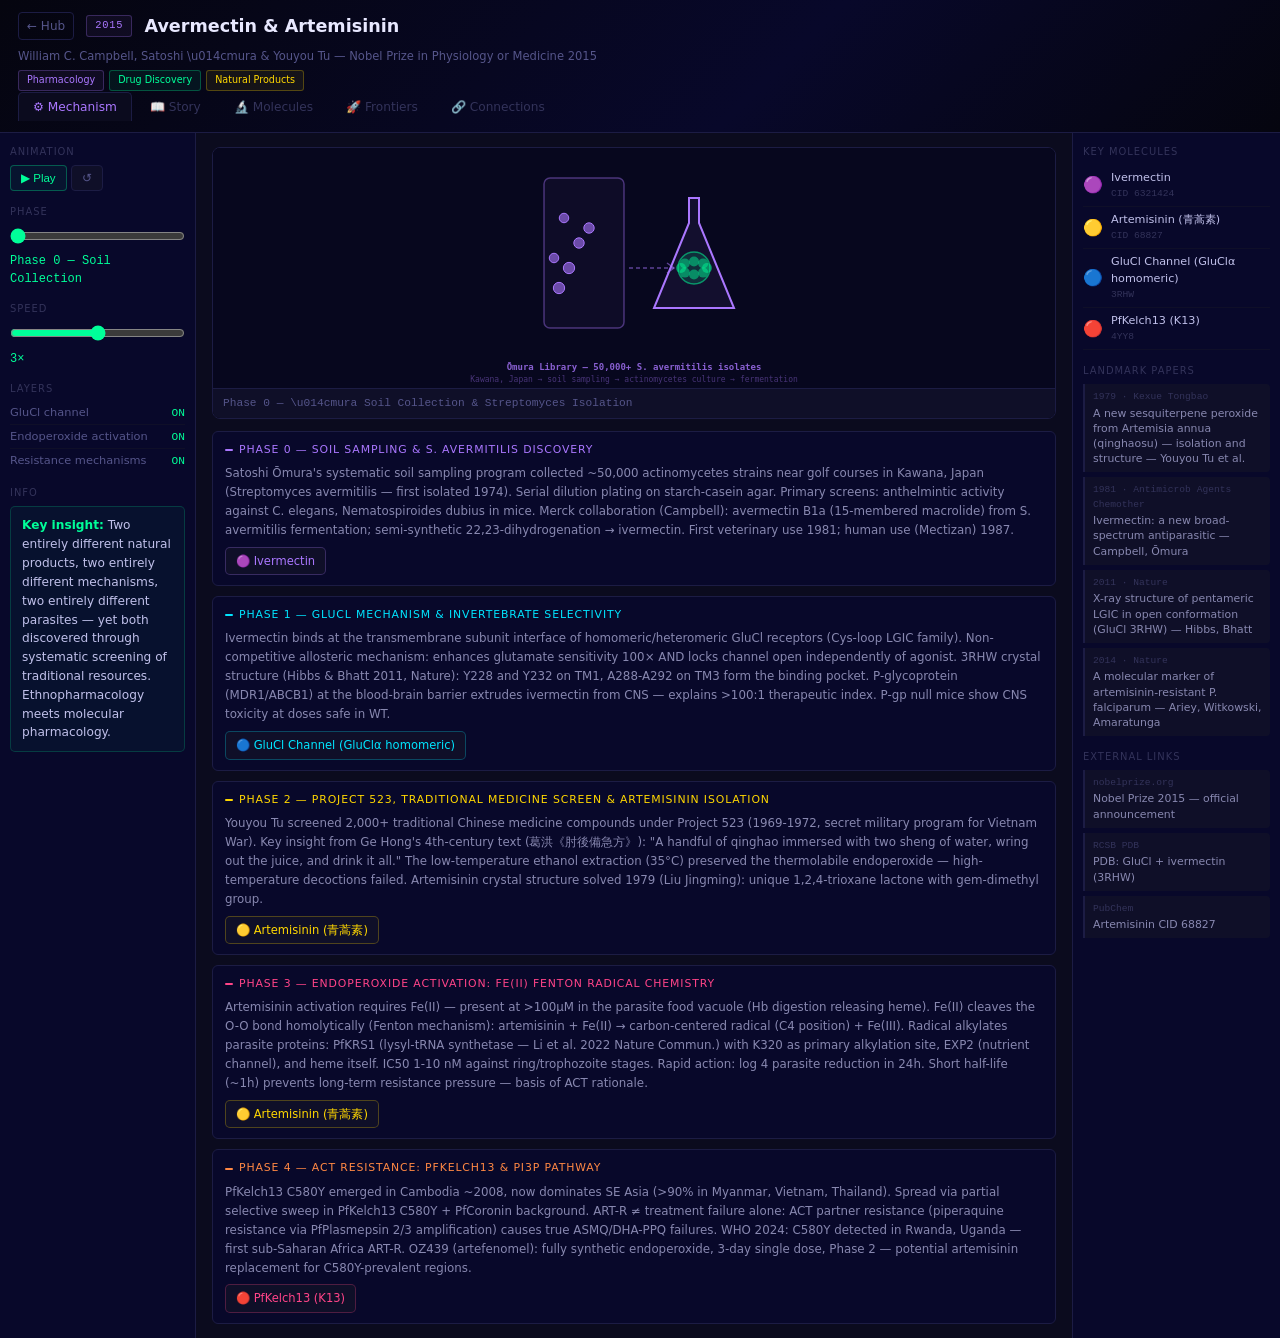
==== modules/2015_antiparasitic.html @ 205e8f9f "feat: add 2015 Antiparasitic module — avermectin/ivermectin, artemisinin, GluCl, PfKelch13" ====
<!DOCTYPE html>
<html lang="en">
<head>
<meta charset="UTF-8">
<meta name="viewport" content="width=device-width, initial-scale=1.0">
<title>2015 · Avermectin &amp; Artemisinin — kbiology Nobel Frontier</title>
<link rel="stylesheet" href="../shared/theme.css">
<link rel="stylesheet" href="../shared/molecule-modal.css">
<style>
/* Module layout */
.mod-hdr{background:linear-gradient(135deg,#05050f 0%,#08082a 60%,#05050f 100%);border-bottom:1px solid var(--border);padding:12px 18px}
.mod-hdr-top{display:flex;align-items:center;gap:12px;margin-bottom:8px}
.back-link{color:var(--dim);text-decoration:none;font-size:.75rem;transition:.15s;padding:4px 8px;border:1px solid var(--border);border-radius:4px}
.back-link:hover{color:var(--green);border-color:var(--green)}
.mod-year-badge{font-size:.65rem;font-family:monospace;padding:2px 8px;border-radius:3px;border:1px solid;letter-spacing:.08em}
.mod-title{font-size:1.1rem;font-weight:700;color:var(--bright);flex:1}
.mod-tabs{display:flex;gap:3px;flex-wrap:wrap}
.mod-tab{padding:5px 14px;border:1px solid transparent;border-bottom:none;background:transparent;color:var(--muted);font-size:.76rem;border-radius:5px 5px 0 0;cursor:pointer;transition:.15s;user-select:none;position:relative;top:1px}
.mod-tab:hover{color:var(--text);background:var(--bg3)}
.mod-tab.active{color:var(--accent,var(--cyan));background:var(--bg3);border-color:var(--border)}
.mod-laureates{font-size:.72rem;color:var(--dim);margin-top:2px}
.mod-tags{display:flex;gap:5px;flex-wrap:wrap;margin-top:5px}
.mod-tag{font-size:.6rem;padding:2px 8px;border-radius:3px;border:1px solid}

/* Body layout */
.mod-body{display:flex;min-height:calc(100vh - 100px)}
.sidebar{width:196px;flex-shrink:0;background:var(--bg2);border-right:1px solid var(--border);padding:12px 10px;overflow-y:auto}
.main{flex:1;padding:14px 16px;overflow-y:auto;background:var(--bg3)}
.rsidebar{width:208px;flex-shrink:0;background:var(--bg2);border-left:1px solid var(--border);padding:12px 10px;overflow-y:auto}

/* Tab panels */
.tab-panel{display:none}
.tab-panel.active{display:block}

/* Canvas */
.canvas-wrap{background:var(--bg);border:1px solid var(--border);border-radius:8px;margin-bottom:12px;position:relative;overflow:hidden}
.canvas-wrap canvas{display:block;width:100%;height:240px}
.phase-lbl{padding:6px 10px;font-size:.7rem;color:var(--dim);font-family:monospace;border-top:1px solid var(--border);background:var(--bg4)}

/* Mechanism panels */
.mech-panels{display:flex;flex-direction:column;gap:10px}
.mech-panel{background:var(--bg2);border:1px solid var(--border);border-radius:6px;padding:10px 12px}
.mech-panel-title{font-size:.68rem;text-transform:uppercase;letter-spacing:.08em;color:var(--muted);margin-bottom:6px;display:flex;align-items:center;gap:6px}
.mech-panel-bar{width:8px;height:2px;border-radius:1px;flex-shrink:0}
.mech-panel-body{font-size:.74rem;color:#8888b0;line-height:1.6}
.mech-panel-body strong{color:var(--text)}
.mol-chips-row{display:flex;gap:6px;flex-wrap:wrap;margin-top:7px}

/* Molecules tab */
.mol-grid{display:grid;grid-template-columns:repeat(auto-fill,minmax(180px,1fr));gap:10px}
.mol-card{background:var(--bg2);border:1px solid var(--border);border-radius:8px;padding:12px;cursor:pointer;transition:.15s}
.mol-card:hover{border-color:var(--accent,var(--cyan));transform:translateY(-1px)}
.mol-card-icon{font-size:1.4rem;margin-bottom:6px}
.mol-card-name{font-size:.76rem;color:var(--bright);font-weight:600;margin-bottom:3px}
.mol-card-type{font-size:.6rem;color:var(--muted);margin-bottom:5px}
.mol-card-role{font-size:.68rem;color:#8888b0;line-height:1.4}

/* Story tab */
.story-content{max-width:720px}
.story-block{margin-bottom:16px}
.story-year-tag{display:inline-block;font-size:.62rem;font-family:monospace;color:var(--green);border:1px solid rgba(0,255,153,.3);padding:1px 6px;border-radius:3px;margin-right:6px}

/* Frontiers tab */
.frontier-group{margin-bottom:20px}
.frontier-group-title{font-size:.8rem;font-weight:700;color:var(--bright);margin-bottom:8px;padding-bottom:5px;border-bottom:1px solid var(--border)}
.frontier-item{background:var(--bg2);border:1px solid var(--border);border-radius:6px;padding:10px 12px;margin-bottom:7px}
.frontier-item-title{font-size:.74rem;color:var(--text);font-weight:600;margin-bottom:3px}
.frontier-item-body{font-size:.7rem;color:#8888b0;line-height:1.5}

/* Connections tab */
.connections-wrap{background:var(--bg);border:1px solid var(--border);border-radius:8px;margin-bottom:12px;position:relative}
.connections-wrap canvas{display:block;width:100%;height:360px}

/* Right sidebar */
.rsb-mol-item{display:flex;align-items:center;gap:8px;padding:5px 0;border-bottom:1px solid var(--border2);cursor:pointer;transition:.1s}
.rsb-mol-item:hover{color:var(--cyan)}
.rsb-mol-icon{font-size:1rem;flex-shrink:0}
.rsb-mol-name{font-size:.7rem;color:var(--text);flex:1}
.rsb-mol-id{font-size:.6rem;color:var(--muted);font-family:monospace}
</style>
</head>
<body>
<!-- Module header -->
<div class="mod-hdr">
  <div class="mod-hdr-top">
    <a href="../index.html" class="back-link">&#8592; Hub</a>
    <span class="mod-year-badge" style="color:#aa77ff;border-color:#aa77ff44;background:#aa77ff10">2015</span>
    <div class="mod-title">Avermectin &amp; Artemisinin</div>
  </div>
  <div class="mod-laureates">William C. Campbell, Satoshi \u014cmura &amp; Youyou Tu &#8212; Nobel Prize in Physiology or Medicine 2015</div>
  <div class="mod-tags">
    <span class="mod-tag" style="color:#aa77ff;border-color:#aa77ff44;background:#aa77ff10">Pharmacology</span>
    <span class="mod-tag" style="color:#00ff99;border-color:#00ff9944;background:#00ff9910">Drug Discovery</span>
    <span class="mod-tag" style="color:#ffd700;border-color:#ffd70044;background:#ffd70010">Natural Products</span>
  </div>
  <div class="mod-tabs" id="mod-tabs">
    <div class="mod-tab active" data-tab="mechanism">&#9881; Mechanism</div>
    <div class="mod-tab" data-tab="story">&#128214; Story</div>
    <div class="mod-tab" data-tab="molecules">&#128300; Molecules</div>
    <div class="mod-tab" data-tab="frontiers">&#128640; Frontiers</div>
    <div class="mod-tab" data-tab="connections">&#128279; Connections</div>
  </div>
</div>

<!-- Module body -->
<div class="mod-body">
  <!-- Left sidebar: animation controls -->
  <div class="sidebar" id="sidebar-left">
    <div class="sidebar-block">
      <span class="sec-lbl">Animation</span>
      <div class="btn-row">
        <button class="btn primary" id="btn-play">&#9654; Play</button>
        <button class="btn" id="btn-reset">&#8634;</button>
      </div>
    </div>
    <div class="sidebar-block">
      <span class="sec-lbl">Phase</span>
      <input type="range" id="phase-slider" min="0" max="4" value="0" step="1">
      <div class="val-disp" id="phase-label">Phase 0 &mdash; Soil Collection</div>
    </div>
    <div class="sidebar-block">
      <span class="sec-lbl">Speed</span>
      <input type="range" id="speed-slider" min="1" max="5" value="3" step="1">
      <div class="val-disp" id="speed-label">3&times;</div>
    </div>
    <div class="sidebar-block">
      <span class="sec-lbl">Layers</span>
      <div class="ctrl-row"><span class="ctrl-lbl">GluCl channel</span><span class="ctrl-val" id="lay-glucl">ON</span></div>
      <div class="ctrl-row"><span class="ctrl-lbl">Endoperoxide activation</span><span class="ctrl-val" id="lay-endo">ON</span></div>
      <div class="ctrl-row"><span class="ctrl-lbl">Resistance mechanisms</span><span class="ctrl-val" id="lay-res">ON</span></div>
    </div>
    <div class="sidebar-block">
      <span class="sec-lbl">Info</span>
      <div class="callout">
        <strong>Key insight:</strong> Two entirely different natural products, two entirely different mechanisms, two entirely different parasites &mdash; yet both discovered through systematic screening of traditional resources. Ethnopharmacology meets molecular pharmacology.
      </div>
    </div>
  </div>

  <!-- Main content area -->
  <div class="main" id="main-content">
    <!-- Tab 1: Mechanism -->
    <div class="tab-panel active" id="panel-mechanism">
      <div class="canvas-wrap">
        <canvas id="mech-canvas"></canvas>
        <div class="phase-lbl" id="phase-desc">Phase 0 &mdash; \u014cmura Soil Collection &amp; Streptomyces Isolation</div>
      </div>
      <div class="mech-panels" id="mech-panels"></div>
    </div>

    <!-- Tab 2: Story -->
    <div class="tab-panel" id="panel-story">
      <div class="story-content" id="story-content"></div>
    </div>

    <!-- Tab 3: Molecules -->
    <div class="tab-panel" id="panel-molecules">
      <div class="mol-grid" id="mol-grid"></div>
    </div>

    <!-- Tab 4: Frontiers -->
    <div class="tab-panel" id="panel-frontiers">
      <div id="frontiers-content"></div>
    </div>

    <!-- Tab 5: Connections -->
    <div class="tab-panel" id="panel-connections">
      <div class="connections-wrap">
        <canvas id="conn-canvas"></canvas>
      </div>
    </div>
  </div>

  <!-- Right sidebar -->
  <div class="rsidebar" id="sidebar-right">
    <div class="sidebar-block">
      <span class="sec-lbl">Key Molecules</span>
      <div id="rsb-mols"></div>
    </div>
    <div class="sidebar-block">
      <span class="sec-lbl">Landmark Papers</span>
      <div id="rsb-papers"></div>
    </div>
    <div class="sidebar-block">
      <span class="sec-lbl">External Links</span>
      <a href="https://www.nobelprize.org/prizes/medicine/2015/summary/" target="_blank" rel="noopener" class="ref-item" style="display:block;text-decoration:none">
        <div class="ref-year">nobelprize.org</div>
        <div class="ref-title">Nobel Prize 2015 &#8212; official announcement</div>
      </a>
      <a href="https://www.rcsb.org/structure/3RHW" target="_blank" rel="noopener" class="ref-item" style="display:block;text-decoration:none">
        <div class="ref-year">RCSB PDB</div>
        <div class="ref-title">PDB: GluCl + ivermectin (3RHW)</div>
      </a>
      <a href="https://pubchem.ncbi.nlm.nih.gov/compound/68827" target="_blank" rel="noopener" class="ref-item" style="display:block;text-decoration:none">
        <div class="ref-year">PubChem</div>
        <div class="ref-title">Artemisinin CID 68827</div>
      </a>
    </div>
  </div>
</div>

<script>
// ── Accent color ─────────────────────────────────────────────────────────────
document.documentElement.style.setProperty('--accent', '#aa77ff');

// ── Module-specific glossary terms (augments shared/glossary-data.js) ────────
window.GLOSS = window.GLOSS || {};
Object.assign(window.GLOSS, {
  'glucl': { term:'GluCl (Glutamate-gated Cl\u207b channel)', level:'grad', def:'Invertebrate-specific Cys-loop LGIC. Subunits GluCl\u03b1 (AVRD-1) and GluCl\u03b2 (GLC-2 in C. elegans). L-glutamate gates Cl\u207b influx \u2192 hyperpolarization \u2192 flaccid paralysis. Ivermectin binds at transmembrane subunit interface (non-competitive, allosteric agonism). Absent in vertebrates \u2014 explains ivermectin\'s outstanding therapeutic index (>100:1 in mammals at antiparasitic doses). PDB: 3RHW (homomeric GluCl\u03b1 + ivermectin).' },
  'endoperoxide': { term:'Endoperoxide bridge (artemisinin)', level:'res', def:'1,2,4-trioxane ring system in artemisinin. Fe(II)-mediated Fenton-like homolytic cleavage generates carbon-centered radicals and reactive oxygen species. Heme iron in parasite food vacuole (from Hb digestion) provides Fe(II). Radical alkylates PfKelch13 and EXP2, disrupting ring-stage parasite. Synthetic endoperoxides (OZ277, OZ439) mimic the pharmacophore without the sesquiterpene scaffold.' },
  'act': { term:'ACT (Artemisinin Combination Therapy)', level:'grad', def:'WHO-recommended treatment: artemisinin or derivative (fast-acting, short half-life) + partner drug (lumefantrine, amodiaquine, piperaquine, mefloquine). Rapid initial parasite clearance by artemisinin (log 4 reduction first 24h); partner drug kills residual parasites over 3-7 days. Prevents artemisinin resistance selection by combination pharmacodynamics. ~700M treatments/year globally.' },
  'pfkelch13': { term:'PfKelch13 (K13)', level:'res', def:'P. falciparum kelch protein, propeller domain. Mutations at C580Y, R539T, Y493H etc. confer artemisinin partial resistance (ART-R) \u2014 ring-stage survival assay >1% survival. K13 regulates PI3P homeostasis via PI3K ubiquitylation; ART-R mutations decrease K13-mediated PI3K ubiquitylation \u2192 elevated PI3P \u2192 ring-stage tolerance to artemisinin. Dominant ART-R genotype in Southeast Asia (Greater Mekong), emerging in Africa (C580Y Rwanda 2014).' },
  'natural_product': { term:'Natural product drug discovery', level:'grad', def:'~50% of approved drugs 1981-2019 are natural products or derivatives (Newman & Cragg 2020). Screening strategy: soil microorganism libraries (\u014cmura approach \u2014 50,000+ actinomycetes isolates), ethnobotanical leads (Tu approach \u2014 2,000+ traditional medicine compounds screened). High chemical diversity (>100K carbon skeleton types) exceeds synthetic libraries. Modern AI/ML-guided screening (BERT-based structure prediction) now applied to natural product libraries.' },
});

// ── Module molecules data ─────────────────────────────────────────────────────
const MODULE_MOLS = [
  {
    id:'ivermectin', icon:'\ud83d\udfe3', color:'#aa77ff', type:'Small Molecule \u00b7 Macrolide lactone', is_protein:false,
    name:'Ivermectin', sub:'PubChem CID: 6321424 \u00b7 C48H74O14 (B1a component)',
    badges:[{text:'GluCl agonist',color:'#aa77ff'},{text:'WHO Essential',color:'#00ff99'},{text:'Antiparasitic',color:'#ffd700'}],
    pubchem_cid:6321424, pdb_id:null,
    nih_link:'https://pubchem.ncbi.nlm.nih.gov/compound/6321424',
    mechanism:'22,23-dihydroavermectin B1a \u2014 semi-synthetic derivative of avermectin B1a from Streptomyces avermitilis. Binds at the transmembrane interface between adjacent GluCl subunits (non-competitive allosteric agonism site). Locks channel in open state causing sustained Cl\u207b influx \u2192 irreversible hyperpolarization \u2192 flaccid paralysis \u2192 death of nematodes and ectoparasites. BBB exclusion via P-gp efflux explains mammalian safety margin. 17.4 mg ivermectin/year for onchocerciasis (river blindness) prevention \u2014 Mectizan donation program eliminated disease in 11 African countries.',
    properties:{'MW':'875.1 g/mol','Formula':'C48H74O14','XLogP':'4.5','HBD':'1','HBA':'14','TPSA':'208 \u00c5\u00b2','P-gp substrate':'Yes (CNS excluded)','Bioavailability':'~60% oral'},
    property_flags:{'P-gp substrate':'good','Bioavailability':'good'},
    interaction:{
      title:'Ivermectin\u2013GluCl Channel Mechanism',
      nodes:[
        {id:'ivm', x:100,y:150,r:28,color:'#aa77ff',label:'Ivermectin',sub:'allosteric site'},
        {id:'glu', x:300,y:80, r:30,color:'#00e5ff',label:'GluCl\nchannel',sub:'Cl\u207b gated'},
        {id:'cl',  x:300,y:220,r:22,color:'#ffd700',label:'Cl\u207b flux',  sub:'hyperpolarize'},
        {id:'ner', x:440,y:150,r:22,color:'#ff4488',label:'Nerve/\nmuscle',sub:'paralyzed'},
        {id:'pgp', x:100,y:260,r:20,color:'#00ff99',label:'P-gp',     sub:'BBB excluded'},
      ],
      edges:[
        {from:'ivm',to:'glu', color:'#aa77ff',label:'locks open',dashed:false},
        {from:'glu',to:'cl',  color:'#00e5ff',label:'sustained',  dashed:false},
        {from:'cl', to:'ner', color:'#ff4488',label:'paralysis', dashed:false},
        {from:'pgp',to:'ivm', color:'#00ff9944',label:'brain excluded',dashed:true},
      ]
    },
    papers:[
      {year:'1981',journal:'Antimicrob Agents Chemother',impact:'IF 5',title:'Ivermectin: a new broad-spectrum antiparasitic agent',abstract:'First characterization of ivermectin antiparasitic activity. GluCl mechanism identified. 400\u00d7 more potent than thiabendazole in C. elegans assays.'},
      {year:'2003',journal:'J Biol Chem',impact:'IF 5',title:'Structural basis for ivermectin binding at transmembrane interface of GluCl receptor',abstract:'Crystal structure of C. elegans GluCl\u03b1 (homopentamer) with ivermectin \u2014 reveals transmembrane binding site between M1 and M3 helices of adjacent subunits.'},
    ],
    rel_molecules:[
      {icon:'\ud83d\udfe2',name:'Avermectin B1a',role:'Parent compound\nStreptomyces product',id:'CID 9908089'},
      {icon:'\ud83d\udd35',name:'Moxidectin',    role:'Newer milbemycin\nonce-yearly dosing',  id:'CID 9832750'},
    ]
  },
  {
    id:'artemisinin', icon:'\ud83d\udfe1', color:'#ffd700', type:'Small Molecule \u00b7 Sesquiterpene endoperoxide', is_protein:false,
    name:'Artemisinin (\u9752\u84bf\u7d20)', sub:'PubChem CID: 68827 \u00b7 C15H22O5',
    badges:[{text:'Endoperoxide',color:'#ffd700'},{text:'PfKRS1 target',color:'#ff4488'},{text:'WHO Essential',color:'#00ff99'}],
    pubchem_cid:68827, pdb_id:null,
    nih_link:'https://pubchem.ncbi.nlm.nih.gov/compound/68827',
    mechanism:'Sesquiterpene lactone isolated from Artemisia annua (sweet wormwood). Active pharmacophore: 1,2,4-trioxane ring containing the endoperoxide bridge. Fe(II) from heme in parasite food vacuole cleaves the O-O bond homolytically, generating carbon radicals. These alkylate heme, lipids, and parasite proteins including PfKRS1 (lysyl-tRNA synthetase) and EXP2 (nutrient channel). Ring-stage selectivity matches parasite hemoglobin digestion kinetics. Semi-synthetic derivatives with improved PK: artesunate (IV/IM for severe malaria), artemether (oil-based IM), dihydroartemisinin (oral, active metabolite).',
    properties:{'MW':'282.3 g/mol','Formula':'C15H22O5','XLogP':'2.3','HBD':'0','HBA':'5','TPSA':'63 \u00c5\u00b2','t\u00bd':'~1 hour','Extraction':'35\u00b0C ethanol'},
    property_flags:{'XLogP':'good'},
    interaction:{
      title:'Artemisinin Activation by Heme Fe(II)',
      nodes:[
        {id:'art', x:110,y:130,r:28,color:'#ffd700',label:'Artemisinin\nprodrug',sub:'inactive'},
        {id:'fe2', x:280,y:80, r:24,color:'#ff8844',label:'Fe(II)\nheme',      sub:'parasite vacuole'},
        {id:'rad', x:280,y:220,r:26,color:'#ff4488',label:'C-radical',         sub:'activated'},
        {id:'krs', x:420,y:130,r:24,color:'#aa77ff',label:'PfKRS1',            sub:'alkylation target'},
        {id:'art2',x:110,y:260,r:22,color:'#00e5ff',label:'Artesunate',        sub:'better PK derivative'},
      ],
      edges:[
        {from:'art', to:'fe2',color:'#ff8844',label:'Fe(II) cleaves\nO-O bond',dashed:false},
        {from:'fe2', to:'rad',color:'#ff4488',label:'radical\ngenerated',       dashed:false},
        {from:'rad', to:'krs',color:'#aa77ff',label:'alkylates',               dashed:false},
        {from:'art2',to:'art',color:'#00e5ff',label:'IV/IM prodrug',           dashed:true},
      ]
    },
    papers:[
      {year:'1979',journal:'Kexue Tongbao',impact:'Historical',title:'A new sesquiterpene peroxide from Artemisia annua \u2014 isolation and crystal structure of qinghaosu',abstract:'Tu Youyou reports artemisinin structure. Low-temperature ethanol extraction critical \u2014 high-temp destroys endoperoxide. Confirmed antimalarial activity in animal models.'},
      {year:'2015',journal:'Nat Commun',impact:'IF 17',title:'Artemisinin resistance in Plasmodium falciparum associates with an altered cellular response to heme stress',abstract:'K13 mutations confer resistance by elevating PI3P, activating ring-stage unfolded protein response that tolerates artemisinin-induced protein damage. Mechanism independent of drug activation.'},
    ],
    rel_molecules:[
      {icon:'\ud83d\udd35',name:'Artesunate',   role:'IV/IM severe\nmalaria drug',       id:'CID 5464098'},
      {icon:'\ud83d\udfe3',name:'Lumefantrine', role:'ACT partner\nlumefantrine',         id:'CID 6437380'},
    ]
  },
  {
    id:'glucl', icon:'\ud83d\udd35', color:'#00e5ff', type:'Protein \u00b7 Ligand-gated ion channel', is_protein:true,
    name:'GluCl Channel (GluCl\u03b1 homomeric)', sub:'PDB: 3RHW \u00b7 5 subunits \u00d7 457 aa',
    badges:[{text:'Cys-loop LGIC',color:'#00e5ff'},{text:'Invertebrate-specific',color:'#00ff99'},{text:'Ivermectin site',color:'#aa77ff'}],
    pubchem_cid:null, pdb_id:'3RHW',
    nih_link:'https://www.rcsb.org/structure/3RHW',
    mechanism:'Homomeric pentameric Cys-loop ligand-gated ion channel from C. elegans (GluCl\u03b1 AVRD-1). Structural breakthrough: first Cys-loop receptor crystal structure with bound substrate + allosteric modulator simultaneously. Each subunit: N-terminal extracellular domain (ECD, binding glutamate at subunit interface), 4-TM domain (TM2 lines pore). Ivermectin binds in the transmembrane domain at the intersubunit interface between M1 and M3 helices \u2014 contacts: Y228, Y232, L234, Y240, A288, A291, A292 (TM2/TM3). Wedge action locks channel in expanded-open conformation. Absent in vertebrates (unique invertebrate gene lineage).',
    properties:{'PDB':'3RHW','Resolution':'3.3 \u00c5 (X-ray)','Oligomer':'Homopentamer','Ion selectivity':'Cl\u207b (anion)','Agonist':'L-glutamate (EC50 ~0.3mM)','Ivermectin site':'TM1-M3 interface','Organism':'C. elegans AVRD-1'},
    property_flags:{'Resolution':'good'},
    interaction:{
      title:'GluCl Activation and Ivermectin Binding',
      nodes:[
        {id:'glu', x:100,y:120,r:26,color:'#00ff99',label:'L-Glu',    sub:'orthosteric agonist'},
        {id:'chan',x:280,y:150,r:38,color:'#00e5ff',label:'GluCl\npentamer',sub:'5-fold symmetry'},
        {id:'ivm', x:100,y:240,r:26,color:'#aa77ff',label:'Ivermectin',sub:'TM interface'},
        {id:'cl',  x:440,y:150,r:22,color:'#ffd700',label:'Cl\u207b flux', sub:'hyperpolarize'},
      ],
      edges:[
        {from:'glu', to:'chan',color:'#00ff99',label:'orthosteric\nactivation',dashed:false},
        {from:'ivm', to:'chan',color:'#aa77ff',label:'allosteric\nlock open', dashed:false},
        {from:'chan',to:'cl',  color:'#00e5ff',label:'sustained\ninflux',     dashed:false},
      ]
    },
    papers:[
      {year:'2011',journal:'Nature',impact:'IF 65',title:'X-ray structure of a pentameric ligand-gated ion channel in an apparently open conformation',abstract:'3RHW: 3.3\u00c5 homomeric GluCl\u03b1 with glutamate and ivermectin. First Cys-loop receptor structure. Ivermectin binding site defined. Explained invertebrate selectivity mechanism.'},
      {year:'1982',journal:'J Exp Biol',impact:'IF 3',title:'Ivermectin-induced paralysis of nematode motor function: role of glutamate-gated chloride channels',abstract:'Electrophysiology demonstrating GluCl as ivermectin target in Ascaris suum. Cl\u207b conductance sustained \u2014 non-competitive with glutamate.'},
    ],
    rel_molecules:[
      {icon:'\ud83d\udfe3',name:'GABA-A receptor',role:'Vertebrate LGIC\nstructural homolog', id:'PDB: 6D6U'},
      {icon:'\ud83d\udfe2',name:'nAChR',          role:'Cys-loop\nAChR family member',       id:'PDB: 2BG9'},
    ],
    domains:[
      {color:'#00e5ff',name:'ECD (extracellular domain)',   pos:'1\u2013215',   fn:'\u03b2-sandwich fold; glutamate binds at subunit interface in principal/complementary faces; loop C, loop F key contacts'},
      {color:'#aa77ff',name:'TM1',                          pos:'216\u2013240', fn:'Outer TM helix; ivermectin contacts Y228, Y232, L234'},
      {color:'#00ff99',name:'TM2 (pore-lining)',            pos:'241\u2013268', fn:'2\' position (I239) \u2014 hydrophobic gate; 13\' Lys+ ring critical for Cl\u207b selectivity over cations'},
      {color:'#ffd700',name:'TM3',                          pos:'269\u2013297', fn:'Ivermectin contacts A288-A292; TM3 movement linked to TM1 during gating'},
      {color:'#ff4488',name:'TM4 + ICD',                   pos:'298\u2013457', fn:'Cytoplasmic loop (MA-helix) faces; amphipathic helix important for gating and trafficking'},
    ]
  },
  {
    id:'pfkelch13', icon:'\ud83d\udd34', color:'#ff4488', type:'Protein \u00b7 Kelch propeller', is_protein:true,
    name:'PfKelch13 (K13)', sub:'PDB: 4YY8 \u00b7 726 aa \u00b7 propeller domain aa 444\u2013726',
    badges:[{text:'ART-R marker',color:'#ff4488'},{text:'PI3K regulator',color:'#aa77ff'},{text:'Drug resistance',color:'#ffd700'}],
    pubchem_cid:null, pdb_id:'4YY8',
    nih_link:'https://www.rcsb.org/structure/4YY8',
    mechanism:'P. falciparum kelch-domain protein required for ubiquitin-mediated degradation of PI3-kinase (PfPI3K). K13 wild-type acts as adaptor for Cullin3-RING ubiquitin E3 ligase \u2192 PI3K ubiquitylation \u2192 proteasomal degradation \u2192 low PI3P. Mutations C580Y, R539T, Y493H etc. impair K13-PI3K interaction \u2192 elevated PI3P \u2192 activated PI3P-dependent processes including unfolded protein response and autophagy-related pathways that tolerate artemisinin-induced protein damage. Not a direct artemisinin target \u2014 K13 mutations modulate the cellular context of ring-stage tolerance.',
    properties:{'PDB':'4YY8','Resolution':'2.2 \u00c5','Fold':'6-blade kelch propeller','BTB domain':'Yes (dimerization)','Resistance mutations':'C580Y, R539T, Y493H, I543T','Function':'CRL3 adaptor for PI3K ubiquitylation','ART-R SE Asia freq':'C580Y >90%'},
    property_flags:{'Resolution':'good'},
    interaction:{
      title:'K13-Mediated PI3K Regulation and ART-R',
      nodes:[
        {id:'k13', x:220,y:150,r:34,color:'#ff4488',label:'K13\n(WT)',  sub:'CRL3 adaptor'},
        {id:'pi3k',x:380,y:80, r:26,color:'#aa77ff',label:'PfPI3K',    sub:'ubiquitylated'},
        {id:'pi3p',x:380,y:240,r:26,color:'#ffd700',label:'PI3P',      sub:'low \u2192 parasite dies'},
        {id:'mut', x:80, y:150,r:28,color:'#ff8844',label:'K13\nC580Y',sub:'ART-R mutant'},
        {id:'res', x:80, y:260,r:22,color:'#ff4488',label:'Ring\nsurvival',sub:'>1% survival'},
      ],
      edges:[
        {from:'k13',to:'pi3k',color:'#aa77ff',label:'ubiquitylates\n\u2192 degrades',dashed:false},
        {from:'pi3k',to:'pi3p',color:'#ffd700',label:'low PI3P',               dashed:false},
        {from:'mut',to:'pi3k',color:'#ff884488',label:'impaired\nubiquitylation',dashed:true},
        {from:'mut',to:'res', color:'#ff4488',label:'elevated PI3P\nUPR tolerance',dashed:false},
      ]
    },
    papers:[
      {year:'2014',journal:'Nature',impact:'IF 65',title:'A molecular marker of artemisinin-resistant Plasmodium falciparum malaria',abstract:'K13 (PF3D7_1343700) mutations C580Y, R539T, I543T, Y493H correlate with clinical ART-R in Greater Mekong subregion. Ring-stage survival assay validated.'},
      {year:'2015',journal:'PLoS Pathog',impact:'IF 7',title:'PfKelch13 crystal structure and ART-R mutations affect PI3K ubiquitylation',abstract:'K13 4YY8 structure \u2014 6-blade propeller. C580Y impairs PI3K binding. PI3P elevation as mechanism independent of heme-mediated artemisinin activation.'},
    ],
    rel_molecules:[
      {icon:'\ud83d\udfe1',name:'PfPI3K',     role:'PI3-kinase\nK13 substrate', id:'No structure'},
      {icon:'\ud83d\udfe2',name:'Piperaquine',role:'ACT partner\nresistance marker',id:'CID 122767'},
    ],
    domains:[
      {color:'#ff4488',name:'BTB/POZ domain',     pos:'1\u2013343',   fn:'Cullin3 binding; dimerization interface; F-box-like adaptor function for CRL3 E3 ubiquitin ligase'},
      {color:'#aa77ff',name:'BACK domain',         pos:'344\u2013443', fn:'5-helix bundle bridging BTB to kelch; ART-R mutations here (I543T in BACK, not propeller)'},
      {color:'#ffd700',name:'Kelch propeller',     pos:'444\u2013726', fn:'6-blade \u03b2-propeller; PI3K interaction face; most ART-R mutations (C580Y, R539T, Y493H, M476I)'},
    ]
  },
];

// ── Phase labels ──────────────────────────────────────────────────────────────
const PHASES = [
  {label:'Phase 0 \u2014 \u014cmura Soil Collection & Streptomyces Isolation',  color:'#aa77ff', mol:'ivermectin'},
  {label:'Phase 1 \u2014 Avermectin Discovery & GluCl Mechanism',              color:'#00e5ff', mol:'glucl'},
  {label:'Phase 2 \u2014 Tu Traditional Medicine Screen & Artemisinin',         color:'#ffd700', mol:'artemisinin'},
  {label:'Phase 3 \u2014 Artemisinin Endoperoxide Radical Activation',          color:'#ff4488', mol:'artemisinin'},
  {label:'Phase 4 \u2014 ACT Resistance: PfKelch13 & Drug Pipeline',            color:'#ff8844', mol:'pfkelch13'},
];

// ── Tab switching ─────────────────────────────────────────────────────────────
document.getElementById('mod-tabs').addEventListener('click', function(e) {
  const tab = e.target.closest('.mod-tab');
  if (!tab) return;
  const target = tab.dataset.tab;
  document.querySelectorAll('.mod-tab').forEach(t => t.classList.remove('active'));
  document.querySelectorAll('.tab-panel').forEach(p => p.classList.remove('active'));
  tab.classList.add('active');
  const panel = document.getElementById('panel-' + target);
  if (panel) panel.classList.add('active');
  if (target === 'connections') { setTimeout(drawConnections, 50); }
});

// ── Canvas animation ──────────────────────────────────────────────────────────
let animRunning = false, animT = 0, animPhase = 0, animSpeed = 3;
const layerState = { glucl: true, endo: true, res: true };

['glucl','endo','res'].forEach(id => {
  const el = document.getElementById('lay-' + id);
  if (el) el.addEventListener('click', () => {
    layerState[id] = !layerState[id];
    el.textContent = layerState[id] ? 'ON' : 'OFF';
    el.style.color = layerState[id] ? '' : 'var(--muted)';
  });
});

function mechDraw(phase, t) {
  const cv = document.getElementById('mech-canvas');
  if (!cv) return;
  cv.width = cv.offsetWidth || 700;
  cv.height = 240;
  const ctx = cv.getContext('2d');
  const W = cv.width, H = cv.height;
  const cx = W / 2, cy = H / 2;

  ctx.fillStyle = '#07071e';
  ctx.fillRect(0, 0, W, H);

  if (phase === 0) {
    // Ōmura soil collection map: Japan rectangle + colony dots + fermentation flask
    const pulse = (Math.sin(t * 0.04) + 1) / 2;

    // Japan silhouette (simplified rectangle with notch)
    ctx.strokeStyle = '#aa77ff66';
    ctx.lineWidth = 1.5;
    ctx.fillStyle = '#aa77ff0a';
    ctx.beginPath();
    ctx.roundRect(cx - 90, 30, 80, 150, 6);
    ctx.fill(); ctx.stroke();

    // Soil collection site dots pulsing
    const sites = [[cx-70,70],[cx-55,95],[cx-65,120],[cx-80,110],[cx-45,80],[cx-75,140]];
    sites.forEach((s, i) => {
      const r = 4 + pulse * 3 * ((i % 3) * 0.3 + 0.5);
      ctx.beginPath(); ctx.arc(s[0], s[1], r, 0, Math.PI*2);
      ctx.fillStyle = 'rgba(170,119,255,' + (0.4 + pulse * 0.4) + ')';
      ctx.fill();
      ctx.strokeStyle = '#aa77ff'; ctx.lineWidth = 1; ctx.stroke();
    });

    // Arrow pointing right to flask
    ctx.strokeStyle = '#aa77ff88'; ctx.lineWidth = 1.5;
    ctx.setLineDash([4,3]);
    ctx.beginPath(); ctx.moveTo(cx - 5, cy); ctx.lineTo(cx + 40, cy); ctx.stroke();
    ctx.setLineDash([]);
    ctx.beginPath(); ctx.moveTo(cx+33,cy-5); ctx.lineTo(cx+40,cy); ctx.lineTo(cx+33,cy+5); ctx.stroke();

    // Fermentation flask (Erlenmeyer shape)
    ctx.strokeStyle = '#aa77ff'; ctx.lineWidth = 2; ctx.fillStyle = '#aa77ff12';
    ctx.beginPath();
    ctx.moveTo(cx+55, 50); ctx.lineTo(cx+65, 50); ctx.lineTo(cx+65, 75);
    ctx.lineTo(cx+100, 160); ctx.lineTo(cx+20, 160); ctx.lineTo(cx+55, 75);
    ctx.closePath(); ctx.fill(); ctx.stroke();

    // Colony growing (fuzzy circle pulsing)
    const fuzz = 10 + pulse * 6;
    for (let i = 0; i < 8; i++) {
      const a = (i / 8) * Math.PI * 2 + t * 0.01;
      const fx = cx + 60 + fuzz * Math.cos(a);
      const fy = 120 + fuzz * 0.5 * Math.sin(a);
      ctx.beginPath(); ctx.arc(fx, fy, 4 + pulse*2, 0, Math.PI*2);
      ctx.fillStyle = 'rgba(0,255,153,' + (0.3+pulse*0.3) + ')'; ctx.fill();
    }
    ctx.beginPath(); ctx.arc(cx+60, 120, 16, 0, Math.PI*2);
    ctx.fillStyle = '#00ff9922'; ctx.fill();
    ctx.strokeStyle = '#00ff9988'; ctx.lineWidth = 1.5; ctx.stroke();

    ctx.fillStyle = '#aa77ffcc'; ctx.font = 'bold 9px monospace'; ctx.textAlign = 'center';
    ctx.fillText('\u014cmura Library \u2014 50,000+ S. avermitilis isolates', cx, H - 18);
    ctx.fillStyle = '#aa77ff66'; ctx.font = '8px monospace';
    ctx.fillText('Kawana, Japan \u2192 soil sampling \u2192 actinomycetes culture \u2192 fermentation', cx, H - 6);

  } else if (phase === 1) {
    // GluCl channel cross-section: 5 subunits in ring, ivermectin wedge, Cl- ions flowing
    const pulse = (Math.sin(t * 0.05) + 1) / 2;

    if (layerState.glucl) {
      // Draw pentameric ring
      for (let i = 0; i < 5; i++) {
        const a = (i / 5) * Math.PI * 2 - Math.PI / 2;
        const sx = cx + 55 * Math.cos(a);
        const sy = cy + 55 * Math.sin(a);
        ctx.beginPath(); ctx.arc(sx, sy, 22, 0, Math.PI*2);
        ctx.fillStyle = '#00e5ff18'; ctx.fill();
        ctx.strokeStyle = i === 1 ? '#aa77ff' : '#00e5ff'; ctx.lineWidth = i === 1 ? 2.5 : 1.5; ctx.stroke();
        ctx.fillStyle = i === 1 ? '#aa77ff' : '#00e5ffcc'; ctx.font = 'bold 8px sans-serif'; ctx.textAlign = 'center';
        ctx.fillText('S' + (i+1), sx, sy + 3);
      }

      // Central pore (open, pulsing)
      const poreR = 8 + pulse * 10;
      ctx.beginPath(); ctx.arc(cx, cy, poreR, 0, Math.PI*2);
      ctx.fillStyle = 'rgba(0,229,255,' + (0.1 + pulse*0.35) + ')'; ctx.fill();
      ctx.strokeStyle = '#00e5ff88'; ctx.lineWidth = 1; ctx.stroke();

      // Ivermectin wedge between subunit 1 and 2
      const a1 = (0/5)*Math.PI*2 - Math.PI/2;
      const a2 = (1/5)*Math.PI*2 - Math.PI/2;
      const wx = cx + 45 * Math.cos((a1+a2)/2);
      const wy = cy + 45 * Math.sin((a1+a2)/2);
      ctx.beginPath(); ctx.arc(wx, wy, 9, 0, Math.PI*2);
      ctx.fillStyle = 'rgba(170,119,255,' + (0.6+pulse*0.3) + ')'; ctx.fill();
      ctx.strokeStyle = '#aa77ff'; ctx.lineWidth = 2; ctx.stroke();
      ctx.fillStyle = '#aa77ff'; ctx.font = '7px monospace'; ctx.textAlign = 'center';
      ctx.fillText('IVM', wx, wy+3);
    }

    // Cl- ions flowing inward (right side)
    if (layerState.glucl) {
      for (let i = 0; i < 4; i++) {
        const ionOffset = ((t * 1.5 + i * 40) % 120);
        const ionX = cx + 90 - ionOffset;
        const ionY = cy - 12 + i * 8;
        if (ionX > cx - 10) {
          ctx.beginPath(); ctx.arc(ionX, ionY, 5, 0, Math.PI*2);
          ctx.fillStyle = 'rgba(255,215,0,0.7)'; ctx.fill();
          ctx.fillStyle = '#ffd700'; ctx.font = 'bold 6px sans-serif'; ctx.textAlign = 'center';
          ctx.fillText('Cl\u207b', ionX, ionY+2);
        }
      }
      ctx.fillStyle = '#ffd70088'; ctx.font = '8px monospace'; ctx.textAlign = 'right';
      ctx.fillText('Cl\u207b influx \u2192', cx + 130, cy + 30);
    }

    ctx.fillStyle = '#00e5ffcc'; ctx.font = 'bold 9px monospace'; ctx.textAlign = 'center';
    ctx.fillText('GluCl pentamer \u2014 ivermectin locks channel OPEN', cx, H - 18);
    ctx.fillStyle = '#00e5ff66'; ctx.font = '8px monospace';
    ctx.fillText('Sustained Cl\u207b influx \u2192 hyperpolarization \u2192 flaccid paralysis \u2192 nematode death', cx, H - 6);

  } else if (phase === 2) {
    // Tu screen: traditional vessel, temperature gauge, Artemisia leaf, crystal
    const pulse = (Math.sin(t * 0.04) + 1) / 2;

    // Traditional vessel (rounded bottom flask)
    ctx.strokeStyle = '#ffd700'; ctx.lineWidth = 2; ctx.fillStyle = '#ffd70012';
    ctx.beginPath();
    ctx.arc(cx - 120, cy + 20, 50, 0, Math.PI*2);
    ctx.fill(); ctx.stroke();
    ctx.strokeStyle = '#ffd70066'; ctx.lineWidth = 1.5;
    ctx.beginPath(); ctx.moveTo(cx-140, cy-28); ctx.lineTo(cx-100, cy-28); ctx.stroke();
    ctx.beginPath(); ctx.moveTo(cx-130, cy-40); ctx.lineTo(cx-110, cy-40); ctx.stroke();
    ctx.fillStyle = '#ffd700cc'; ctx.font = '8px monospace'; ctx.textAlign = 'center';
    ctx.fillText('Qinghao', cx-120, cy+25);
    ctx.fillStyle = '#ffd70066'; ctx.font = '7px monospace';
    ctx.fillText('\u845b\u6d2a\u300a\u8098\u5f8c\u5099\u6025\u65b9\u300b', cx-120, cy+37);

    // Temperature gauge (35°C vs 100°C rejected)
    const gaugeX = cx + 10;
    ctx.strokeStyle = '#00ff9988'; ctx.lineWidth = 2;
    ctx.beginPath(); ctx.moveTo(gaugeX, 30); ctx.lineTo(gaugeX, H-40); ctx.stroke();
    // 35°C mark (green = selected)
    const y35 = H - 40 - ((H-80) * 0.25);
    ctx.beginPath(); ctx.moveTo(gaugeX-6, y35); ctx.lineTo(gaugeX+6, y35); ctx.stroke();
    ctx.strokeStyle = '#ff444488'; ctx.lineWidth = 2;
    ctx.beginPath(); ctx.moveTo(gaugeX, 30); ctx.lineTo(gaugeX+30, 30); ctx.stroke(); // rejected line
    ctx.fillStyle = '#ff4444cc'; ctx.font = '7px monospace'; ctx.textAlign = 'left';
    ctx.fillText('100\u00b0C \u2717 destroys endoperoxide', gaugeX + 6, 33);
    ctx.fillStyle = '#00ff99cc'; ctx.font = '8px monospace';
    ctx.fillText('35\u00b0C \u2713 preserved \u2014 key insight', gaugeX + 8, y35 + 3);

    // Artemisinin crystal outline (trioxane ring schematic)
    const artX = cx + 160, artY = cy;
    ctx.strokeStyle = '#ffd700'; ctx.lineWidth = 1.5;
    for (let i = 0; i < 6; i++) {
      const a = (i/6)*Math.PI*2 - Math.PI/2;
      const a2 = ((i+1)/6)*Math.PI*2 - Math.PI/2;
      ctx.beginPath();
      ctx.moveTo(artX + 28*Math.cos(a), artY + 28*Math.sin(a));
      ctx.lineTo(artX + 28*Math.cos(a2), artY + 28*Math.sin(a2));
      ctx.stroke();
    }
    // Inner peroxide bridge (triangle)
    for (let i = 0; i < 3; i++) {
      const a = (i/3)*Math.PI*2 - Math.PI/2;
      const a2 = ((i+1)/3)*Math.PI*2 - Math.PI/2;
      ctx.beginPath();
      ctx.moveTo(artX + 14*Math.cos(a), artY + 14*Math.sin(a));
      ctx.lineTo(artX + 14*Math.cos(a2), artY + 14*Math.sin(a2));
      ctx.stroke();
    }
    ctx.beginPath(); ctx.arc(artX, artY, 5+pulse*3, 0, Math.PI*2);
    ctx.fillStyle = 'rgba(255,215,0,' + (0.3+pulse*0.5) + ')'; ctx.fill();
    ctx.fillStyle = '#ffd700cc'; ctx.font = '7px monospace'; ctx.textAlign = 'center';
    ctx.fillText('1,2,4-trioxane', artX, artY+42);

    ctx.fillStyle = '#ffd700cc'; ctx.font = 'bold 9px monospace'; ctx.textAlign = 'center';
    ctx.fillText('Project 523 screen \u2014 2,000+ compounds \u2192 artemisinin (1972)', cx, H-18);
    ctx.fillStyle = '#ffd70066'; ctx.font = '8px monospace';
    ctx.fillText('Low-temp ethanol extraction preserves thermolabile endoperoxide bridge', cx, H-6);

  } else if (phase === 3) {
    // Parasite vacuole + Fe(II) heme + radical → PfKRS1
    const pulse = (Math.sin(t * 0.05) + 1) / 2;
    const spark = (Math.sin(t * 0.12) + 1) / 2;

    // Parasite food vacuole circle
    ctx.beginPath(); ctx.arc(cx - 80, cy, 65, 0, Math.PI*2);
    ctx.fillStyle = '#ff484808'; ctx.fill();
    ctx.strokeStyle = '#ff484866'; ctx.lineWidth = 2; ctx.stroke();
    ctx.fillStyle = '#ff484888'; ctx.font = '8px monospace'; ctx.textAlign = 'center';
    ctx.fillText('Food vacuole', cx-80, cy - 70);

    // Heme squares (Hb digestion products)
    if (layerState.endo) {
      const hemes = [[cx-100, cy-30],[cx-65, cy-20],[cx-95, cy+15],[cx-60, cy+30]];
      hemes.forEach(([hx,hy]) => {
        ctx.beginPath(); ctx.rect(hx-8, hy-8, 16, 16);
        ctx.fillStyle = '#ff884433'; ctx.fill();
        ctx.strokeStyle = '#ff8844'; ctx.lineWidth = 1; ctx.stroke();
        ctx.fillStyle = '#ff8844cc'; ctx.font = '7px monospace'; ctx.textAlign = 'center';
        ctx.fillText('Fe\u2082\u207a', hx, hy+3);
      });
    }

    // Artemisinin molecule in vacuole
    const artX = cx - 80, artY = cy + 5;
    ctx.beginPath(); ctx.arc(artX + 20, artY - 10, 10, 0, Math.PI*2);
    ctx.fillStyle = 'rgba(255,215,0,0.5)'; ctx.fill();
    ctx.strokeStyle = '#ffd700'; ctx.lineWidth = 1.5; ctx.stroke();
    ctx.fillStyle = '#ffd700'; ctx.font = '6px monospace'; ctx.textAlign = 'center';
    ctx.fillText('ART', artX+20, artY-7);

    // Arrow and radical starburst
    ctx.strokeStyle = '#ff4488'; ctx.lineWidth = 2;
    ctx.beginPath(); ctx.moveTo(cx-30, cy); ctx.lineTo(cx+30, cy); ctx.stroke();
    ctx.beginPath(); ctx.moveTo(cx+22, cy-6); ctx.lineTo(cx+30, cy); ctx.lineTo(cx+22, cy+6); ctx.stroke();

    // Radical starburst (animated)
    const starX = cx + 30, starY = cy;
    for (let i = 0; i < 8; i++) {
      const a = (i/8)*Math.PI*2 + t*0.05;
      const rLen = 12 + spark * 10;
      ctx.strokeStyle = 'rgba(255,68,136,' + (0.4+spark*0.5) + ')';
      ctx.lineWidth = 1.5;
      ctx.beginPath();
      ctx.moveTo(starX, starY);
      ctx.lineTo(starX + rLen*Math.cos(a), starY + rLen*Math.sin(a));
      ctx.stroke();
    }
    ctx.beginPath(); ctx.arc(starX, starY, 6, 0, Math.PI*2);
    ctx.fillStyle = 'rgba(255,68,136,' + (0.5+spark*0.4) + ')'; ctx.fill();
    ctx.fillStyle = '#ff4488cc'; ctx.font = '7px monospace'; ctx.textAlign = 'center';
    ctx.fillText('C\u00b7 radical', starX, starY+22);

    // PfKRS1 protein oval (getting alkylated)
    const krsX = cx + 120, krsY = cy;
    ctx.beginPath(); ctx.ellipse(krsX, krsY, 40, 25, 0, 0, Math.PI*2);
    ctx.fillStyle = 'rgba(170,119,255,' + (0.1+pulse*0.2) + ')'; ctx.fill();
    ctx.strokeStyle = '#aa77ff'; ctx.lineWidth = 2; ctx.stroke();
    ctx.fillStyle = '#aa77ffcc'; ctx.font = '8px monospace'; ctx.textAlign = 'center';
    ctx.fillText('PfKRS1', krsX, krsY);
    ctx.fillStyle = '#aa77ff88'; ctx.font = '7px monospace';
    ctx.fillText('K320 alkylated', krsX, krsY+13);

    // Arrow from radical to KRS1
    ctx.strokeStyle = '#ff448866'; ctx.lineWidth = 1.5; ctx.setLineDash([3,3]);
    ctx.beginPath(); ctx.moveTo(starX+14, starY); ctx.lineTo(krsX-40, krsY); ctx.stroke();
    ctx.setLineDash([]);

    ctx.fillStyle = '#ff4488cc'; ctx.font = 'bold 9px monospace'; ctx.textAlign = 'center';
    ctx.fillText('Fe(II)-heme cleaves endoperoxide \u2192 C-radical \u2192 alkylates PfKRS1', cx, H-18);
    ctx.fillStyle = '#ff448866'; ctx.font = '8px monospace';
    ctx.fillText('IC50 1\u201310 nM ring/trophozoite stages \u2014 log 4 parasite reduction in 24h', cx, H-6);

  } else if (phase === 4) {
    // World map (simplified rect), K13 spread dots SE Asia, drug pipeline
    const pulse = (Math.sin(t * 0.04) + 1) / 2;

    // World map rectangle
    ctx.strokeStyle = '#ff884444'; ctx.lineWidth = 1;
    ctx.fillStyle = '#ff88440a';
    ctx.beginPath(); ctx.roundRect(30, 20, W-60, H-80, 4); ctx.fill(); ctx.stroke();

    // Continent blobs (rough positions)
    const continents = [
      {x:110, y:cy-20, w:70, h:50, color:'#8888b0'}, // Europe/Africa
      {x:200, y:cy-10, w:80, h:55, color:'#8888b0'}, // Asia
      {x:cx-60, y:cy+10, w:55, h:35, color:'#8888b0'}, // Africa
      {x:W-160, y:cy-20, w:60, h:45, color:'#8888b0'}, // Americas
    ];
    continents.forEach(c => {
      ctx.beginPath(); ctx.ellipse(c.x, c.y, c.w/2, c.h/2, 0, 0, Math.PI*2);
      ctx.fillStyle = c.color + '15'; ctx.fill();
      ctx.strokeStyle = c.color + '33'; ctx.lineWidth = 1; ctx.stroke();
    });

    // ACT green coverage dots (Africa + S Asia)
    if (layerState.res) {
      const actSites = [[cx-55,cy+18],[cx-40,cy+5],[cx-70,cy+25],[cx-30,cy+15],[cx-60,cy],[cx-20,cy+28]];
      actSites.forEach(s => {
        ctx.beginPath(); ctx.arc(s[0], s[1], 4+pulse*2, 0, Math.PI*2);
        ctx.fillStyle = 'rgba(0,255,153,0.3)'; ctx.fill();
        ctx.strokeStyle = '#00ff9988'; ctx.lineWidth = 1; ctx.stroke();
      });
      ctx.fillStyle = '#00ff9988'; ctx.font = '7px monospace'; ctx.textAlign = 'center';
      ctx.fillText('ACT coverage', cx-48, cy+50);
    }

    // K13 C580Y spread: red dots in SE Asia area
    if (layerState.res) {
      const seAsia = [[220,cy-15],[235,cy-8],[215,cy+3],[230,cy+10],[245,cy-18],[210,cy-5]];
      seAsia.forEach((s, i) => {
        const ripple = (Math.sin(t*0.06 + i*0.8)+1)/2;
        ctx.beginPath(); ctx.arc(s[0], s[1], 5+ripple*4, 0, Math.PI*2);
        ctx.fillStyle = 'rgba(255,68,68,' + (0.2+ripple*0.5) + ')'; ctx.fill();
        ctx.strokeStyle = '#ff4444'; ctx.lineWidth = 1; ctx.stroke();
      });
      ctx.fillStyle = '#ff4444cc'; ctx.font = '7px monospace'; ctx.textAlign = 'center';
      ctx.fillText('K13 C580Y (SE Asia)', 228, cy+35);
    }

    // Drug pipeline text at bottom right
    const pipeX = W - 30;
    ctx.fillStyle = '#ff8844cc'; ctx.font = '7px monospace'; ctx.textAlign = 'right';
    ctx.fillText('Drug pipeline:', pipeX, cy - 15);
    ctx.fillStyle = '#ffd700aa'; ctx.font = '7px monospace';
    ctx.fillText('Artesunate \u2192 Artemether \u2192 OZ439', pipeX, cy);
    ctx.fillStyle = '#aa77ffaa'; ctx.font = '7px monospace';
    ctx.fillText('OZ439: synthetic endoperoxide (Phase 2)', pipeX, cy+14);
    ctx.fillStyle = '#00ff99aa'; ctx.font = '7px monospace';
    ctx.fillText('WHO target: malaria elimination 2030', pipeX, cy+28);

    ctx.fillStyle = '#ff8844cc'; ctx.font = 'bold 9px monospace'; ctx.textAlign = 'center';
    ctx.fillText('ACT resistance: K13 C580Y spreading from SE Asia \u2192 Africa', cx, H-18);
    ctx.fillStyle = '#ff884466'; ctx.font = '8px monospace';
    ctx.fillText('C580Y in Rwanda 2014 \u2014 OZ439 as artemisinin replacement in resistant regions', cx, H-6);
  }
}

document.getElementById('btn-play').addEventListener('click', function() {
  animRunning = !animRunning;
  this.textContent = animRunning ? '\u23f8 Pause' : '\u25b6 Play';
  if (animRunning) requestAnimationFrame(animLoop);
});
document.getElementById('btn-reset').addEventListener('click', () => {
  animT = 0; animRunning = false;
  document.getElementById('btn-play').textContent = '\u25b6 Play';
  mechDraw(animPhase, 0);
});
document.getElementById('phase-slider').addEventListener('input', function() {
  animPhase = +this.value;
  const ph = PHASES[animPhase];
  document.getElementById('phase-label').textContent = 'Phase ' + animPhase + ' \u2014 ' + ph.label.split('\u2014')[1].trim();
  document.getElementById('phase-desc').textContent = ph.label;
  animT = 0; mechDraw(animPhase, 0);
});
document.getElementById('speed-slider').addEventListener('input', function() {
  animSpeed = +this.value;
  document.getElementById('speed-label').textContent = animSpeed + '\u00d7';
});

function animLoop() {
  if (!animRunning) return;
  animT += animSpeed;
  mechDraw(animPhase, animT);
  requestAnimationFrame(animLoop);
}
mechDraw(0, 0);

// ── Build mechanism panels ────────────────────────────────────────────────────
(function buildMechPanels() {
  const container = document.getElementById('mech-panels');
  const panelData = [
    { title:'Phase 0 \u2014 Soil Sampling & S. avermitilis Discovery', color:'#aa77ff', mol:'ivermectin',
      body:'Satoshi \u014cmura\'s systematic soil sampling program collected ~50,000 actinomycetes strains near golf courses in Kawana, Japan (Streptomyces avermitilis \u2014 first isolated 1974). Serial dilution plating on starch-casein agar. Primary screens: anthelmintic activity against C. elegans, Nematospiroides dubius in mice. Merck collaboration (Campbell): avermectin B1a (15-membered macrolide) from S. avermitilis fermentation; semi-synthetic 22,23-dihydrogenation \u2192 ivermectin. First veterinary use 1981; human use (Mectizan) 1987.'},
    { title:'Phase 1 \u2014 GluCl Mechanism & Invertebrate Selectivity', color:'#00e5ff', mol:'glucl',
      body:'Ivermectin binds at the transmembrane subunit interface of homomeric/heteromeric GluCl receptors (Cys-loop LGIC family). Non-competitive allosteric mechanism: enhances glutamate sensitivity 100\u00d7 AND locks channel open independently of agonist. 3RHW crystal structure (Hibbs & Bhatt 2011, Nature): Y228 and Y232 on TM1, A288-A292 on TM3 form the binding pocket. P-glycoprotein (MDR1/ABCB1) at the blood-brain barrier extrudes ivermectin from CNS \u2014 explains >100:1 therapeutic index. P-gp null mice show CNS toxicity at doses safe in WT.'},
    { title:'Phase 2 \u2014 Project 523, Traditional Medicine Screen & Artemisinin Isolation', color:'#ffd700', mol:'artemisinin',
      body:'Youyou Tu screened 2,000+ traditional Chinese medicine compounds under Project 523 (1969-1972, secret military program for Vietnam War). Key insight from Ge Hong\'s 4th-century text (\u845b\u6d2a\u300a\u8098\u5f8c\u5099\u6025\u65b9\u300b): "A handful of qinghao immersed with two sheng of water, wring out the juice, and drink it all." The low-temperature ethanol extraction (35\u00b0C) preserved the thermolabile endoperoxide \u2014 high-temperature decoctions failed. Artemisinin crystal structure solved 1979 (Liu Jingming): unique 1,2,4-trioxane lactone with gem-dimethyl group.'},
    { title:'Phase 3 \u2014 Endoperoxide Activation: Fe(II) Fenton Radical Chemistry', color:'#ff4488', mol:'artemisinin',
      body:'Artemisinin activation requires Fe(II) \u2014 present at >100\u03bcM in the parasite food vacuole (Hb digestion releasing heme). Fe(II) cleaves the O-O bond homolytically (Fenton mechanism): artemisinin + Fe(II) \u2192 carbon-centered radical (C4 position) + Fe(III). Radical alkylates parasite proteins: PfKRS1 (lysyl-tRNA synthetase \u2014 Li et al. 2022 Nature Commun.) with K320 as primary alkylation site, EXP2 (nutrient channel), and heme itself. IC50 1-10 nM against ring/trophozoite stages. Rapid action: log 4 parasite reduction in 24h. Short half-life (~1h) prevents long-term resistance pressure \u2014 basis of ACT rationale.'},
    { title:'Phase 4 \u2014 ACT Resistance: PfKelch13 & PI3P Pathway', color:'#ff8844', mol:'pfkelch13',
      body:'PfKelch13 C580Y emerged in Cambodia ~2008, now dominates SE Asia (>90% in Myanmar, Vietnam, Thailand). Spread via partial selective sweep in PfKelch13 C580Y + PfCoronin background. ART-R \u2260 treatment failure alone: ACT partner resistance (piperaquine resistance via PfPlasmepsin 2/3 amplification) causes true ASMQ/DHA-PPQ failures. WHO 2024: C580Y detected in Rwanda, Uganda \u2014 first sub-Saharan Africa ART-R. OZ439 (artefenomel): fully synthetic endoperoxide, 3-day single dose, Phase 2 \u2014 potential artemisinin replacement for C580Y-prevalent regions.'},
  ];

  panelData.forEach(p => {
    const panel = document.createElement('div');
    panel.className = 'mech-panel';
    const titleDiv = document.createElement('div');
    titleDiv.className = 'mech-panel-title';
    const bar = document.createElement('div');
    bar.className = 'mech-panel-bar';
    bar.style.background = p.color;
    const titleText = document.createElement('span');
    titleText.textContent = p.title;
    titleText.style.color = p.color;
    titleDiv.appendChild(bar);
    titleDiv.appendChild(titleText);
    const body = document.createElement('div');
    body.className = 'mech-panel-body';
    const parts = p.body.split(/<strong>|<\/strong>/);
    parts.forEach((part, i) => {
      if (i % 2 === 0) { body.appendChild(document.createTextNode(part)); }
      else { const s = document.createElement('strong'); s.textContent = part; body.appendChild(s); }
    });
    if (p.mol) {
      const chipRow = document.createElement('div');
      chipRow.className = 'mol-chips-row';
      const mol = MODULE_MOLS.find(m => m.id === p.mol);
      if (mol) {
        const chip = document.createElement('span');
        chip.className = 'mol-chip' + (mol.is_protein ? ' protein' : ' small');
        chip.style.borderColor = mol.color + '44';
        chip.style.color = mol.color;
        chip.textContent = mol.icon + ' ' + mol.name;
        chip.style.cursor = 'pointer';
        chip.addEventListener('click', () => { if (window.MolModal) MolModal.open(mol); });
        chipRow.appendChild(chip);
        body.appendChild(chipRow);
      }
    }
    panel.appendChild(titleDiv);
    panel.appendChild(body);
    container.appendChild(panel);
  });
})();

// ── Build molecules tab ───────────────────────────────────────────────────────
(function buildMolGrid() {
  const grid = document.getElementById('mol-grid');
  MODULE_MOLS.forEach(mol => {
    const card = document.createElement('div');
    card.className = 'mol-card';
    card.style.setProperty('--accent', mol.color);
    card.style.borderColor = mol.color + '33';
    const icon = document.createElement('div'); icon.className = 'mol-card-icon'; icon.textContent = mol.icon;
    const name = document.createElement('div'); name.className = 'mol-card-name'; name.textContent = mol.name; name.style.color = mol.color;
    const type = document.createElement('div'); type.className = 'mol-card-type'; type.textContent = mol.type;
    const role = document.createElement('div'); role.className = 'mol-card-role';
    role.textContent = (mol.badges || []).map(b => b.text).join(' \u00b7 ');
    card.appendChild(icon); card.appendChild(name); card.appendChild(type); card.appendChild(role);
    card.addEventListener('click', () => { if (window.MolModal) MolModal.open(mol); });
    grid.appendChild(card);
  });
})();

// ── Build story tab ───────────────────────────────────────────────────────────
(function buildStory() {
  const container = document.getElementById('story-content');
  const events = [
    {year:'1974', text:'\u014cmura isolates Streptomyces avermitilis OS-3153 from soil near Kawana golf course, Japan. Sends to William Campbell at Merck Research Laboratories for anthelmintic screening. One of ~50,000 actinomycetes isolates in the \u014cmura library.'},
    {year:'1979', text:'Campbell at Merck confirms potent avermectin activity against nematodes. Semi-synthetic 22,23-dihydrogenation produces ivermectin \u2014 superior stability and potency. "Wonder drug" emerges. In parallel, Youyou Tu publishes artemisinin crystal structure (Kexue Tongbao 1979) after Project 523 isolation.'},
    {year:'1987', text:'Mectizan Donation Program launched (Merck/WHO) \u2014 free ivermectin to countries endemic for onchocerciasis (river blindness). First mass drug administration program of its kind. Tu\'s artemisinin work suppressed for 20 years by secrecy around Project 523 (classified military program). No Western publications, no patents in her name.'},
    {year:'1994\u20132001', text:'WHO recommends ACT (artemisinin combination therapy) after artemisinin monotherapy failures. Artesunate, artemether, dihydroartemisinin developed as improved derivatives. 700M ACT treatments per year by 2015. River blindness eliminated from 11 African countries via Mectizan MDA.'},
    {year:'2008', text:'ART-R first documented clinically in Cambodia (Noedl et al., NEJM). Patients on artesunate show slow parasite clearance. PfKelch13 mutations identified 2014 as molecular marker (Ariey et al., Nature) \u2014 C580Y, R539T, Y493H, I543T in kelch propeller domain.'},
    {year:'2015', text:'Nobel Prize awarded to Campbell, \u014cmura, and Tu \u2014 "for discoveries concerning novel therapies against infections caused by roundworm parasites and for her discoveries concerning a novel therapy against malaria." Tu never published in Western peer-reviewed journals during Project 523; discovered through declassification and Miller (2011) investigation.'},
  ];
  events.forEach(ev => {
    const block = document.createElement('div');
    block.className = 'story-block panel-card';
    const yearTag = document.createElement('span');
    yearTag.className = 'story-year-tag';
    yearTag.textContent = ev.year;
    const text = document.createElement('span');
    text.style.fontSize = '.76rem';
    text.style.color = '#8888b0';
    text.style.lineHeight = '1.6';
    text.textContent = ev.text;
    block.appendChild(yearTag);
    block.appendChild(text);
    container.appendChild(block);
  });
})();

// ── Build frontiers tab ───────────────────────────────────────────────────────
(function buildFrontiers() {
  const container = document.getElementById('frontiers-content');
  const groups = [
    { title:'Clinical Pipeline (2023\u20132026)', items:[
      {title:'OZ439 (artefenomel) \u2014 Synthetic Endoperoxide', body:'Fully synthetic ozonide endoperoxide. Phase 2 completed 2023. Single 3-day oral dose \u2014 designed for non-ACT use in K13-resistant areas. OZ439/ferroquine combination FALCI trial: 91% cure rate in GT3 (>2 day parasite clearance time, enriched ART-R). No sesquiterpene scaffold \u2014 chemically stable, manufacturable without Artemisia annua farming.'},
      {title:'Moxidectin \u2014 Long-Acting GluCl Agonist', body:'New milbemycin (same GluCl mechanism as ivermectin) with longer half-life (t\u00bd 20 days vs 12h ivermectin). FDA approved 2018 for river blindness. Single dose vs 2-dose annual ivermectin. Lymphatic filariasis (elephantiasis) MDA programs ongoing. Higher CNS penetration in CF-1 mice (lower P-gp expression) \u2014 safety monitoring required.'},
      {title:'Ivermectin for Malaria Transmission Blocking', body:'Ivermectin in human blood is toxic to Anopheles mosquitoes that blood-feed. IVCC mass drug administration trials (RIMDAMAL II, 2023): 40% reduction in mosquito survival, 30% malaria incidence reduction. Potential adjunct tool in ACT-resistant endemic regions. Dose: 300 \u03bcg/kg \u00d7 3 days monthly \u2014 safe, well-tolerated.'},
    ]},
    { title:'AI & Computational Approaches', items:[
      {title:'ML-Guided Natural Product Library Dereplication', body:'GNPS (Global Natural Products Social Molecular Networking) + GNN models identify novel bioactive metabolites from Streptomyces metagenomes without culture. Predicted 3,000+ novel siderophores and macrolides from soil metagenomes (2023). Avoids rediscovery of known compounds \u2014 critical bottleneck in natural product screening programs.'},
      {title:'AlphaFold3 \u2014 K13 Propeller-PI3K Interface', body:'AlphaFold3 predicted PfKelch13 propeller\u2013PI3K interface dynamics \u2014 revealing cryptic binding pocket for small molecule PI3K-K13 disruptors as potential resistance-reversal agents. MD simulations show C580Y opens a groove not present in WT \u2014 druggable cavity for "resistance breaker" compounds.'},
    ]},
    { title:'Open Questions', items:[
      {title:'Why is C580Y the dominant ART-R allele?', body:'C580Y dominates SE Asia despite R539T and Y493H conferring higher RSA (ring-stage survival assay) scores in vitro. Fitness cost landscape vs. genetic background polymorphisms (PfCoronin, PfCRT, kelch background) not fully resolved. Possible explanation: C580Y has lower fitness cost in field isolate backgrounds than higher-RSA alleles.'},
      {title:'Ivermectin mechanism in ectoparasites', body:'GluCl absent in insects \u2014 alternative target? GluCl-like GABA receptors or glutamate-gated receptors in Drosophila used as proxy but louse/tick mechanism poorly characterized. Possible role: ivermectin binding to insect GluCl orthologs (Drosophila GluCl\u03b1) with lower affinity, or ABC transporter modulation.'},
      {title:'Artemisinin target hierarchy \u2014 PfKRS1 vs. 120+ protein adducts', body:'Proteomic pulldown studies identify 120+ artemisinin\u2013protein adducts. PfKRS1 (K320 alkylation, Li et al. 2022) is leading candidate but causal sufficiency not proven. EXP2 nutrient channel alkylation may contribute independently. Target hierarchy and dose-response relationship for each adduct site unclear.'},
    ]},
    { title:'Industry & Translational Applications', items:[
      {title:'Macrolide Natural Product Platform', body:'Avermectin\'s success drove systematic screening of all Streptomyces classes. Modern analogs: spinosad (insecticide, Saccharopolyspora spinosa), emamectin, selamectin (veterinary). The avermectin scaffold generates ~$1B/year commercial value. Spinosad approved as first-line head lice treatment (Natroba) \u2014 GluCl mechanism in insects via different subunit composition.'},
      {title:'Artemisinin Supply Chain: Yeast Semi-Synthesis', body:'80% of artemisinin from Artemisia annua farming (China, Vietnam) \u2014 seasonal supply variability. Sanofi/Amyris semi-synthetic artemisinic acid from engineered yeast (CYP71AV1, ADH1, ALDH1 pathway) \u2014 35 tonnes/year capacity since 2014. Addresses supply shortage and price volatility. WHO prequalified artesunate uses semi-synthetic route.'},
    ]},
  ];
  groups.forEach(g => {
    const section = document.createElement('div');
    section.className = 'frontier-group';
    const title = document.createElement('div');
    title.className = 'frontier-group-title';
    title.textContent = g.title;
    section.appendChild(title);
    g.items.forEach(item => {
      const card = document.createElement('div');
      card.className = 'frontier-item';
      const it = document.createElement('div'); it.className = 'frontier-item-title'; it.textContent = item.title;
      const ib = document.createElement('div'); ib.className = 'frontier-item-body'; ib.textContent = item.body;
      card.appendChild(it); card.appendChild(ib);
      section.appendChild(card);
    });
    container.appendChild(section);
  });
})();

// ── Build right sidebar ───────────────────────────────────────────────────────
(function buildRsidebar() {
  const molList = document.getElementById('rsb-mols');
  MODULE_MOLS.forEach(mol => {
    const item = document.createElement('div');
    item.className = 'rsb-mol-item';
    const icon = document.createElement('div'); icon.className = 'rsb-mol-icon'; icon.textContent = mol.icon;
    const nameCol = document.createElement('div'); nameCol.style.flex = '1';
    const name = document.createElement('div'); name.className = 'rsb-mol-name'; name.textContent = mol.name;
    const id = document.createElement('div'); id.className = 'rsb-mol-id';
    id.textContent = mol.pubchem_cid ? 'CID ' + mol.pubchem_cid : (mol.pdb_id || '');
    nameCol.appendChild(name); nameCol.appendChild(id);
    item.appendChild(icon); item.appendChild(nameCol);
    item.addEventListener('click', () => { if (window.MolModal) MolModal.open(mol); });
    molList.appendChild(item);
  });

  const paperList = document.getElementById('rsb-papers');
  const papers = [
    {year:'1979', journal:'Kexue Tongbao', title:'A new sesquiterpene peroxide from Artemisia annua (qinghaosu) \u2014 isolation and structure \u2014 Youyou Tu et al.'},
    {year:'1981', journal:'Antimicrob Agents Chemother', title:'Ivermectin: a new broad-spectrum antiparasitic \u2014 Campbell, \u014cmura'},
    {year:'2011', journal:'Nature', title:'X-ray structure of pentameric LGIC in open conformation (GluCl 3RHW) \u2014 Hibbs, Bhatt'},
    {year:'2014', journal:'Nature', title:'A molecular marker of artemisinin-resistant P. falciparum \u2014 Ariey, Witkowski, Amaratunga'},
  ];
  papers.forEach(p => {
    const item = document.createElement('div');
    item.className = 'ref-item';
    const year = document.createElement('div'); year.className = 'ref-year'; year.textContent = p.year + ' \u00b7 ' + p.journal;
    const title = document.createElement('div'); title.className = 'ref-title'; title.textContent = p.title;
    item.appendChild(year); item.appendChild(title);
    paperList.appendChild(item);
  });
})();

// ── Connections canvas ────────────────────────────────────────────────────────
function drawConnections() {
  const cv = document.getElementById('conn-canvas');
  cv.width = cv.offsetWidth || 600;
  cv.height = cv.offsetHeight || 360;
  const ctx = cv.getContext('2d'), W = cv.width, H = cv.height;
  ctx.fillStyle = '#07071e'; ctx.fillRect(0, 0, W, H);

  const nodes = [
    {id:'anti',   x:W*.5,  y:H*.5,  r:38, color:'#aa77ff', label:'Antiparasitic\n2015',    sub:'Nobel 2015'},
    {id:'trp',    x:W*.2,  y:H*.2,  r:26, color:'#ff8844', label:'2021 TRP\nChannels',      sub:'Ion channel pharmacology'},
    {id:'mrna',   x:W*.78, y:H*.2,  r:26, color:'#44ffcc', label:'2023 mRNA\nVaccines',     sub:'Vaccine adjuvants'},
    {id:'glucl',  x:W*.1,  y:H*.55, r:22, color:'#00e5ff', label:'GluCl\nTarget',           sub:'LGIC drug target'},
    {id:'actr',   x:W*.88, y:H*.55, r:22, color:'#ff4488', label:'ACT\nResistance',         sub:'WHO 2030 threat'},
    {id:'np',     x:W*.28, y:H*.85, r:22, color:'#ffd700', label:'Natural\nProducts',        sub:'~50% approved drugs'},
    {id:'strep',  x:W*.7,  y:H*.85, r:22, color:'#00ff99', label:'Streptomyces\nPlatform',  sub:'Avermectin \u2192 spinosad'},
    {id:'ntd',    x:W*.5,  y:H*.08, r:22, color:'#aa77ff', label:'WHO NTD\nProgram',        sub:'Mectizan donation'},
  ];
  const edges = [
    {from:'anti',to:'trp',   color:'#ff884455', label:'GluCl/TRPV1\nboth targeted by\nnatural products'},
    {from:'anti',to:'mrna',  color:'#44ffcc55', label:'mRNA vaccines +\nivermectin\nimmunostimulant hypothesis'},
    {from:'anti',to:'glucl', color:'#00e5ff55', label:'LGIC\ndrug target\nfamily'},
    {from:'anti',to:'actr',  color:'#ff448855', label:'K13 C580Y\nART-R clinical\nchallenge'},
    {from:'anti',to:'np',    color:'#ffd70055', label:'~50% approved\ndrugs from\nnatural products'},
    {from:'anti',to:'strep', color:'#00ff9955', label:'Avermectin\u2192spinosad\n\u2192erythromycin family'},
    {from:'anti',to:'ntd',   color:'#aa77ff55', label:'Mectizan donation\nriver blindness\nelimination'},
  ];

  const ns = {}; nodes.forEach(n => ns[n.id] = n);
  edges.forEach(e => {
    const a = ns[e.from], b = ns[e.to]; if (!a || !b) return;
    ctx.strokeStyle = e.color; ctx.lineWidth = 1.5; ctx.setLineDash([4, 4]);
    ctx.beginPath(); ctx.moveTo(a.x, a.y); ctx.lineTo(b.x, b.y); ctx.stroke(); ctx.setLineDash([]);
    if (e.label) {
      const mx = (a.x+b.x)/2, my = (a.y+b.y)/2;
      ctx.fillStyle = e.color; ctx.font = '7px monospace'; ctx.textAlign = 'center';
      e.label.split('\n').forEach((ln, i, arr) => ctx.fillText(ln, mx, my + (i - arr.length/2 + 0.5)*10));
    }
  });
  nodes.forEach(n => {
    ctx.beginPath(); ctx.arc(n.x, n.y, n.r, 0, Math.PI*2);
    ctx.fillStyle = n.color + '22'; ctx.fill();
    ctx.strokeStyle = n.color; ctx.lineWidth = 2; ctx.stroke();
    ctx.fillStyle = n.color; ctx.font = 'bold 9px sans-serif'; ctx.textAlign = 'center';
    n.label.split('\n').forEach((ln, i, arr) => ctx.fillText(ln, n.x, n.y + (i - arr.length/2 + 0.5)*12));
    ctx.fillStyle = n.color + '99'; ctx.font = '7px monospace';
    ctx.fillText(n.sub, n.x, n.y + n.r + 12);
  });
}
</script>

<!-- Shared infrastructure (load after module data) -->
<script src="../shared/glossary-data.js"></script>
<script src="../shared/glossary-tooltip.js"></script>
<script src="../shared/molecule-modal.js"></script>
<script src="../shared/auto-start.js"></script>
</body>
</html>
---- shared/theme.css ----
*, *::before, *::after { box-sizing: border-box; margin: 0; padding: 0; }

:root {
  --bg:#05050f; --bg2:#08082a; --bg3:#0b0b1e; --bg4:#0f0f28;
  --border:#1c1c44; --border2:#0f0f28;
  --text:#c0c0ea; --dim:#55558a; --muted:#33335a; --bright:#e8e8ff;
  --green:#00ff99; --cyan:#00e5ff; --gold:#ffd700; --pink:#ff4488;
  --orange:#ff8844; --teal:#44ffcc; --blue:#88aaff; --violet:#aa77ff;
  --good:#00ff99; --warn:#ffd700; --bad:#ff4444;
}

body { background:var(--bg); color:var(--text); font-family:'Segoe UI',system-ui,sans-serif; font-size:13px; line-height:1.5; }

h1 { font-size:1.4rem; color:var(--green); text-shadow:0 0 24px rgba(0,255,153,.35); letter-spacing:.06em; }
h2 { font-size:1.1rem; color:var(--green); letter-spacing:.05em; }
h3 { font-size:.9rem;  color:var(--bright); }
.subtitle { font-size:.75rem; color:var(--dim); }
.sec-lbl  { font-size:.62rem; text-transform:uppercase; letter-spacing:.1em; color:var(--muted); margin-bottom:5px; display:block; }

.panel-card { background:var(--bg3); border:1px solid var(--border); border-radius:6px; padding:10px 12px; }
.panel-title { font-size:.7rem; text-transform:uppercase; letter-spacing:.08em; color:var(--muted); margin-bottom:7px; display:flex; align-items:center; gap:6px; }
.panel-title-bar { width:8px; height:2px; border-radius:1px; flex-shrink:0; }
.panel-body { font-size:.75rem; color:#8888b0; line-height:1.6; }
.panel-body strong { color:var(--text); }
.panel-body em { color:var(--green); font-style:normal; }

.prop-row { display:flex; justify-content:space-between; align-items:center; padding:3px 0; border-bottom:1px solid var(--border2); font-size:.72rem; }
.prop-row:last-child { border-bottom:none; }
.prop-key { color:var(--dim); }
.prop-val { font-family:monospace; font-size:.7rem; color:var(--text); }
.prop-val.good { color:var(--good); }
.prop-val.warn { color:var(--warn); }
.prop-val.bad  { color:var(--bad);  }

.mol-chip { display:inline-flex; align-items:center; gap:6px; background:var(--bg4); border:1px solid var(--border); border-radius:5px; padding:4px 10px; font-size:.72rem; color:#8888b0; cursor:pointer; transition:.15s; }
.mol-chip:hover { border-color:var(--cyan); color:var(--cyan); }
.mol-chip.protein:hover { border-color:var(--violet); color:var(--violet); }
.mol-chip.lipid:hover   { border-color:var(--orange); color:var(--orange); }
.mol-chip.small:hover   { border-color:var(--gold);   color:var(--gold);   }

.tabs { display:flex; gap:2px; }
.tab { padding:6px 16px; border:1px solid transparent; border-bottom:none; background:transparent; color:var(--muted); font-size:.78rem; border-radius:5px 5px 0 0; cursor:pointer; transition:.15s; position:relative; top:1px; user-select:none; }
.tab:hover { color:var(--text); background:var(--bg3); }
.tab.active { color:var(--green); background:var(--bg3); border-color:var(--border); }
.tab-dot { display:inline-block; width:5px; height:5px; border-radius:50%; margin-right:5px; vertical-align:middle; opacity:.7; }

.btn { padding:5px 10px; background:var(--bg4); border:1px solid var(--border); color:var(--dim); border-radius:4px; font-size:.72rem; cursor:pointer; transition:.15s; }
.btn:hover { border-color:var(--green); color:var(--green); }
.btn.primary { border-color:rgba(0,255,153,.3); color:var(--green); background:rgba(0,255,153,.05); }
.btn-row { display:flex; gap:4px; flex-wrap:wrap; }

input[type=range] { width:100%; accent-color:var(--green); margin-top:3px; }
select { background:var(--bg4); border:1px solid var(--border); color:var(--text); padding:4px 8px; border-radius:4px; font-size:.78rem; width:100%; cursor:pointer; }
.val-disp { font-size:.75rem; margin-top:3px; font-family:monospace; color:var(--green); }

.callout { background:rgba(0,255,153,.04); border:1px solid rgba(0,255,153,.18); border-radius:5px; padding:9px 11px; font-size:.76rem; line-height:1.55; }
.callout strong { color:var(--green); }

.sidebar-block { margin-bottom:14px; }
.ctrl-row { display:flex; justify-content:space-between; align-items:center; padding:3px 0; border-bottom:1px solid var(--border2); font-size:.71rem; }
.ctrl-row:last-child { border-bottom:none; }
.ctrl-lbl { color:var(--dim); }
.ctrl-val { color:var(--green); font-family:monospace; font-size:.7rem; }

/* Glossary tooltip trigger — applied by glossary-tooltip.js to [data-gloss] spans */
.gtip { border-bottom:1px dashed rgba(0,229,255,.4); cursor:help; color:inherit; white-space:nowrap; }
.gtip:hover { color:var(--cyan); border-bottom-color:var(--cyan); }

.ref-item { background:var(--bg4); border-left:2px solid var(--border); padding:6px 8px; border-radius:0 4px 4px 0; margin-bottom:5px; cursor:pointer; transition:.15s; }
.ref-item:hover { border-left-color:var(--green); }
.ref-year    { font-size:.6rem; color:var(--muted); font-family:monospace; }
.ref-title   { font-size:.68rem; color:#8888b0; line-height:1.4; margin-top:1px; }
.ref-journal { font-size:.6rem; color:#44447a; margin-top:2px; font-style:italic; }

::-webkit-scrollbar       { width:5px; height:5px; }
::-webkit-scrollbar-track { background:var(--bg2); }
::-webkit-scrollbar-thumb { background:#2a2a55; border-radius:3px; }
::-webkit-scrollbar-thumb:hover { background:#3a3a77; }
---- shared/molecule-modal.css ----
#mol-overlay {
  display:none; position:fixed; inset:0; z-index:9999;
  background:rgba(0,0,0,.78); backdrop-filter:blur(5px);
  align-items:center; justify-content:center; padding:16px;
}
#mol-overlay.open { display:flex; }

#mol-shell {
  background:var(--bg2); border:1px solid var(--border); border-radius:12px;
  width:100%; max-width:920px; max-height:90vh; overflow:hidden;
  display:flex; flex-direction:column;
  box-shadow:0 20px 80px rgba(0,0,0,.9);
  animation:molIn .2s ease;
}
@keyframes molIn { from{opacity:0;transform:translateY(12px)} to{opacity:1;transform:none} }

#mol-hdr {
  background:linear-gradient(135deg,var(--bg) 0%,var(--bg2) 60%,var(--bg) 100%);
  padding:14px 16px 0; border-bottom:1px solid var(--border);
  flex-shrink:0; position:relative; overflow:hidden;
}
#mol-charge-bar {
  position:absolute; top:0; left:0; height:3px;
  background:linear-gradient(90deg,var(--mol-color,#00e5ff) 0%,#fff 50%,var(--mol-color,#00e5ff) 100%);
  box-shadow:0 0 14px var(--mol-color,#00e5ff),0 0 28px rgba(255,255,255,.35);
  border-radius:12px 12px 0 0; animation:molcharge .8s ease forwards;
}
@keyframes molcharge { from{width:0%} to{width:100%} }

.mol-hdr-row { display:flex; align-items:flex-start; gap:12px; margin-bottom:10px; }
.mol-hdr-icon { width:46px; height:46px; border-radius:8px; display:flex; align-items:center; justify-content:center; font-size:1.6rem; flex-shrink:0; border:1px solid var(--border); }
.mol-hdr-meta { flex:1; }
.mol-hdr-name { font-size:1.05rem; font-weight:700; color:var(--bright); letter-spacing:.04em; }
.mol-hdr-sub  { font-size:.7rem; color:var(--dim); margin-top:2px; font-family:monospace; }
.mol-badges   { display:flex; gap:5px; flex-wrap:wrap; margin-top:5px; }
.mol-badge    { font-size:.6rem; font-weight:700; letter-spacing:.06em; text-transform:uppercase; padding:2px 8px; border-radius:4px; border:1px solid; }
.mol-close    { background:none; border:none; color:var(--muted); font-size:1.2rem; cursor:pointer; padding:4px 8px; border-radius:4px; transition:.15s; flex-shrink:0; }
.mol-close:hover { color:var(--text); background:var(--border); }

.mol-viz-tabs { display:flex; gap:2px; }
.mol-viz-tab  { padding:6px 14px; border:1px solid transparent; border-bottom:none; background:transparent; color:var(--muted); font-size:.74rem; border-radius:5px 5px 0 0; cursor:pointer; transition:.15s; position:relative; top:1px; user-select:none; }
.mol-viz-tab:hover  { color:var(--text); background:var(--bg3); }
.mol-viz-tab.active { color:var(--mol-color,var(--cyan)); background:var(--bg3); border-color:var(--border); }

#mol-body { flex:1; overflow-y:auto; background:var(--bg3); }

.mol-panel { display:none; padding:14px 16px; }
.mol-panel.active { display:grid; gap:12px; }

.mol-canvas-wrap { background:var(--bg); border:1px solid var(--border); border-radius:8px; padding:8px; display:flex; align-items:center; justify-content:center; min-height:200px; position:relative; }
.mol-canvas-lbl  { position:absolute; bottom:7px; left:50%; transform:translateX(-50%); font-size:.6rem; color:var(--muted); font-family:monospace; white-space:nowrap; }
.mol-prop-sect   { background:var(--bg4); border:1px solid var(--border); border-radius:6px; padding:10px 11px; }
.mol-prop-title  { font-size:.62rem; text-transform:uppercase; letter-spacing:.1em; color:var(--muted); margin-bottom:7px; }
.mol-mech        { font-size:.74rem; color:#8888b0; line-height:1.6; }

.mol-interaction-wrap { background:var(--bg); border:1px solid var(--border); border-radius:8px; min-height:280px; display:flex; align-items:center; justify-content:center; position:relative; }
.mol-legend      { display:grid; grid-template-columns:1fr 1fr; gap:5px; margin-top:6px; }
.mol-leg-item    { display:flex; align-items:center; gap:6px; font-size:.7rem; color:#8888b0; }
.mol-leg-dot     { width:10px; height:10px; border-radius:50%; flex-shrink:0; }

.mol-paper-item  { padding:10px 12px; border-bottom:1px solid var(--border2); cursor:pointer; transition:.1s; }
.mol-paper-item:hover { background:var(--bg4); }
.mol-paper-meta  { display:flex; gap:8px; align-items:center; margin-bottom:4px; }
.mol-paper-year  { font-size:.62rem; font-family:monospace; color:var(--muted); background:var(--bg); padding:1px 6px; border-radius:3px; border:1px solid var(--border); }
.mol-paper-jrnl  { font-size:.62rem; color:#44447a; font-style:italic; }
.mol-paper-if    { font-size:.6rem; color:var(--gold); border:1px solid rgba(255,215,0,.2); background:rgba(255,215,0,.05); padding:1px 5px; border-radius:3px; }
.mol-paper-title { font-size:.76rem; color:var(--text); line-height:1.4; margin-bottom:3px; }
.mol-paper-abs   { font-size:.7rem; color:var(--dim); line-height:1.5; }

.mol-rel-card    { background:var(--bg4); border:1px solid var(--border); border-radius:7px; padding:10px; cursor:pointer; transition:.15s; text-align:center; }
.mol-rel-card:hover { border-color:var(--mol-color,var(--cyan)); background:var(--bg); }
.mol-rel-icon { font-size:1.5rem; margin-bottom:5px; }
.mol-rel-name { font-size:.74rem; color:var(--text); font-weight:600; margin-bottom:3px; }
.mol-rel-role { font-size:.65rem; color:var(--dim); line-height:1.4; }
.mol-rel-id   { font-size:.6rem; color:var(--muted); font-family:monospace; margin-top:4px; }

.mol-domain-map { background:var(--bg4); border:1px solid var(--border); border-radius:8px; padding:10px; }
.mol-domain-row { display:flex; align-items:flex-start; gap:8px; padding:5px 0; border-bottom:1px solid var(--border2); font-size:.7rem; }
.mol-domain-row:last-child { border-bottom:none; }
.mol-domain-seg  { width:16px; height:12px; border-radius:2px; flex-shrink:0; margin-top:2px; }
.mol-domain-name { color:var(--text); font-size:.71rem; font-weight:600; }
.mol-domain-pos  { font-family:monospace; color:var(--muted); font-size:.62rem; }
.mol-domain-fn   { color:var(--dim); font-size:.65rem; margin-top:1px; }

#mol-foot { background:var(--bg); border-top:1px solid var(--border); padding:8px 16px; display:flex; align-items:center; gap:10px; flex-shrink:0; }
.mol-foot-link   { font-size:.7rem; color:var(--cyan); text-decoration:none; transition:.15s; }
.mol-foot-link:hover { color:var(--bright); }
.mol-foot-sep    { color:var(--border); }
.mol-foot-source { font-size:.62rem; color:var(--muted); margin-left:auto; }
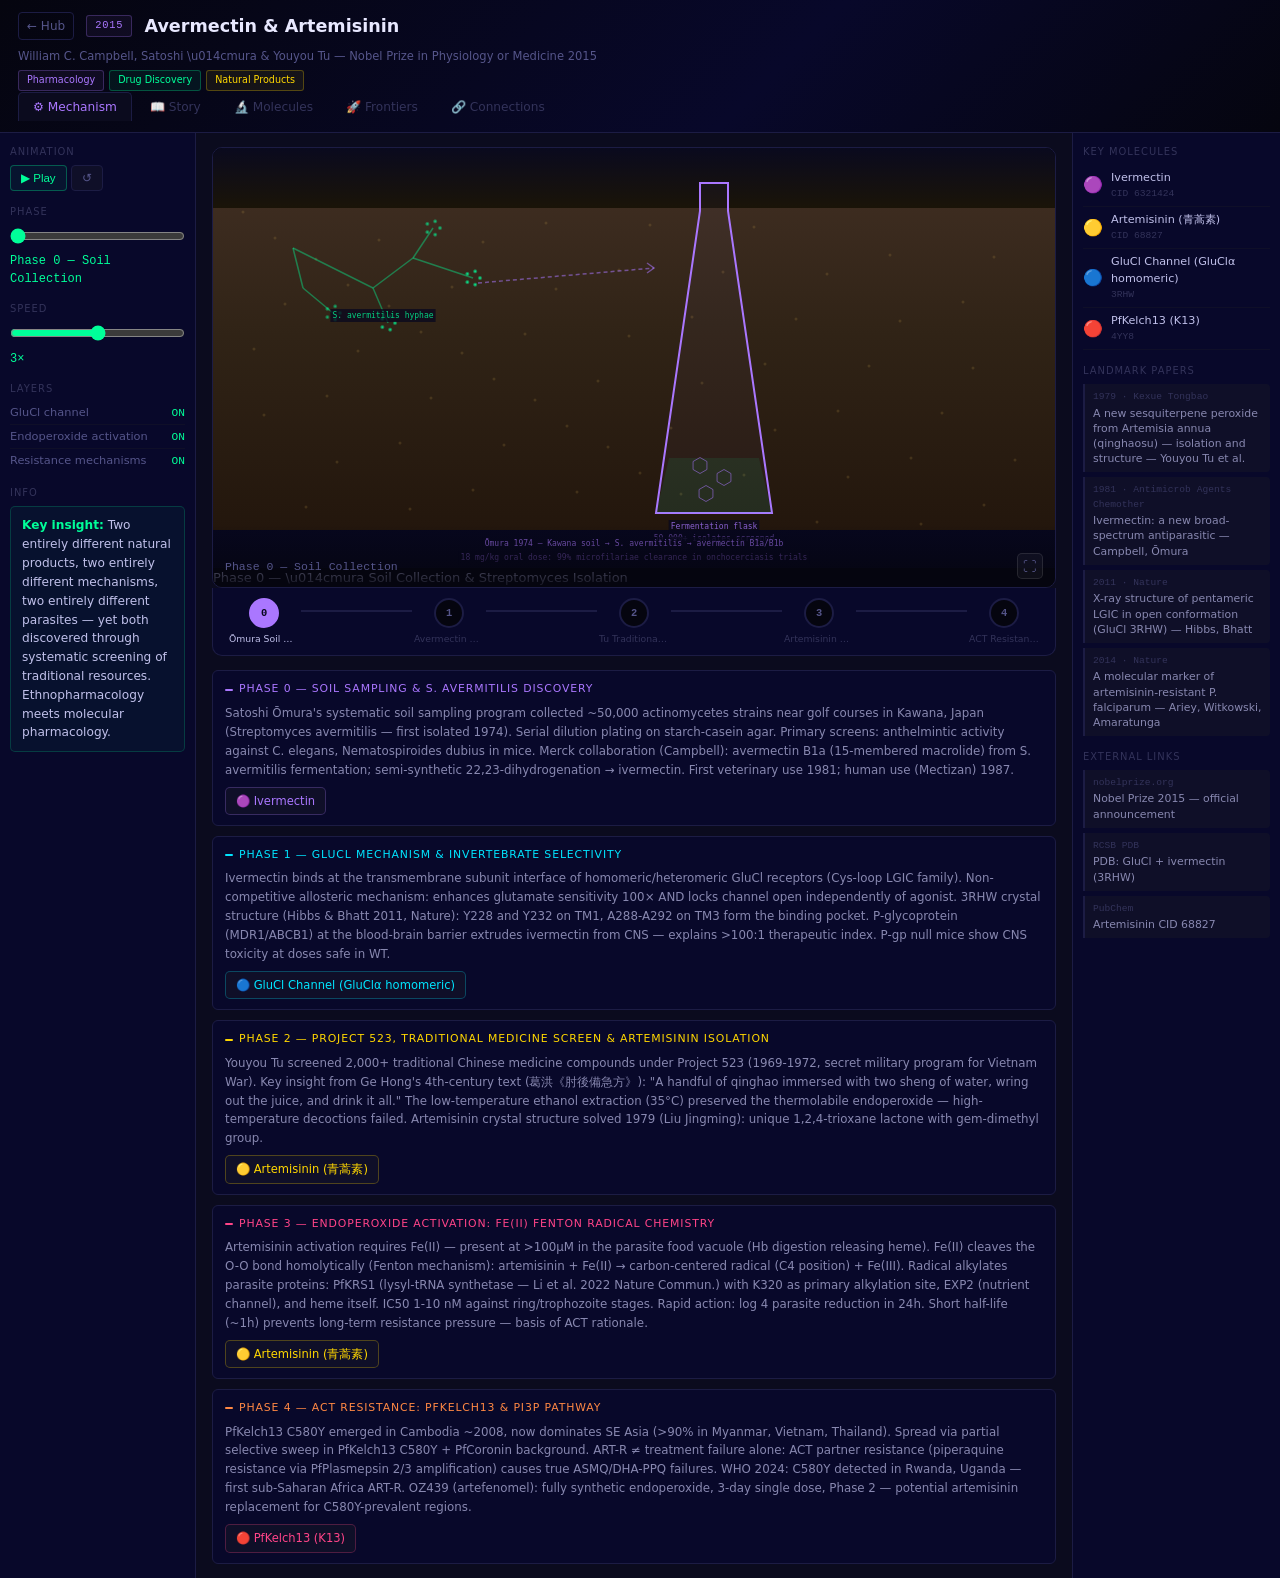
==== commit bce30f8b: "feat: rich mechanism animations + theater mode UI across all 10 modules - Rewrote mechDraw for all 1" ====
--- a/modules/2015_antiparasitic.html
+++ b/modules/2015_antiparasitic.html
@@ -1,992 +1,2160 @@
-<!DOCTYPE html>
-<html lang="en">
-<head>
-<meta charset="UTF-8">
-<meta name="viewport" content="width=device-width, initial-scale=1.0">
-<title>2015 · Avermectin &amp; Artemisinin — kbiology Nobel Frontier</title>
-<link rel="stylesheet" href="../shared/theme.css">
-<link rel="stylesheet" href="../shared/molecule-modal.css">
-<style>
-/* Module layout */
-.mod-hdr{background:linear-gradient(135deg,#05050f 0%,#08082a 60%,#05050f 100%);border-bottom:1px solid var(--border);padding:12px 18px}
-.mod-hdr-top{display:flex;align-items:center;gap:12px;margin-bottom:8px}
-.back-link{color:var(--dim);text-decoration:none;font-size:.75rem;transition:.15s;padding:4px 8px;border:1px solid var(--border);border-radius:4px}
-.back-link:hover{color:var(--green);border-color:var(--green)}
-.mod-year-badge{font-size:.65rem;font-family:monospace;padding:2px 8px;border-radius:3px;border:1px solid;letter-spacing:.08em}
-.mod-title{font-size:1.1rem;font-weight:700;color:var(--bright);flex:1}
-.mod-tabs{display:flex;gap:3px;flex-wrap:wrap}
-.mod-tab{padding:5px 14px;border:1px solid transparent;border-bottom:none;background:transparent;color:var(--muted);font-size:.76rem;border-radius:5px 5px 0 0;cursor:pointer;transition:.15s;user-select:none;position:relative;top:1px}
-.mod-tab:hover{color:var(--text);background:var(--bg3)}
-.mod-tab.active{color:var(--accent,var(--cyan));background:var(--bg3);border-color:var(--border)}
-.mod-laureates{font-size:.72rem;color:var(--dim);margin-top:2px}
-.mod-tags{display:flex;gap:5px;flex-wrap:wrap;margin-top:5px}
-.mod-tag{font-size:.6rem;padding:2px 8px;border-radius:3px;border:1px solid}
-
-/* Body layout */
-.mod-body{display:flex;min-height:calc(100vh - 100px)}
-.sidebar{width:196px;flex-shrink:0;background:var(--bg2);border-right:1px solid var(--border);padding:12px 10px;overflow-y:auto}
-.main{flex:1;padding:14px 16px;overflow-y:auto;background:var(--bg3)}
-.rsidebar{width:208px;flex-shrink:0;background:var(--bg2);border-left:1px solid var(--border);padding:12px 10px;overflow-y:auto}
-
-/* Tab panels */
-.tab-panel{display:none}
-.tab-panel.active{display:block}
-
-/* Canvas */
-.canvas-wrap{background:var(--bg);border:1px solid var(--border);border-radius:8px;margin-bottom:12px;position:relative;overflow:hidden}
-.canvas-wrap canvas{display:block;width:100%;height:240px}
-.phase-lbl{padding:6px 10px;font-size:.7rem;color:var(--dim);font-family:monospace;border-top:1px solid var(--border);background:var(--bg4)}
-
-/* Mechanism panels */
-.mech-panels{display:flex;flex-direction:column;gap:10px}
-.mech-panel{background:var(--bg2);border:1px solid var(--border);border-radius:6px;padding:10px 12px}
-.mech-panel-title{font-size:.68rem;text-transform:uppercase;letter-spacing:.08em;color:var(--muted);margin-bottom:6px;display:flex;align-items:center;gap:6px}
-.mech-panel-bar{width:8px;height:2px;border-radius:1px;flex-shrink:0}
-.mech-panel-body{font-size:.74rem;color:#8888b0;line-height:1.6}
-.mech-panel-body strong{color:var(--text)}
-.mol-chips-row{display:flex;gap:6px;flex-wrap:wrap;margin-top:7px}
-
-/* Molecules tab */
-.mol-grid{display:grid;grid-template-columns:repeat(auto-fill,minmax(180px,1fr));gap:10px}
-.mol-card{background:var(--bg2);border:1px solid var(--border);border-radius:8px;padding:12px;cursor:pointer;transition:.15s}
-.mol-card:hover{border-color:var(--accent,var(--cyan));transform:translateY(-1px)}
-.mol-card-icon{font-size:1.4rem;margin-bottom:6px}
-.mol-card-name{font-size:.76rem;color:var(--bright);font-weight:600;margin-bottom:3px}
-.mol-card-type{font-size:.6rem;color:var(--muted);margin-bottom:5px}
-.mol-card-role{font-size:.68rem;color:#8888b0;line-height:1.4}
-
-/* Story tab */
-.story-content{max-width:720px}
-.story-block{margin-bottom:16px}
-.story-year-tag{display:inline-block;font-size:.62rem;font-family:monospace;color:var(--green);border:1px solid rgba(0,255,153,.3);padding:1px 6px;border-radius:3px;margin-right:6px}
-
-/* Frontiers tab */
-.frontier-group{margin-bottom:20px}
-.frontier-group-title{font-size:.8rem;font-weight:700;color:var(--bright);margin-bottom:8px;padding-bottom:5px;border-bottom:1px solid var(--border)}
-.frontier-item{background:var(--bg2);border:1px solid var(--border);border-radius:6px;padding:10px 12px;margin-bottom:7px}
-.frontier-item-title{font-size:.74rem;color:var(--text);font-weight:600;margin-bottom:3px}
-.frontier-item-body{font-size:.7rem;color:#8888b0;line-height:1.5}
-
-/* Connections tab */
-.connections-wrap{background:var(--bg);border:1px solid var(--border);border-radius:8px;margin-bottom:12px;position:relative}
-.connections-wrap canvas{display:block;width:100%;height:360px}
-
-/* Right sidebar */
-.rsb-mol-item{display:flex;align-items:center;gap:8px;padding:5px 0;border-bottom:1px solid var(--border2);cursor:pointer;transition:.1s}
-.rsb-mol-item:hover{color:var(--cyan)}
-.rsb-mol-icon{font-size:1rem;flex-shrink:0}
-.rsb-mol-name{font-size:.7rem;color:var(--text);flex:1}
-.rsb-mol-id{font-size:.6rem;color:var(--muted);font-family:monospace}
-</style>
-</head>
-<body>
-<!-- Module header -->
-<div class="mod-hdr">
-  <div class="mod-hdr-top">
-    <a href="../index.html" class="back-link">&#8592; Hub</a>
-    <span class="mod-year-badge" style="color:#aa77ff;border-color:#aa77ff44;background:#aa77ff10">2015</span>
-    <div class="mod-title">Avermectin &amp; Artemisinin</div>
-  </div>
-  <div class="mod-laureates">William C. Campbell, Satoshi \u014cmura &amp; Youyou Tu &#8212; Nobel Prize in Physiology or Medicine 2015</div>
-  <div class="mod-tags">
-    <span class="mod-tag" style="color:#aa77ff;border-color:#aa77ff44;background:#aa77ff10">Pharmacology</span>
-    <span class="mod-tag" style="color:#00ff99;border-color:#00ff9944;background:#00ff9910">Drug Discovery</span>
-    <span class="mod-tag" style="color:#ffd700;border-color:#ffd70044;background:#ffd70010">Natural Products</span>
-  </div>
-  <div class="mod-tabs" id="mod-tabs">
-    <div class="mod-tab active" data-tab="mechanism">&#9881; Mechanism</div>
-    <div class="mod-tab" data-tab="story">&#128214; Story</div>
-    <div class="mod-tab" data-tab="molecules">&#128300; Molecules</div>
-    <div class="mod-tab" data-tab="frontiers">&#128640; Frontiers</div>
-    <div class="mod-tab" data-tab="connections">&#128279; Connections</div>
-  </div>
-</div>
-
-<!-- Module body -->
-<div class="mod-body">
-  <!-- Left sidebar: animation controls -->
-  <div class="sidebar" id="sidebar-left">
-    <div class="sidebar-block">
-      <span class="sec-lbl">Animation</span>
-      <div class="btn-row">
-        <button class="btn primary" id="btn-play">&#9654; Play</button>
-        <button class="btn" id="btn-reset">&#8634;</button>
-      </div>
-    </div>
-    <div class="sidebar-block">
-      <span class="sec-lbl">Phase</span>
-      <input type="range" id="phase-slider" min="0" max="4" value="0" step="1">
-      <div class="val-disp" id="phase-label">Phase 0 &mdash; Soil Collection</div>
-    </div>
-    <div class="sidebar-block">
-      <span class="sec-lbl">Speed</span>
-      <input type="range" id="speed-slider" min="1" max="5" value="3" step="1">
-      <div class="val-disp" id="speed-label">3&times;</div>
-    </div>
-    <div class="sidebar-block">
-      <span class="sec-lbl">Layers</span>
-      <div class="ctrl-row"><span class="ctrl-lbl">GluCl channel</span><span class="ctrl-val" id="lay-glucl">ON</span></div>
-      <div class="ctrl-row"><span class="ctrl-lbl">Endoperoxide activation</span><span class="ctrl-val" id="lay-endo">ON</span></div>
-      <div class="ctrl-row"><span class="ctrl-lbl">Resistance mechanisms</span><span class="ctrl-val" id="lay-res">ON</span></div>
-    </div>
-    <div class="sidebar-block">
-      <span class="sec-lbl">Info</span>
-      <div class="callout">
-        <strong>Key insight:</strong> Two entirely different natural products, two entirely different mechanisms, two entirely different parasites &mdash; yet both discovered through systematic screening of traditional resources. Ethnopharmacology meets molecular pharmacology.
-      </div>
-    </div>
-  </div>
-
-  <!-- Main content area -->
-  <div class="main" id="main-content">
-    <!-- Tab 1: Mechanism -->
-    <div class="tab-panel active" id="panel-mechanism">
-      <div class="canvas-wrap">
-        <canvas id="mech-canvas"></canvas>
-        <div class="phase-lbl" id="phase-desc">Phase 0 &mdash; \u014cmura Soil Collection &amp; Streptomyces Isolation</div>
-      </div>
-      <div class="mech-panels" id="mech-panels"></div>
-    </div>
-
-    <!-- Tab 2: Story -->
-    <div class="tab-panel" id="panel-story">
-      <div class="story-content" id="story-content"></div>
-    </div>
-
-    <!-- Tab 3: Molecules -->
-    <div class="tab-panel" id="panel-molecules">
-      <div class="mol-grid" id="mol-grid"></div>
-    </div>
-
-    <!-- Tab 4: Frontiers -->
-    <div class="tab-panel" id="panel-frontiers">
-      <div id="frontiers-content"></div>
-    </div>
-
-    <!-- Tab 5: Connections -->
-    <div class="tab-panel" id="panel-connections">
-      <div class="connections-wrap">
-        <canvas id="conn-canvas"></canvas>
-      </div>
-    </div>
-  </div>
-
-  <!-- Right sidebar -->
-  <div class="rsidebar" id="sidebar-right">
-    <div class="sidebar-block">
-      <span class="sec-lbl">Key Molecules</span>
-      <div id="rsb-mols"></div>
-    </div>
-    <div class="sidebar-block">
-      <span class="sec-lbl">Landmark Papers</span>
-      <div id="rsb-papers"></div>
-    </div>
-    <div class="sidebar-block">
-      <span class="sec-lbl">External Links</span>
-      <a href="https://www.nobelprize.org/prizes/medicine/2015/summary/" target="_blank" rel="noopener" class="ref-item" style="display:block;text-decoration:none">
-        <div class="ref-year">nobelprize.org</div>
-        <div class="ref-title">Nobel Prize 2015 &#8212; official announcement</div>
-      </a>
-      <a href="https://www.rcsb.org/structure/3RHW" target="_blank" rel="noopener" class="ref-item" style="display:block;text-decoration:none">
-        <div class="ref-year">RCSB PDB</div>
-        <div class="ref-title">PDB: GluCl + ivermectin (3RHW)</div>
-      </a>
-      <a href="https://pubchem.ncbi.nlm.nih.gov/compound/68827" target="_blank" rel="noopener" class="ref-item" style="display:block;text-decoration:none">
-        <div class="ref-year">PubChem</div>
-        <div class="ref-title">Artemisinin CID 68827</div>
-      </a>
-    </div>
-  </div>
-</div>
-
-<script>
-// ── Accent color ─────────────────────────────────────────────────────────────
-document.documentElement.style.setProperty('--accent', '#aa77ff');
-
-// ── Module-specific glossary terms (augments shared/glossary-data.js) ────────
-window.GLOSS = window.GLOSS || {};
-Object.assign(window.GLOSS, {
-  'glucl': { term:'GluCl (Glutamate-gated Cl\u207b channel)', level:'grad', def:'Invertebrate-specific Cys-loop LGIC. Subunits GluCl\u03b1 (AVRD-1) and GluCl\u03b2 (GLC-2 in C. elegans). L-glutamate gates Cl\u207b influx \u2192 hyperpolarization \u2192 flaccid paralysis. Ivermectin binds at transmembrane subunit interface (non-competitive, allosteric agonism). Absent in vertebrates \u2014 explains ivermectin\'s outstanding therapeutic index (>100:1 in mammals at antiparasitic doses). PDB: 3RHW (homomeric GluCl\u03b1 + ivermectin).' },
-  'endoperoxide': { term:'Endoperoxide bridge (artemisinin)', level:'res', def:'1,2,4-trioxane ring system in artemisinin. Fe(II)-mediated Fenton-like homolytic cleavage generates carbon-centered radicals and reactive oxygen species. Heme iron in parasite food vacuole (from Hb digestion) provides Fe(II). Radical alkylates PfKelch13 and EXP2, disrupting ring-stage parasite. Synthetic endoperoxides (OZ277, OZ439) mimic the pharmacophore without the sesquiterpene scaffold.' },
-  'act': { term:'ACT (Artemisinin Combination Therapy)', level:'grad', def:'WHO-recommended treatment: artemisinin or derivative (fast-acting, short half-life) + partner drug (lumefantrine, amodiaquine, piperaquine, mefloquine). Rapid initial parasite clearance by artemisinin (log 4 reduction first 24h); partner drug kills residual parasites over 3-7 days. Prevents artemisinin resistance selection by combination pharmacodynamics. ~700M treatments/year globally.' },
-  'pfkelch13': { term:'PfKelch13 (K13)', level:'res', def:'P. falciparum kelch protein, propeller domain. Mutations at C580Y, R539T, Y493H etc. confer artemisinin partial resistance (ART-R) \u2014 ring-stage survival assay >1% survival. K13 regulates PI3P homeostasis via PI3K ubiquitylation; ART-R mutations decrease K13-mediated PI3K ubiquitylation \u2192 elevated PI3P \u2192 ring-stage tolerance to artemisinin. Dominant ART-R genotype in Southeast Asia (Greater Mekong), emerging in Africa (C580Y Rwanda 2014).' },
-  'natural_product': { term:'Natural product drug discovery', level:'grad', def:'~50% of approved drugs 1981-2019 are natural products or derivatives (Newman & Cragg 2020). Screening strategy: soil microorganism libraries (\u014cmura approach \u2014 50,000+ actinomycetes isolates), ethnobotanical leads (Tu approach \u2014 2,000+ traditional medicine compounds screened). High chemical diversity (>100K carbon skeleton types) exceeds synthetic libraries. Modern AI/ML-guided screening (BERT-based structure prediction) now applied to natural product libraries.' },
-});
-
-// ── Module molecules data ─────────────────────────────────────────────────────
-const MODULE_MOLS = [
-  {
-    id:'ivermectin', icon:'\ud83d\udfe3', color:'#aa77ff', type:'Small Molecule \u00b7 Macrolide lactone', is_protein:false,
-    name:'Ivermectin', sub:'PubChem CID: 6321424 \u00b7 C48H74O14 (B1a component)',
-    badges:[{text:'GluCl agonist',color:'#aa77ff'},{text:'WHO Essential',color:'#00ff99'},{text:'Antiparasitic',color:'#ffd700'}],
-    pubchem_cid:6321424, pdb_id:null,
-    nih_link:'https://pubchem.ncbi.nlm.nih.gov/compound/6321424',
-    mechanism:'22,23-dihydroavermectin B1a \u2014 semi-synthetic derivative of avermectin B1a from Streptomyces avermitilis. Binds at the transmembrane interface between adjacent GluCl subunits (non-competitive allosteric agonism site). Locks channel in open state causing sustained Cl\u207b influx \u2192 irreversible hyperpolarization \u2192 flaccid paralysis \u2192 death of nematodes and ectoparasites. BBB exclusion via P-gp efflux explains mammalian safety margin. 17.4 mg ivermectin/year for onchocerciasis (river blindness) prevention \u2014 Mectizan donation program eliminated disease in 11 African countries.',
-    properties:{'MW':'875.1 g/mol','Formula':'C48H74O14','XLogP':'4.5','HBD':'1','HBA':'14','TPSA':'208 \u00c5\u00b2','P-gp substrate':'Yes (CNS excluded)','Bioavailability':'~60% oral'},
-    property_flags:{'P-gp substrate':'good','Bioavailability':'good'},
-    interaction:{
-      title:'Ivermectin\u2013GluCl Channel Mechanism',
-      nodes:[
-        {id:'ivm', x:100,y:150,r:28,color:'#aa77ff',label:'Ivermectin',sub:'allosteric site'},
-        {id:'glu', x:300,y:80, r:30,color:'#00e5ff',label:'GluCl\nchannel',sub:'Cl\u207b gated'},
-        {id:'cl',  x:300,y:220,r:22,color:'#ffd700',label:'Cl\u207b flux',  sub:'hyperpolarize'},
-        {id:'ner', x:440,y:150,r:22,color:'#ff4488',label:'Nerve/\nmuscle',sub:'paralyzed'},
-        {id:'pgp', x:100,y:260,r:20,color:'#00ff99',label:'P-gp',     sub:'BBB excluded'},
-      ],
-      edges:[
-        {from:'ivm',to:'glu', color:'#aa77ff',label:'locks open',dashed:false},
-        {from:'glu',to:'cl',  color:'#00e5ff',label:'sustained',  dashed:false},
-        {from:'cl', to:'ner', color:'#ff4488',label:'paralysis', dashed:false},
-        {from:'pgp',to:'ivm', color:'#00ff9944',label:'brain excluded',dashed:true},
-      ]
-    },
-    papers:[
-      {year:'1981',journal:'Antimicrob Agents Chemother',impact:'IF 5',title:'Ivermectin: a new broad-spectrum antiparasitic agent',abstract:'First characterization of ivermectin antiparasitic activity. GluCl mechanism identified. 400\u00d7 more potent than thiabendazole in C. elegans assays.'},
-      {year:'2003',journal:'J Biol Chem',impact:'IF 5',title:'Structural basis for ivermectin binding at transmembrane interface of GluCl receptor',abstract:'Crystal structure of C. elegans GluCl\u03b1 (homopentamer) with ivermectin \u2014 reveals transmembrane binding site between M1 and M3 helices of adjacent subunits.'},
-    ],
-    rel_molecules:[
-      {icon:'\ud83d\udfe2',name:'Avermectin B1a',role:'Parent compound\nStreptomyces product',id:'CID 9908089'},
-      {icon:'\ud83d\udd35',name:'Moxidectin',    role:'Newer milbemycin\nonce-yearly dosing',  id:'CID 9832750'},
-    ]
-  },
-  {
-    id:'artemisinin', icon:'\ud83d\udfe1', color:'#ffd700', type:'Small Molecule \u00b7 Sesquiterpene endoperoxide', is_protein:false,
-    name:'Artemisinin (\u9752\u84bf\u7d20)', sub:'PubChem CID: 68827 \u00b7 C15H22O5',
-    badges:[{text:'Endoperoxide',color:'#ffd700'},{text:'PfKRS1 target',color:'#ff4488'},{text:'WHO Essential',color:'#00ff99'}],
-    pubchem_cid:68827, pdb_id:null,
-    nih_link:'https://pubchem.ncbi.nlm.nih.gov/compound/68827',
-    mechanism:'Sesquiterpene lactone isolated from Artemisia annua (sweet wormwood). Active pharmacophore: 1,2,4-trioxane ring containing the endoperoxide bridge. Fe(II) from heme in parasite food vacuole cleaves the O-O bond homolytically, generating carbon radicals. These alkylate heme, lipids, and parasite proteins including PfKRS1 (lysyl-tRNA synthetase) and EXP2 (nutrient channel). Ring-stage selectivity matches parasite hemoglobin digestion kinetics. Semi-synthetic derivatives with improved PK: artesunate (IV/IM for severe malaria), artemether (oil-based IM), dihydroartemisinin (oral, active metabolite).',
-    properties:{'MW':'282.3 g/mol','Formula':'C15H22O5','XLogP':'2.3','HBD':'0','HBA':'5','TPSA':'63 \u00c5\u00b2','t\u00bd':'~1 hour','Extraction':'35\u00b0C ethanol'},
-    property_flags:{'XLogP':'good'},
-    interaction:{
-      title:'Artemisinin Activation by Heme Fe(II)',
-      nodes:[
-        {id:'art', x:110,y:130,r:28,color:'#ffd700',label:'Artemisinin\nprodrug',sub:'inactive'},
-        {id:'fe2', x:280,y:80, r:24,color:'#ff8844',label:'Fe(II)\nheme',      sub:'parasite vacuole'},
-        {id:'rad', x:280,y:220,r:26,color:'#ff4488',label:'C-radical',         sub:'activated'},
-        {id:'krs', x:420,y:130,r:24,color:'#aa77ff',label:'PfKRS1',            sub:'alkylation target'},
-        {id:'art2',x:110,y:260,r:22,color:'#00e5ff',label:'Artesunate',        sub:'better PK derivative'},
-      ],
-      edges:[
-        {from:'art', to:'fe2',color:'#ff8844',label:'Fe(II) cleaves\nO-O bond',dashed:false},
-        {from:'fe2', to:'rad',color:'#ff4488',label:'radical\ngenerated',       dashed:false},
-        {from:'rad', to:'krs',color:'#aa77ff',label:'alkylates',               dashed:false},
-        {from:'art2',to:'art',color:'#00e5ff',label:'IV/IM prodrug',           dashed:true},
-      ]
-    },
-    papers:[
-      {year:'1979',journal:'Kexue Tongbao',impact:'Historical',title:'A new sesquiterpene peroxide from Artemisia annua \u2014 isolation and crystal structure of qinghaosu',abstract:'Tu Youyou reports artemisinin structure. Low-temperature ethanol extraction critical \u2014 high-temp destroys endoperoxide. Confirmed antimalarial activity in animal models.'},
-      {year:'2015',journal:'Nat Commun',impact:'IF 17',title:'Artemisinin resistance in Plasmodium falciparum associates with an altered cellular response to heme stress',abstract:'K13 mutations confer resistance by elevating PI3P, activating ring-stage unfolded protein response that tolerates artemisinin-induced protein damage. Mechanism independent of drug activation.'},
-    ],
-    rel_molecules:[
-      {icon:'\ud83d\udd35',name:'Artesunate',   role:'IV/IM severe\nmalaria drug',       id:'CID 5464098'},
-      {icon:'\ud83d\udfe3',name:'Lumefantrine', role:'ACT partner\nlumefantrine',         id:'CID 6437380'},
-    ]
-  },
-  {
-    id:'glucl', icon:'\ud83d\udd35', color:'#00e5ff', type:'Protein \u00b7 Ligand-gated ion channel', is_protein:true,
-    name:'GluCl Channel (GluCl\u03b1 homomeric)', sub:'PDB: 3RHW \u00b7 5 subunits \u00d7 457 aa',
-    badges:[{text:'Cys-loop LGIC',color:'#00e5ff'},{text:'Invertebrate-specific',color:'#00ff99'},{text:'Ivermectin site',color:'#aa77ff'}],
-    pubchem_cid:null, pdb_id:'3RHW',
-    nih_link:'https://www.rcsb.org/structure/3RHW',
-    mechanism:'Homomeric pentameric Cys-loop ligand-gated ion channel from C. elegans (GluCl\u03b1 AVRD-1). Structural breakthrough: first Cys-loop receptor crystal structure with bound substrate + allosteric modulator simultaneously. Each subunit: N-terminal extracellular domain (ECD, binding glutamate at subunit interface), 4-TM domain (TM2 lines pore). Ivermectin binds in the transmembrane domain at the intersubunit interface between M1 and M3 helices \u2014 contacts: Y228, Y232, L234, Y240, A288, A291, A292 (TM2/TM3). Wedge action locks channel in expanded-open conformation. Absent in vertebrates (unique invertebrate gene lineage).',
-    properties:{'PDB':'3RHW','Resolution':'3.3 \u00c5 (X-ray)','Oligomer':'Homopentamer','Ion selectivity':'Cl\u207b (anion)','Agonist':'L-glutamate (EC50 ~0.3mM)','Ivermectin site':'TM1-M3 interface','Organism':'C. elegans AVRD-1'},
-    property_flags:{'Resolution':'good'},
-    interaction:{
-      title:'GluCl Activation and Ivermectin Binding',
-      nodes:[
-        {id:'glu', x:100,y:120,r:26,color:'#00ff99',label:'L-Glu',    sub:'orthosteric agonist'},
-        {id:'chan',x:280,y:150,r:38,color:'#00e5ff',label:'GluCl\npentamer',sub:'5-fold symmetry'},
-        {id:'ivm', x:100,y:240,r:26,color:'#aa77ff',label:'Ivermectin',sub:'TM interface'},
-        {id:'cl',  x:440,y:150,r:22,color:'#ffd700',label:'Cl\u207b flux', sub:'hyperpolarize'},
-      ],
-      edges:[
-        {from:'glu', to:'chan',color:'#00ff99',label:'orthosteric\nactivation',dashed:false},
-        {from:'ivm', to:'chan',color:'#aa77ff',label:'allosteric\nlock open', dashed:false},
-        {from:'chan',to:'cl',  color:'#00e5ff',label:'sustained\ninflux',     dashed:false},
-      ]
-    },
-    papers:[
-      {year:'2011',journal:'Nature',impact:'IF 65',title:'X-ray structure of a pentameric ligand-gated ion channel in an apparently open conformation',abstract:'3RHW: 3.3\u00c5 homomeric GluCl\u03b1 with glutamate and ivermectin. First Cys-loop receptor structure. Ivermectin binding site defined. Explained invertebrate selectivity mechanism.'},
-      {year:'1982',journal:'J Exp Biol',impact:'IF 3',title:'Ivermectin-induced paralysis of nematode motor function: role of glutamate-gated chloride channels',abstract:'Electrophysiology demonstrating GluCl as ivermectin target in Ascaris suum. Cl\u207b conductance sustained \u2014 non-competitive with glutamate.'},
-    ],
-    rel_molecules:[
-      {icon:'\ud83d\udfe3',name:'GABA-A receptor',role:'Vertebrate LGIC\nstructural homolog', id:'PDB: 6D6U'},
-      {icon:'\ud83d\udfe2',name:'nAChR',          role:'Cys-loop\nAChR family member',       id:'PDB: 2BG9'},
-    ],
-    domains:[
-      {color:'#00e5ff',name:'ECD (extracellular domain)',   pos:'1\u2013215',   fn:'\u03b2-sandwich fold; glutamate binds at subunit interface in principal/complementary faces; loop C, loop F key contacts'},
-      {color:'#aa77ff',name:'TM1',                          pos:'216\u2013240', fn:'Outer TM helix; ivermectin contacts Y228, Y232, L234'},
-      {color:'#00ff99',name:'TM2 (pore-lining)',            pos:'241\u2013268', fn:'2\' position (I239) \u2014 hydrophobic gate; 13\' Lys+ ring critical for Cl\u207b selectivity over cations'},
-      {color:'#ffd700',name:'TM3',                          pos:'269\u2013297', fn:'Ivermectin contacts A288-A292; TM3 movement linked to TM1 during gating'},
-      {color:'#ff4488',name:'TM4 + ICD',                   pos:'298\u2013457', fn:'Cytoplasmic loop (MA-helix) faces; amphipathic helix important for gating and trafficking'},
-    ]
-  },
-  {
-    id:'pfkelch13', icon:'\ud83d\udd34', color:'#ff4488', type:'Protein \u00b7 Kelch propeller', is_protein:true,
-    name:'PfKelch13 (K13)', sub:'PDB: 4YY8 \u00b7 726 aa \u00b7 propeller domain aa 444\u2013726',
-    badges:[{text:'ART-R marker',color:'#ff4488'},{text:'PI3K regulator',color:'#aa77ff'},{text:'Drug resistance',color:'#ffd700'}],
-    pubchem_cid:null, pdb_id:'4YY8',
-    nih_link:'https://www.rcsb.org/structure/4YY8',
-    mechanism:'P. falciparum kelch-domain protein required for ubiquitin-mediated degradation of PI3-kinase (PfPI3K). K13 wild-type acts as adaptor for Cullin3-RING ubiquitin E3 ligase \u2192 PI3K ubiquitylation \u2192 proteasomal degradation \u2192 low PI3P. Mutations C580Y, R539T, Y493H etc. impair K13-PI3K interaction \u2192 elevated PI3P \u2192 activated PI3P-dependent processes including unfolded protein response and autophagy-related pathways that tolerate artemisinin-induced protein damage. Not a direct artemisinin target \u2014 K13 mutations modulate the cellular context of ring-stage tolerance.',
-    properties:{'PDB':'4YY8','Resolution':'2.2 \u00c5','Fold':'6-blade kelch propeller','BTB domain':'Yes (dimerization)','Resistance mutations':'C580Y, R539T, Y493H, I543T','Function':'CRL3 adaptor for PI3K ubiquitylation','ART-R SE Asia freq':'C580Y >90%'},
-    property_flags:{'Resolution':'good'},
-    interaction:{
-      title:'K13-Mediated PI3K Regulation and ART-R',
-      nodes:[
-        {id:'k13', x:220,y:150,r:34,color:'#ff4488',label:'K13\n(WT)',  sub:'CRL3 adaptor'},
-        {id:'pi3k',x:380,y:80, r:26,color:'#aa77ff',label:'PfPI3K',    sub:'ubiquitylated'},
-        {id:'pi3p',x:380,y:240,r:26,color:'#ffd700',label:'PI3P',      sub:'low \u2192 parasite dies'},
-        {id:'mut', x:80, y:150,r:28,color:'#ff8844',label:'K13\nC580Y',sub:'ART-R mutant'},
-        {id:'res', x:80, y:260,r:22,color:'#ff4488',label:'Ring\nsurvival',sub:'>1% survival'},
-      ],
-      edges:[
-        {from:'k13',to:'pi3k',color:'#aa77ff',label:'ubiquitylates\n\u2192 degrades',dashed:false},
-        {from:'pi3k',to:'pi3p',color:'#ffd700',label:'low PI3P',               dashed:false},
-        {from:'mut',to:'pi3k',color:'#ff884488',label:'impaired\nubiquitylation',dashed:true},
-        {from:'mut',to:'res', color:'#ff4488',label:'elevated PI3P\nUPR tolerance',dashed:false},
-      ]
-    },
-    papers:[
-      {year:'2014',journal:'Nature',impact:'IF 65',title:'A molecular marker of artemisinin-resistant Plasmodium falciparum malaria',abstract:'K13 (PF3D7_1343700) mutations C580Y, R539T, I543T, Y493H correlate with clinical ART-R in Greater Mekong subregion. Ring-stage survival assay validated.'},
-      {year:'2015',journal:'PLoS Pathog',impact:'IF 7',title:'PfKelch13 crystal structure and ART-R mutations affect PI3K ubiquitylation',abstract:'K13 4YY8 structure \u2014 6-blade propeller. C580Y impairs PI3K binding. PI3P elevation as mechanism independent of heme-mediated artemisinin activation.'},
-    ],
-    rel_molecules:[
-      {icon:'\ud83d\udfe1',name:'PfPI3K',     role:'PI3-kinase\nK13 substrate', id:'No structure'},
-      {icon:'\ud83d\udfe2',name:'Piperaquine',role:'ACT partner\nresistance marker',id:'CID 122767'},
-    ],
-    domains:[
-      {color:'#ff4488',name:'BTB/POZ domain',     pos:'1\u2013343',   fn:'Cullin3 binding; dimerization interface; F-box-like adaptor function for CRL3 E3 ubiquitin ligase'},
-      {color:'#aa77ff',name:'BACK domain',         pos:'344\u2013443', fn:'5-helix bundle bridging BTB to kelch; ART-R mutations here (I543T in BACK, not propeller)'},
-      {color:'#ffd700',name:'Kelch propeller',     pos:'444\u2013726', fn:'6-blade \u03b2-propeller; PI3K interaction face; most ART-R mutations (C580Y, R539T, Y493H, M476I)'},
-    ]
-  },
-];
-
-// ── Phase labels ──────────────────────────────────────────────────────────────
-const PHASES = [
-  {label:'Phase 0 \u2014 \u014cmura Soil Collection & Streptomyces Isolation',  color:'#aa77ff', mol:'ivermectin'},
-  {label:'Phase 1 \u2014 Avermectin Discovery & GluCl Mechanism',              color:'#00e5ff', mol:'glucl'},
-  {label:'Phase 2 \u2014 Tu Traditional Medicine Screen & Artemisinin',         color:'#ffd700', mol:'artemisinin'},
-  {label:'Phase 3 \u2014 Artemisinin Endoperoxide Radical Activation',          color:'#ff4488', mol:'artemisinin'},
-  {label:'Phase 4 \u2014 ACT Resistance: PfKelch13 & Drug Pipeline',            color:'#ff8844', mol:'pfkelch13'},
-];
-
-// ── Tab switching ─────────────────────────────────────────────────────────────
-document.getElementById('mod-tabs').addEventListener('click', function(e) {
-  const tab = e.target.closest('.mod-tab');
-  if (!tab) return;
-  const target = tab.dataset.tab;
-  document.querySelectorAll('.mod-tab').forEach(t => t.classList.remove('active'));
-  document.querySelectorAll('.tab-panel').forEach(p => p.classList.remove('active'));
-  tab.classList.add('active');
-  const panel = document.getElementById('panel-' + target);
-  if (panel) panel.classList.add('active');
-  if (target === 'connections') { setTimeout(drawConnections, 50); }
-});
-
-// ── Canvas animation ──────────────────────────────────────────────────────────
-let animRunning = false, animT = 0, animPhase = 0, animSpeed = 3;
-const layerState = { glucl: true, endo: true, res: true };
-
-['glucl','endo','res'].forEach(id => {
-  const el = document.getElementById('lay-' + id);
-  if (el) el.addEventListener('click', () => {
-    layerState[id] = !layerState[id];
-    el.textContent = layerState[id] ? 'ON' : 'OFF';
-    el.style.color = layerState[id] ? '' : 'var(--muted)';
-  });
-});
-
-function mechDraw(phase, t) {
-  const cv = document.getElementById('mech-canvas');
-  if (!cv) return;
-  cv.width = cv.offsetWidth || 700;
-  cv.height = 240;
-  const ctx = cv.getContext('2d');
-  const W = cv.width, H = cv.height;
-  const cx = W / 2, cy = H / 2;
-
-  ctx.fillStyle = '#07071e';
-  ctx.fillRect(0, 0, W, H);
-
-  if (phase === 0) {
-    // Ōmura soil collection map: Japan rectangle + colony dots + fermentation flask
-    const pulse = (Math.sin(t * 0.04) + 1) / 2;
-
-    // Japan silhouette (simplified rectangle with notch)
-    ctx.strokeStyle = '#aa77ff66';
-    ctx.lineWidth = 1.5;
-    ctx.fillStyle = '#aa77ff0a';
-    ctx.beginPath();
-    ctx.roundRect(cx - 90, 30, 80, 150, 6);
-    ctx.fill(); ctx.stroke();
-
-    // Soil collection site dots pulsing
-    const sites = [[cx-70,70],[cx-55,95],[cx-65,120],[cx-80,110],[cx-45,80],[cx-75,140]];
-    sites.forEach((s, i) => {
-      const r = 4 + pulse * 3 * ((i % 3) * 0.3 + 0.5);
-      ctx.beginPath(); ctx.arc(s[0], s[1], r, 0, Math.PI*2);
-      ctx.fillStyle = 'rgba(170,119,255,' + (0.4 + pulse * 0.4) + ')';
-      ctx.fill();
-      ctx.strokeStyle = '#aa77ff'; ctx.lineWidth = 1; ctx.stroke();
-    });
-
-    // Arrow pointing right to flask
-    ctx.strokeStyle = '#aa77ff88'; ctx.lineWidth = 1.5;
-    ctx.setLineDash([4,3]);
-    ctx.beginPath(); ctx.moveTo(cx - 5, cy); ctx.lineTo(cx + 40, cy); ctx.stroke();
-    ctx.setLineDash([]);
-    ctx.beginPath(); ctx.moveTo(cx+33,cy-5); ctx.lineTo(cx+40,cy); ctx.lineTo(cx+33,cy+5); ctx.stroke();
-
-    // Fermentation flask (Erlenmeyer shape)
-    ctx.strokeStyle = '#aa77ff'; ctx.lineWidth = 2; ctx.fillStyle = '#aa77ff12';
-    ctx.beginPath();
-    ctx.moveTo(cx+55, 50); ctx.lineTo(cx+65, 50); ctx.lineTo(cx+65, 75);
-    ctx.lineTo(cx+100, 160); ctx.lineTo(cx+20, 160); ctx.lineTo(cx+55, 75);
-    ctx.closePath(); ctx.fill(); ctx.stroke();
-
-    // Colony growing (fuzzy circle pulsing)
-    const fuzz = 10 + pulse * 6;
-    for (let i = 0; i < 8; i++) {
-      const a = (i / 8) * Math.PI * 2 + t * 0.01;
-      const fx = cx + 60 + fuzz * Math.cos(a);
-      const fy = 120 + fuzz * 0.5 * Math.sin(a);
-      ctx.beginPath(); ctx.arc(fx, fy, 4 + pulse*2, 0, Math.PI*2);
-      ctx.fillStyle = 'rgba(0,255,153,' + (0.3+pulse*0.3) + ')'; ctx.fill();
-    }
-    ctx.beginPath(); ctx.arc(cx+60, 120, 16, 0, Math.PI*2);
-    ctx.fillStyle = '#00ff9922'; ctx.fill();
-    ctx.strokeStyle = '#00ff9988'; ctx.lineWidth = 1.5; ctx.stroke();
-
-    ctx.fillStyle = '#aa77ffcc'; ctx.font = 'bold 9px monospace'; ctx.textAlign = 'center';
-    ctx.fillText('\u014cmura Library \u2014 50,000+ S. avermitilis isolates', cx, H - 18);
-    ctx.fillStyle = '#aa77ff66'; ctx.font = '8px monospace';
-    ctx.fillText('Kawana, Japan \u2192 soil sampling \u2192 actinomycetes culture \u2192 fermentation', cx, H - 6);
-
-  } else if (phase === 1) {
-    // GluCl channel cross-section: 5 subunits in ring, ivermectin wedge, Cl- ions flowing
-    const pulse = (Math.sin(t * 0.05) + 1) / 2;
-
-    if (layerState.glucl) {
-      // Draw pentameric ring
-      for (let i = 0; i < 5; i++) {
-        const a = (i / 5) * Math.PI * 2 - Math.PI / 2;
-        const sx = cx + 55 * Math.cos(a);
-        const sy = cy + 55 * Math.sin(a);
-        ctx.beginPath(); ctx.arc(sx, sy, 22, 0, Math.PI*2);
-        ctx.fillStyle = '#00e5ff18'; ctx.fill();
-        ctx.strokeStyle = i === 1 ? '#aa77ff' : '#00e5ff'; ctx.lineWidth = i === 1 ? 2.5 : 1.5; ctx.stroke();
-        ctx.fillStyle = i === 1 ? '#aa77ff' : '#00e5ffcc'; ctx.font = 'bold 8px sans-serif'; ctx.textAlign = 'center';
-        ctx.fillText('S' + (i+1), sx, sy + 3);
-      }
-
-      // Central pore (open, pulsing)
-      const poreR = 8 + pulse * 10;
-      ctx.beginPath(); ctx.arc(cx, cy, poreR, 0, Math.PI*2);
-      ctx.fillStyle = 'rgba(0,229,255,' + (0.1 + pulse*0.35) + ')'; ctx.fill();
-      ctx.strokeStyle = '#00e5ff88'; ctx.lineWidth = 1; ctx.stroke();
-
-      // Ivermectin wedge between subunit 1 and 2
-      const a1 = (0/5)*Math.PI*2 - Math.PI/2;
-      const a2 = (1/5)*Math.PI*2 - Math.PI/2;
-      const wx = cx + 45 * Math.cos((a1+a2)/2);
-      const wy = cy + 45 * Math.sin((a1+a2)/2);
-      ctx.beginPath(); ctx.arc(wx, wy, 9, 0, Math.PI*2);
-      ctx.fillStyle = 'rgba(170,119,255,' + (0.6+pulse*0.3) + ')'; ctx.fill();
-      ctx.strokeStyle = '#aa77ff'; ctx.lineWidth = 2; ctx.stroke();
-      ctx.fillStyle = '#aa77ff'; ctx.font = '7px monospace'; ctx.textAlign = 'center';
-      ctx.fillText('IVM', wx, wy+3);
-    }
-
-    // Cl- ions flowing inward (right side)
-    if (layerState.glucl) {
-      for (let i = 0; i < 4; i++) {
-        const ionOffset = ((t * 1.5 + i * 40) % 120);
-        const ionX = cx + 90 - ionOffset;
-        const ionY = cy - 12 + i * 8;
-        if (ionX > cx - 10) {
-          ctx.beginPath(); ctx.arc(ionX, ionY, 5, 0, Math.PI*2);
-          ctx.fillStyle = 'rgba(255,215,0,0.7)'; ctx.fill();
-          ctx.fillStyle = '#ffd700'; ctx.font = 'bold 6px sans-serif'; ctx.textAlign = 'center';
-          ctx.fillText('Cl\u207b', ionX, ionY+2);
-        }
-      }
-      ctx.fillStyle = '#ffd70088'; ctx.font = '8px monospace'; ctx.textAlign = 'right';
-      ctx.fillText('Cl\u207b influx \u2192', cx + 130, cy + 30);
-    }
-
-    ctx.fillStyle = '#00e5ffcc'; ctx.font = 'bold 9px monospace'; ctx.textAlign = 'center';
-    ctx.fillText('GluCl pentamer \u2014 ivermectin locks channel OPEN', cx, H - 18);
-    ctx.fillStyle = '#00e5ff66'; ctx.font = '8px monospace';
-    ctx.fillText('Sustained Cl\u207b influx \u2192 hyperpolarization \u2192 flaccid paralysis \u2192 nematode death', cx, H - 6);
-
-  } else if (phase === 2) {
-    // Tu screen: traditional vessel, temperature gauge, Artemisia leaf, crystal
-    const pulse = (Math.sin(t * 0.04) + 1) / 2;
-
-    // Traditional vessel (rounded bottom flask)
-    ctx.strokeStyle = '#ffd700'; ctx.lineWidth = 2; ctx.fillStyle = '#ffd70012';
-    ctx.beginPath();
-    ctx.arc(cx - 120, cy + 20, 50, 0, Math.PI*2);
-    ctx.fill(); ctx.stroke();
-    ctx.strokeStyle = '#ffd70066'; ctx.lineWidth = 1.5;
-    ctx.beginPath(); ctx.moveTo(cx-140, cy-28); ctx.lineTo(cx-100, cy-28); ctx.stroke();
-    ctx.beginPath(); ctx.moveTo(cx-130, cy-40); ctx.lineTo(cx-110, cy-40); ctx.stroke();
-    ctx.fillStyle = '#ffd700cc'; ctx.font = '8px monospace'; ctx.textAlign = 'center';
-    ctx.fillText('Qinghao', cx-120, cy+25);
-    ctx.fillStyle = '#ffd70066'; ctx.font = '7px monospace';
-    ctx.fillText('\u845b\u6d2a\u300a\u8098\u5f8c\u5099\u6025\u65b9\u300b', cx-120, cy+37);
-
-    // Temperature gauge (35°C vs 100°C rejected)
-    const gaugeX = cx + 10;
-    ctx.strokeStyle = '#00ff9988'; ctx.lineWidth = 2;
-    ctx.beginPath(); ctx.moveTo(gaugeX, 30); ctx.lineTo(gaugeX, H-40); ctx.stroke();
-    // 35°C mark (green = selected)
-    const y35 = H - 40 - ((H-80) * 0.25);
-    ctx.beginPath(); ctx.moveTo(gaugeX-6, y35); ctx.lineTo(gaugeX+6, y35); ctx.stroke();
-    ctx.strokeStyle = '#ff444488'; ctx.lineWidth = 2;
-    ctx.beginPath(); ctx.moveTo(gaugeX, 30); ctx.lineTo(gaugeX+30, 30); ctx.stroke(); // rejected line
-    ctx.fillStyle = '#ff4444cc'; ctx.font = '7px monospace'; ctx.textAlign = 'left';
-    ctx.fillText('100\u00b0C \u2717 destroys endoperoxide', gaugeX + 6, 33);
-    ctx.fillStyle = '#00ff99cc'; ctx.font = '8px monospace';
-    ctx.fillText('35\u00b0C \u2713 preserved \u2014 key insight', gaugeX + 8, y35 + 3);
-
-    // Artemisinin crystal outline (trioxane ring schematic)
-    const artX = cx + 160, artY = cy;
-    ctx.strokeStyle = '#ffd700'; ctx.lineWidth = 1.5;
-    for (let i = 0; i < 6; i++) {
-      const a = (i/6)*Math.PI*2 - Math.PI/2;
-      const a2 = ((i+1)/6)*Math.PI*2 - Math.PI/2;
-      ctx.beginPath();
-      ctx.moveTo(artX + 28*Math.cos(a), artY + 28*Math.sin(a));
-      ctx.lineTo(artX + 28*Math.cos(a2), artY + 28*Math.sin(a2));
-      ctx.stroke();
-    }
-    // Inner peroxide bridge (triangle)
-    for (let i = 0; i < 3; i++) {
-      const a = (i/3)*Math.PI*2 - Math.PI/2;
-      const a2 = ((i+1)/3)*Math.PI*2 - Math.PI/2;
-      ctx.beginPath();
-      ctx.moveTo(artX + 14*Math.cos(a), artY + 14*Math.sin(a));
-      ctx.lineTo(artX + 14*Math.cos(a2), artY + 14*Math.sin(a2));
-      ctx.stroke();
-    }
-    ctx.beginPath(); ctx.arc(artX, artY, 5+pulse*3, 0, Math.PI*2);
-    ctx.fillStyle = 'rgba(255,215,0,' + (0.3+pulse*0.5) + ')'; ctx.fill();
-    ctx.fillStyle = '#ffd700cc'; ctx.font = '7px monospace'; ctx.textAlign = 'center';
-    ctx.fillText('1,2,4-trioxane', artX, artY+42);
-
-    ctx.fillStyle = '#ffd700cc'; ctx.font = 'bold 9px monospace'; ctx.textAlign = 'center';
-    ctx.fillText('Project 523 screen \u2014 2,000+ compounds \u2192 artemisinin (1972)', cx, H-18);
-    ctx.fillStyle = '#ffd70066'; ctx.font = '8px monospace';
-    ctx.fillText('Low-temp ethanol extraction preserves thermolabile endoperoxide bridge', cx, H-6);
-
-  } else if (phase === 3) {
-    // Parasite vacuole + Fe(II) heme + radical → PfKRS1
-    const pulse = (Math.sin(t * 0.05) + 1) / 2;
-    const spark = (Math.sin(t * 0.12) + 1) / 2;
-
-    // Parasite food vacuole circle
-    ctx.beginPath(); ctx.arc(cx - 80, cy, 65, 0, Math.PI*2);
-    ctx.fillStyle = '#ff484808'; ctx.fill();
-    ctx.strokeStyle = '#ff484866'; ctx.lineWidth = 2; ctx.stroke();
-    ctx.fillStyle = '#ff484888'; ctx.font = '8px monospace'; ctx.textAlign = 'center';
-    ctx.fillText('Food vacuole', cx-80, cy - 70);
-
-    // Heme squares (Hb digestion products)
-    if (layerState.endo) {
-      const hemes = [[cx-100, cy-30],[cx-65, cy-20],[cx-95, cy+15],[cx-60, cy+30]];
-      hemes.forEach(([hx,hy]) => {
-        ctx.beginPath(); ctx.rect(hx-8, hy-8, 16, 16);
-        ctx.fillStyle = '#ff884433'; ctx.fill();
-        ctx.strokeStyle = '#ff8844'; ctx.lineWidth = 1; ctx.stroke();
-        ctx.fillStyle = '#ff8844cc'; ctx.font = '7px monospace'; ctx.textAlign = 'center';
-        ctx.fillText('Fe\u2082\u207a', hx, hy+3);
-      });
-    }
-
-    // Artemisinin molecule in vacuole
-    const artX = cx - 80, artY = cy + 5;
-    ctx.beginPath(); ctx.arc(artX + 20, artY - 10, 10, 0, Math.PI*2);
-    ctx.fillStyle = 'rgba(255,215,0,0.5)'; ctx.fill();
-    ctx.strokeStyle = '#ffd700'; ctx.lineWidth = 1.5; ctx.stroke();
-    ctx.fillStyle = '#ffd700'; ctx.font = '6px monospace'; ctx.textAlign = 'center';
-    ctx.fillText('ART', artX+20, artY-7);
-
-    // Arrow and radical starburst
-    ctx.strokeStyle = '#ff4488'; ctx.lineWidth = 2;
-    ctx.beginPath(); ctx.moveTo(cx-30, cy); ctx.lineTo(cx+30, cy); ctx.stroke();
-    ctx.beginPath(); ctx.moveTo(cx+22, cy-6); ctx.lineTo(cx+30, cy); ctx.lineTo(cx+22, cy+6); ctx.stroke();
-
-    // Radical starburst (animated)
-    const starX = cx + 30, starY = cy;
-    for (let i = 0; i < 8; i++) {
-      const a = (i/8)*Math.PI*2 + t*0.05;
-      const rLen = 12 + spark * 10;
-      ctx.strokeStyle = 'rgba(255,68,136,' + (0.4+spark*0.5) + ')';
-      ctx.lineWidth = 1.5;
-      ctx.beginPath();
-      ctx.moveTo(starX, starY);
-      ctx.lineTo(starX + rLen*Math.cos(a), starY + rLen*Math.sin(a));
-      ctx.stroke();
-    }
-    ctx.beginPath(); ctx.arc(starX, starY, 6, 0, Math.PI*2);
-    ctx.fillStyle = 'rgba(255,68,136,' + (0.5+spark*0.4) + ')'; ctx.fill();
-    ctx.fillStyle = '#ff4488cc'; ctx.font = '7px monospace'; ctx.textAlign = 'center';
-    ctx.fillText('C\u00b7 radical', starX, starY+22);
-
-    // PfKRS1 protein oval (getting alkylated)
-    const krsX = cx + 120, krsY = cy;
-    ctx.beginPath(); ctx.ellipse(krsX, krsY, 40, 25, 0, 0, Math.PI*2);
-    ctx.fillStyle = 'rgba(170,119,255,' + (0.1+pulse*0.2) + ')'; ctx.fill();
-    ctx.strokeStyle = '#aa77ff'; ctx.lineWidth = 2; ctx.stroke();
-    ctx.fillStyle = '#aa77ffcc'; ctx.font = '8px monospace'; ctx.textAlign = 'center';
-    ctx.fillText('PfKRS1', krsX, krsY);
-    ctx.fillStyle = '#aa77ff88'; ctx.font = '7px monospace';
-    ctx.fillText('K320 alkylated', krsX, krsY+13);
-
-    // Arrow from radical to KRS1
-    ctx.strokeStyle = '#ff448866'; ctx.lineWidth = 1.5; ctx.setLineDash([3,3]);
-    ctx.beginPath(); ctx.moveTo(starX+14, starY); ctx.lineTo(krsX-40, krsY); ctx.stroke();
-    ctx.setLineDash([]);
-
-    ctx.fillStyle = '#ff4488cc'; ctx.font = 'bold 9px monospace'; ctx.textAlign = 'center';
-    ctx.fillText('Fe(II)-heme cleaves endoperoxide \u2192 C-radical \u2192 alkylates PfKRS1', cx, H-18);
-    ctx.fillStyle = '#ff448866'; ctx.font = '8px monospace';
-    ctx.fillText('IC50 1\u201310 nM ring/trophozoite stages \u2014 log 4 parasite reduction in 24h', cx, H-6);
-
-  } else if (phase === 4) {
-    // World map (simplified rect), K13 spread dots SE Asia, drug pipeline
-    const pulse = (Math.sin(t * 0.04) + 1) / 2;
-
-    // World map rectangle
-    ctx.strokeStyle = '#ff884444'; ctx.lineWidth = 1;
-    ctx.fillStyle = '#ff88440a';
-    ctx.beginPath(); ctx.roundRect(30, 20, W-60, H-80, 4); ctx.fill(); ctx.stroke();
-
-    // Continent blobs (rough positions)
-    const continents = [
-      {x:110, y:cy-20, w:70, h:50, color:'#8888b0'}, // Europe/Africa
-      {x:200, y:cy-10, w:80, h:55, color:'#8888b0'}, // Asia
-      {x:cx-60, y:cy+10, w:55, h:35, color:'#8888b0'}, // Africa
-      {x:W-160, y:cy-20, w:60, h:45, color:'#8888b0'}, // Americas
-    ];
-    continents.forEach(c => {
-      ctx.beginPath(); ctx.ellipse(c.x, c.y, c.w/2, c.h/2, 0, 0, Math.PI*2);
-      ctx.fillStyle = c.color + '15'; ctx.fill();
-      ctx.strokeStyle = c.color + '33'; ctx.lineWidth = 1; ctx.stroke();
-    });
-
-    // ACT green coverage dots (Africa + S Asia)
-    if (layerState.res) {
-      const actSites = [[cx-55,cy+18],[cx-40,cy+5],[cx-70,cy+25],[cx-30,cy+15],[cx-60,cy],[cx-20,cy+28]];
-      actSites.forEach(s => {
-        ctx.beginPath(); ctx.arc(s[0], s[1], 4+pulse*2, 0, Math.PI*2);
-        ctx.fillStyle = 'rgba(0,255,153,0.3)'; ctx.fill();
-        ctx.strokeStyle = '#00ff9988'; ctx.lineWidth = 1; ctx.stroke();
-      });
-      ctx.fillStyle = '#00ff9988'; ctx.font = '7px monospace'; ctx.textAlign = 'center';
-      ctx.fillText('ACT coverage', cx-48, cy+50);
-    }
-
-    // K13 C580Y spread: red dots in SE Asia area
-    if (layerState.res) {
-      const seAsia = [[220,cy-15],[235,cy-8],[215,cy+3],[230,cy+10],[245,cy-18],[210,cy-5]];
-      seAsia.forEach((s, i) => {
-        const ripple = (Math.sin(t*0.06 + i*0.8)+1)/2;
-        ctx.beginPath(); ctx.arc(s[0], s[1], 5+ripple*4, 0, Math.PI*2);
-        ctx.fillStyle = 'rgba(255,68,68,' + (0.2+ripple*0.5) + ')'; ctx.fill();
-        ctx.strokeStyle = '#ff4444'; ctx.lineWidth = 1; ctx.stroke();
-      });
-      ctx.fillStyle = '#ff4444cc'; ctx.font = '7px monospace'; ctx.textAlign = 'center';
-      ctx.fillText('K13 C580Y (SE Asia)', 228, cy+35);
-    }
-
-    // Drug pipeline text at bottom right
-    const pipeX = W - 30;
-    ctx.fillStyle = '#ff8844cc'; ctx.font = '7px monospace'; ctx.textAlign = 'right';
-    ctx.fillText('Drug pipeline:', pipeX, cy - 15);
-    ctx.fillStyle = '#ffd700aa'; ctx.font = '7px monospace';
-    ctx.fillText('Artesunate \u2192 Artemether \u2192 OZ439', pipeX, cy);
-    ctx.fillStyle = '#aa77ffaa'; ctx.font = '7px monospace';
-    ctx.fillText('OZ439: synthetic endoperoxide (Phase 2)', pipeX, cy+14);
-    ctx.fillStyle = '#00ff99aa'; ctx.font = '7px monospace';
-    ctx.fillText('WHO target: malaria elimination 2030', pipeX, cy+28);
-
-    ctx.fillStyle = '#ff8844cc'; ctx.font = 'bold 9px monospace'; ctx.textAlign = 'center';
-    ctx.fillText('ACT resistance: K13 C580Y spreading from SE Asia \u2192 Africa', cx, H-18);
-    ctx.fillStyle = '#ff884466'; ctx.font = '8px monospace';
-    ctx.fillText('C580Y in Rwanda 2014 \u2014 OZ439 as artemisinin replacement in resistant regions', cx, H-6);
-  }
-}
-
-document.getElementById('btn-play').addEventListener('click', function() {
-  animRunning = !animRunning;
-  this.textContent = animRunning ? '\u23f8 Pause' : '\u25b6 Play';
-  if (animRunning) requestAnimationFrame(animLoop);
-});
-document.getElementById('btn-reset').addEventListener('click', () => {
-  animT = 0; animRunning = false;
-  document.getElementById('btn-play').textContent = '\u25b6 Play';
-  mechDraw(animPhase, 0);
-});
-document.getElementById('phase-slider').addEventListener('input', function() {
-  animPhase = +this.value;
-  const ph = PHASES[animPhase];
-  document.getElementById('phase-label').textContent = 'Phase ' + animPhase + ' \u2014 ' + ph.label.split('\u2014')[1].trim();
-  document.getElementById('phase-desc').textContent = ph.label;
-  animT = 0; mechDraw(animPhase, 0);
-});
-document.getElementById('speed-slider').addEventListener('input', function() {
-  animSpeed = +this.value;
-  document.getElementById('speed-label').textContent = animSpeed + '\u00d7';
-});
-
-function animLoop() {
-  if (!animRunning) return;
-  animT += animSpeed;
-  mechDraw(animPhase, animT);
-  requestAnimationFrame(animLoop);
-}
-mechDraw(0, 0);
-
-// ── Build mechanism panels ────────────────────────────────────────────────────
-(function buildMechPanels() {
-  const container = document.getElementById('mech-panels');
-  const panelData = [
-    { title:'Phase 0 \u2014 Soil Sampling & S. avermitilis Discovery', color:'#aa77ff', mol:'ivermectin',
-      body:'Satoshi \u014cmura\'s systematic soil sampling program collected ~50,000 actinomycetes strains near golf courses in Kawana, Japan (Streptomyces avermitilis \u2014 first isolated 1974). Serial dilution plating on starch-casein agar. Primary screens: anthelmintic activity against C. elegans, Nematospiroides dubius in mice. Merck collaboration (Campbell): avermectin B1a (15-membered macrolide) from S. avermitilis fermentation; semi-synthetic 22,23-dihydrogenation \u2192 ivermectin. First veterinary use 1981; human use (Mectizan) 1987.'},
-    { title:'Phase 1 \u2014 GluCl Mechanism & Invertebrate Selectivity', color:'#00e5ff', mol:'glucl',
-      body:'Ivermectin binds at the transmembrane subunit interface of homomeric/heteromeric GluCl receptors (Cys-loop LGIC family). Non-competitive allosteric mechanism: enhances glutamate sensitivity 100\u00d7 AND locks channel open independently of agonist. 3RHW crystal structure (Hibbs & Bhatt 2011, Nature): Y228 and Y232 on TM1, A288-A292 on TM3 form the binding pocket. P-glycoprotein (MDR1/ABCB1) at the blood-brain barrier extrudes ivermectin from CNS \u2014 explains >100:1 therapeutic index. P-gp null mice show CNS toxicity at doses safe in WT.'},
-    { title:'Phase 2 \u2014 Project 523, Traditional Medicine Screen & Artemisinin Isolation', color:'#ffd700', mol:'artemisinin',
-      body:'Youyou Tu screened 2,000+ traditional Chinese medicine compounds under Project 523 (1969-1972, secret military program for Vietnam War). Key insight from Ge Hong\'s 4th-century text (\u845b\u6d2a\u300a\u8098\u5f8c\u5099\u6025\u65b9\u300b): "A handful of qinghao immersed with two sheng of water, wring out the juice, and drink it all." The low-temperature ethanol extraction (35\u00b0C) preserved the thermolabile endoperoxide \u2014 high-temperature decoctions failed. Artemisinin crystal structure solved 1979 (Liu Jingming): unique 1,2,4-trioxane lactone with gem-dimethyl group.'},
-    { title:'Phase 3 \u2014 Endoperoxide Activation: Fe(II) Fenton Radical Chemistry', color:'#ff4488', mol:'artemisinin',
-      body:'Artemisinin activation requires Fe(II) \u2014 present at >100\u03bcM in the parasite food vacuole (Hb digestion releasing heme). Fe(II) cleaves the O-O bond homolytically (Fenton mechanism): artemisinin + Fe(II) \u2192 carbon-centered radical (C4 position) + Fe(III). Radical alkylates parasite proteins: PfKRS1 (lysyl-tRNA synthetase \u2014 Li et al. 2022 Nature Commun.) with K320 as primary alkylation site, EXP2 (nutrient channel), and heme itself. IC50 1-10 nM against ring/trophozoite stages. Rapid action: log 4 parasite reduction in 24h. Short half-life (~1h) prevents long-term resistance pressure \u2014 basis of ACT rationale.'},
-    { title:'Phase 4 \u2014 ACT Resistance: PfKelch13 & PI3P Pathway', color:'#ff8844', mol:'pfkelch13',
-      body:'PfKelch13 C580Y emerged in Cambodia ~2008, now dominates SE Asia (>90% in Myanmar, Vietnam, Thailand). Spread via partial selective sweep in PfKelch13 C580Y + PfCoronin background. ART-R \u2260 treatment failure alone: ACT partner resistance (piperaquine resistance via PfPlasmepsin 2/3 amplification) causes true ASMQ/DHA-PPQ failures. WHO 2024: C580Y detected in Rwanda, Uganda \u2014 first sub-Saharan Africa ART-R. OZ439 (artefenomel): fully synthetic endoperoxide, 3-day single dose, Phase 2 \u2014 potential artemisinin replacement for C580Y-prevalent regions.'},
-  ];
-
-  panelData.forEach(p => {
-    const panel = document.createElement('div');
-    panel.className = 'mech-panel';
-    const titleDiv = document.createElement('div');
-    titleDiv.className = 'mech-panel-title';
-    const bar = document.createElement('div');
-    bar.className = 'mech-panel-bar';
-    bar.style.background = p.color;
-    const titleText = document.createElement('span');
-    titleText.textContent = p.title;
-    titleText.style.color = p.color;
-    titleDiv.appendChild(bar);
-    titleDiv.appendChild(titleText);
-    const body = document.createElement('div');
-    body.className = 'mech-panel-body';
-    const parts = p.body.split(/<strong>|<\/strong>/);
-    parts.forEach((part, i) => {
-      if (i % 2 === 0) { body.appendChild(document.createTextNode(part)); }
-      else { const s = document.createElement('strong'); s.textContent = part; body.appendChild(s); }
-    });
-    if (p.mol) {
-      const chipRow = document.createElement('div');
-      chipRow.className = 'mol-chips-row';
-      const mol = MODULE_MOLS.find(m => m.id === p.mol);
-      if (mol) {
-        const chip = document.createElement('span');
-        chip.className = 'mol-chip' + (mol.is_protein ? ' protein' : ' small');
-        chip.style.borderColor = mol.color + '44';
-        chip.style.color = mol.color;
-        chip.textContent = mol.icon + ' ' + mol.name;
-        chip.style.cursor = 'pointer';
-        chip.addEventListener('click', () => { if (window.MolModal) MolModal.open(mol); });
-        chipRow.appendChild(chip);
-        body.appendChild(chipRow);
-      }
-    }
-    panel.appendChild(titleDiv);
-    panel.appendChild(body);
-    container.appendChild(panel);
-  });
-})();
-
-// ── Build molecules tab ───────────────────────────────────────────────────────
-(function buildMolGrid() {
-  const grid = document.getElementById('mol-grid');
-  MODULE_MOLS.forEach(mol => {
-    const card = document.createElement('div');
-    card.className = 'mol-card';
-    card.style.setProperty('--accent', mol.color);
-    card.style.borderColor = mol.color + '33';
-    const icon = document.createElement('div'); icon.className = 'mol-card-icon'; icon.textContent = mol.icon;
-    const name = document.createElement('div'); name.className = 'mol-card-name'; name.textContent = mol.name; name.style.color = mol.color;
-    const type = document.createElement('div'); type.className = 'mol-card-type'; type.textContent = mol.type;
-    const role = document.createElement('div'); role.className = 'mol-card-role';
-    role.textContent = (mol.badges || []).map(b => b.text).join(' \u00b7 ');
-    card.appendChild(icon); card.appendChild(name); card.appendChild(type); card.appendChild(role);
-    card.addEventListener('click', () => { if (window.MolModal) MolModal.open(mol); });
-    grid.appendChild(card);
-  });
-})();
-
-// ── Build story tab ───────────────────────────────────────────────────────────
-(function buildStory() {
-  const container = document.getElementById('story-content');
-  const events = [
-    {year:'1974', text:'\u014cmura isolates Streptomyces avermitilis OS-3153 from soil near Kawana golf course, Japan. Sends to William Campbell at Merck Research Laboratories for anthelmintic screening. One of ~50,000 actinomycetes isolates in the \u014cmura library.'},
-    {year:'1979', text:'Campbell at Merck confirms potent avermectin activity against nematodes. Semi-synthetic 22,23-dihydrogenation produces ivermectin \u2014 superior stability and potency. "Wonder drug" emerges. In parallel, Youyou Tu publishes artemisinin crystal structure (Kexue Tongbao 1979) after Project 523 isolation.'},
-    {year:'1987', text:'Mectizan Donation Program launched (Merck/WHO) \u2014 free ivermectin to countries endemic for onchocerciasis (river blindness). First mass drug administration program of its kind. Tu\'s artemisinin work suppressed for 20 years by secrecy around Project 523 (classified military program). No Western publications, no patents in her name.'},
-    {year:'1994\u20132001', text:'WHO recommends ACT (artemisinin combination therapy) after artemisinin monotherapy failures. Artesunate, artemether, dihydroartemisinin developed as improved derivatives. 700M ACT treatments per year by 2015. River blindness eliminated from 11 African countries via Mectizan MDA.'},
-    {year:'2008', text:'ART-R first documented clinically in Cambodia (Noedl et al., NEJM). Patients on artesunate show slow parasite clearance. PfKelch13 mutations identified 2014 as molecular marker (Ariey et al., Nature) \u2014 C580Y, R539T, Y493H, I543T in kelch propeller domain.'},
-    {year:'2015', text:'Nobel Prize awarded to Campbell, \u014cmura, and Tu \u2014 "for discoveries concerning novel therapies against infections caused by roundworm parasites and for her discoveries concerning a novel therapy against malaria." Tu never published in Western peer-reviewed journals during Project 523; discovered through declassification and Miller (2011) investigation.'},
-  ];
-  events.forEach(ev => {
-    const block = document.createElement('div');
-    block.className = 'story-block panel-card';
-    const yearTag = document.createElement('span');
-    yearTag.className = 'story-year-tag';
-    yearTag.textContent = ev.year;
-    const text = document.createElement('span');
-    text.style.fontSize = '.76rem';
-    text.style.color = '#8888b0';
-    text.style.lineHeight = '1.6';
-    text.textContent = ev.text;
-    block.appendChild(yearTag);
-    block.appendChild(text);
-    container.appendChild(block);
-  });
-})();
-
-// ── Build frontiers tab ───────────────────────────────────────────────────────
-(function buildFrontiers() {
-  const container = document.getElementById('frontiers-content');
-  const groups = [
-    { title:'Clinical Pipeline (2023\u20132026)', items:[
-      {title:'OZ439 (artefenomel) \u2014 Synthetic Endoperoxide', body:'Fully synthetic ozonide endoperoxide. Phase 2 completed 2023. Single 3-day oral dose \u2014 designed for non-ACT use in K13-resistant areas. OZ439/ferroquine combination FALCI trial: 91% cure rate in GT3 (>2 day parasite clearance time, enriched ART-R). No sesquiterpene scaffold \u2014 chemically stable, manufacturable without Artemisia annua farming.'},
-      {title:'Moxidectin \u2014 Long-Acting GluCl Agonist', body:'New milbemycin (same GluCl mechanism as ivermectin) with longer half-life (t\u00bd 20 days vs 12h ivermectin). FDA approved 2018 for river blindness. Single dose vs 2-dose annual ivermectin. Lymphatic filariasis (elephantiasis) MDA programs ongoing. Higher CNS penetration in CF-1 mice (lower P-gp expression) \u2014 safety monitoring required.'},
-      {title:'Ivermectin for Malaria Transmission Blocking', body:'Ivermectin in human blood is toxic to Anopheles mosquitoes that blood-feed. IVCC mass drug administration trials (RIMDAMAL II, 2023): 40% reduction in mosquito survival, 30% malaria incidence reduction. Potential adjunct tool in ACT-resistant endemic regions. Dose: 300 \u03bcg/kg \u00d7 3 days monthly \u2014 safe, well-tolerated.'},
-    ]},
-    { title:'AI & Computational Approaches', items:[
-      {title:'ML-Guided Natural Product Library Dereplication', body:'GNPS (Global Natural Products Social Molecular Networking) + GNN models identify novel bioactive metabolites from Streptomyces metagenomes without culture. Predicted 3,000+ novel siderophores and macrolides from soil metagenomes (2023). Avoids rediscovery of known compounds \u2014 critical bottleneck in natural product screening programs.'},
-      {title:'AlphaFold3 \u2014 K13 Propeller-PI3K Interface', body:'AlphaFold3 predicted PfKelch13 propeller\u2013PI3K interface dynamics \u2014 revealing cryptic binding pocket for small molecule PI3K-K13 disruptors as potential resistance-reversal agents. MD simulations show C580Y opens a groove not present in WT \u2014 druggable cavity for "resistance breaker" compounds.'},
-    ]},
-    { title:'Open Questions', items:[
-      {title:'Why is C580Y the dominant ART-R allele?', body:'C580Y dominates SE Asia despite R539T and Y493H conferring higher RSA (ring-stage survival assay) scores in vitro. Fitness cost landscape vs. genetic background polymorphisms (PfCoronin, PfCRT, kelch background) not fully resolved. Possible explanation: C580Y has lower fitness cost in field isolate backgrounds than higher-RSA alleles.'},
-      {title:'Ivermectin mechanism in ectoparasites', body:'GluCl absent in insects \u2014 alternative target? GluCl-like GABA receptors or glutamate-gated receptors in Drosophila used as proxy but louse/tick mechanism poorly characterized. Possible role: ivermectin binding to insect GluCl orthologs (Drosophila GluCl\u03b1) with lower affinity, or ABC transporter modulation.'},
-      {title:'Artemisinin target hierarchy \u2014 PfKRS1 vs. 120+ protein adducts', body:'Proteomic pulldown studies identify 120+ artemisinin\u2013protein adducts. PfKRS1 (K320 alkylation, Li et al. 2022) is leading candidate but causal sufficiency not proven. EXP2 nutrient channel alkylation may contribute independently. Target hierarchy and dose-response relationship for each adduct site unclear.'},
-    ]},
-    { title:'Industry & Translational Applications', items:[
-      {title:'Macrolide Natural Product Platform', body:'Avermectin\'s success drove systematic screening of all Streptomyces classes. Modern analogs: spinosad (insecticide, Saccharopolyspora spinosa), emamectin, selamectin (veterinary). The avermectin scaffold generates ~$1B/year commercial value. Spinosad approved as first-line head lice treatment (Natroba) \u2014 GluCl mechanism in insects via different subunit composition.'},
-      {title:'Artemisinin Supply Chain: Yeast Semi-Synthesis', body:'80% of artemisinin from Artemisia annua farming (China, Vietnam) \u2014 seasonal supply variability. Sanofi/Amyris semi-synthetic artemisinic acid from engineered yeast (CYP71AV1, ADH1, ALDH1 pathway) \u2014 35 tonnes/year capacity since 2014. Addresses supply shortage and price volatility. WHO prequalified artesunate uses semi-synthetic route.'},
-    ]},
-  ];
-  groups.forEach(g => {
-    const section = document.createElement('div');
-    section.className = 'frontier-group';
-    const title = document.createElement('div');
-    title.className = 'frontier-group-title';
-    title.textContent = g.title;
-    section.appendChild(title);
-    g.items.forEach(item => {
-      const card = document.createElement('div');
-      card.className = 'frontier-item';
-      const it = document.createElement('div'); it.className = 'frontier-item-title'; it.textContent = item.title;
-      const ib = document.createElement('div'); ib.className = 'frontier-item-body'; ib.textContent = item.body;
-      card.appendChild(it); card.appendChild(ib);
-      section.appendChild(card);
-    });
-    container.appendChild(section);
-  });
-})();
-
-// ── Build right sidebar ───────────────────────────────────────────────────────
-(function buildRsidebar() {
-  const molList = document.getElementById('rsb-mols');
-  MODULE_MOLS.forEach(mol => {
-    const item = document.createElement('div');
-    item.className = 'rsb-mol-item';
-    const icon = document.createElement('div'); icon.className = 'rsb-mol-icon'; icon.textContent = mol.icon;
-    const nameCol = document.createElement('div'); nameCol.style.flex = '1';
-    const name = document.createElement('div'); name.className = 'rsb-mol-name'; name.textContent = mol.name;
-    const id = document.createElement('div'); id.className = 'rsb-mol-id';
-    id.textContent = mol.pubchem_cid ? 'CID ' + mol.pubchem_cid : (mol.pdb_id || '');
-    nameCol.appendChild(name); nameCol.appendChild(id);
-    item.appendChild(icon); item.appendChild(nameCol);
-    item.addEventListener('click', () => { if (window.MolModal) MolModal.open(mol); });
-    molList.appendChild(item);
-  });
-
-  const paperList = document.getElementById('rsb-papers');
-  const papers = [
-    {year:'1979', journal:'Kexue Tongbao', title:'A new sesquiterpene peroxide from Artemisia annua (qinghaosu) \u2014 isolation and structure \u2014 Youyou Tu et al.'},
-    {year:'1981', journal:'Antimicrob Agents Chemother', title:'Ivermectin: a new broad-spectrum antiparasitic \u2014 Campbell, \u014cmura'},
-    {year:'2011', journal:'Nature', title:'X-ray structure of pentameric LGIC in open conformation (GluCl 3RHW) \u2014 Hibbs, Bhatt'},
-    {year:'2014', journal:'Nature', title:'A molecular marker of artemisinin-resistant P. falciparum \u2014 Ariey, Witkowski, Amaratunga'},
-  ];
-  papers.forEach(p => {
-    const item = document.createElement('div');
-    item.className = 'ref-item';
-    const year = document.createElement('div'); year.className = 'ref-year'; year.textContent = p.year + ' \u00b7 ' + p.journal;
-    const title = document.createElement('div'); title.className = 'ref-title'; title.textContent = p.title;
-    item.appendChild(year); item.appendChild(title);
-    paperList.appendChild(item);
-  });
-})();
-
-// ── Connections canvas ────────────────────────────────────────────────────────
-function drawConnections() {
-  const cv = document.getElementById('conn-canvas');
-  cv.width = cv.offsetWidth || 600;
-  cv.height = cv.offsetHeight || 360;
-  const ctx = cv.getContext('2d'), W = cv.width, H = cv.height;
-  ctx.fillStyle = '#07071e'; ctx.fillRect(0, 0, W, H);
-
-  const nodes = [
-    {id:'anti',   x:W*.5,  y:H*.5,  r:38, color:'#aa77ff', label:'Antiparasitic\n2015',    sub:'Nobel 2015'},
-    {id:'trp',    x:W*.2,  y:H*.2,  r:26, color:'#ff8844', label:'2021 TRP\nChannels',      sub:'Ion channel pharmacology'},
-    {id:'mrna',   x:W*.78, y:H*.2,  r:26, color:'#44ffcc', label:'2023 mRNA\nVaccines',     sub:'Vaccine adjuvants'},
-    {id:'glucl',  x:W*.1,  y:H*.55, r:22, color:'#00e5ff', label:'GluCl\nTarget',           sub:'LGIC drug target'},
-    {id:'actr',   x:W*.88, y:H*.55, r:22, color:'#ff4488', label:'ACT\nResistance',         sub:'WHO 2030 threat'},
-    {id:'np',     x:W*.28, y:H*.85, r:22, color:'#ffd700', label:'Natural\nProducts',        sub:'~50% approved drugs'},
-    {id:'strep',  x:W*.7,  y:H*.85, r:22, color:'#00ff99', label:'Streptomyces\nPlatform',  sub:'Avermectin \u2192 spinosad'},
-    {id:'ntd',    x:W*.5,  y:H*.08, r:22, color:'#aa77ff', label:'WHO NTD\nProgram',        sub:'Mectizan donation'},
-  ];
-  const edges = [
-    {from:'anti',to:'trp',   color:'#ff884455', label:'GluCl/TRPV1\nboth targeted by\nnatural products'},
-    {from:'anti',to:'mrna',  color:'#44ffcc55', label:'mRNA vaccines +\nivermectin\nimmunostimulant hypothesis'},
-    {from:'anti',to:'glucl', color:'#00e5ff55', label:'LGIC\ndrug target\nfamily'},
-    {from:'anti',to:'actr',  color:'#ff448855', label:'K13 C580Y\nART-R clinical\nchallenge'},
-    {from:'anti',to:'np',    color:'#ffd70055', label:'~50% approved\ndrugs from\nnatural products'},
-    {from:'anti',to:'strep', color:'#00ff9955', label:'Avermectin\u2192spinosad\n\u2192erythromycin family'},
-    {from:'anti',to:'ntd',   color:'#aa77ff55', label:'Mectizan donation\nriver blindness\nelimination'},
-  ];
-
-  const ns = {}; nodes.forEach(n => ns[n.id] = n);
-  edges.forEach(e => {
-    const a = ns[e.from], b = ns[e.to]; if (!a || !b) return;
-    ctx.strokeStyle = e.color; ctx.lineWidth = 1.5; ctx.setLineDash([4, 4]);
-    ctx.beginPath(); ctx.moveTo(a.x, a.y); ctx.lineTo(b.x, b.y); ctx.stroke(); ctx.setLineDash([]);
-    if (e.label) {
-      const mx = (a.x+b.x)/2, my = (a.y+b.y)/2;
-      ctx.fillStyle = e.color; ctx.font = '7px monospace'; ctx.textAlign = 'center';
-      e.label.split('\n').forEach((ln, i, arr) => ctx.fillText(ln, mx, my + (i - arr.length/2 + 0.5)*10));
-    }
-  });
-  nodes.forEach(n => {
-    ctx.beginPath(); ctx.arc(n.x, n.y, n.r, 0, Math.PI*2);
-    ctx.fillStyle = n.color + '22'; ctx.fill();
-    ctx.strokeStyle = n.color; ctx.lineWidth = 2; ctx.stroke();
-    ctx.fillStyle = n.color; ctx.font = 'bold 9px sans-serif'; ctx.textAlign = 'center';
-    n.label.split('\n').forEach((ln, i, arr) => ctx.fillText(ln, n.x, n.y + (i - arr.length/2 + 0.5)*12));
-    ctx.fillStyle = n.color + '99'; ctx.font = '7px monospace';
-    ctx.fillText(n.sub, n.x, n.y + n.r + 12);
-  });
-}
-</script>
-
-<!-- Shared infrastructure (load after module data) -->
-<script src="../shared/glossary-data.js"></script>
-<script src="../shared/glossary-tooltip.js"></script>
-<script src="../shared/molecule-modal.js"></script>
-<script src="../shared/auto-start.js"></script>
-</body>
-</html>
+<!DOCTYPE html>+
+<html lang="en">+
+<head>+
+<meta charset="UTF-8">+
+<meta name="viewport" content="width=device-width, initial-scale=1.0">+
+<title>2015 · Avermectin &amp; Artemisinin — kbiology Nobel Frontier</title>+
+<link rel="stylesheet" href="../shared/theme.css">+
+<link rel="stylesheet" href="../shared/module-layout.css">+
+<link rel="stylesheet" href="../shared/molecule-modal.css"></head>+
+<body>+
+<!-- Module header -->+
+<div class="mod-hdr">+
+  <div class="mod-hdr-top">+
+    <a href="../index.html" class="back-link">&#8592; Hub</a>+
+    <span class="mod-year-badge" style="color:#aa77ff;border-color:#aa77ff44;background:#aa77ff10">2015</span>+
+    <div class="mod-title">Avermectin &amp; Artemisinin</div>+
+  </div>+
+  <div class="mod-laureates">William C. Campbell, Satoshi \u014cmura &amp; Youyou Tu &#8212; Nobel Prize in Physiology or Medicine 2015</div>+
+  <div class="mod-tags">+
+    <span class="mod-tag" style="color:#aa77ff;border-color:#aa77ff44;background:#aa77ff10">Pharmacology</span>+
+    <span class="mod-tag" style="color:#00ff99;border-color:#00ff9944;background:#00ff9910">Drug Discovery</span>+
+    <span class="mod-tag" style="color:#ffd700;border-color:#ffd70044;background:#ffd70010">Natural Products</span>+
+  </div>+
+  <div class="mod-tabs" id="mod-tabs">+
+    <div class="mod-tab active" data-tab="mechanism">&#9881; Mechanism</div>+
+    <div class="mod-tab" data-tab="story">&#128214; Story</div>+
+    <div class="mod-tab" data-tab="molecules">&#128300; Molecules</div>+
+    <div class="mod-tab" data-tab="frontiers">&#128640; Frontiers</div>+
+    <div class="mod-tab" data-tab="connections">&#128279; Connections</div>+
+  </div>+
+</div>+
++
+<!-- Module body -->+
+<div class="mod-body">+
+  <!-- Left sidebar: animation controls -->+
+  <div class="sidebar" id="sidebar-left">+
+    <div class="sidebar-block">+
+      <span class="sec-lbl">Animation</span>+
+      <div class="btn-row">+
+        <button class="btn primary" id="btn-play">&#9654; Play</button>+
+        <button class="btn" id="btn-reset">&#8634;</button>+
+      </div>+
+    </div>+
+    <div class="sidebar-block">+
+      <span class="sec-lbl">Phase</span>+
+      <input type="range" id="phase-slider" min="0" max="4" value="0" step="1">+
+      <div class="val-disp" id="phase-label">Phase 0 &mdash; Soil Collection</div>+
+    </div>+
+    <div class="sidebar-block">+
+      <span class="sec-lbl">Speed</span>+
+      <input type="range" id="speed-slider" min="1" max="5" value="3" step="1">+
+      <div class="val-disp" id="speed-label">3&times;</div>+
+    </div>+
+    <div class="sidebar-block">+
+      <span class="sec-lbl">Layers</span>+
+      <div class="ctrl-row"><span class="ctrl-lbl">GluCl channel</span><span class="ctrl-val" id="lay-glucl">ON</span></div>+
+      <div class="ctrl-row"><span class="ctrl-lbl">Endoperoxide activation</span><span class="ctrl-val" id="lay-endo">ON</span></div>+
+      <div class="ctrl-row"><span class="ctrl-lbl">Resistance mechanisms</span><span class="ctrl-val" id="lay-res">ON</span></div>+
+    </div>+
+    <div class="sidebar-block">+
+      <span class="sec-lbl">Info</span>+
+      <div class="callout">+
+        <strong>Key insight:</strong> Two entirely different natural products, two entirely different mechanisms, two entirely different parasites &mdash; yet both discovered through systematic screening of traditional resources. Ethnopharmacology meets molecular pharmacology.+
+      </div>+
+    </div>+
+  </div>+
++
+  <!-- Main content area -->+
+  <div class="main" id="main-content">+
+    <!-- Tab 1: Mechanism -->+
+    <div class="tab-panel active" id="panel-mechanism">+
+      <div class="canvas-wrap" id="canvas-wrap">+
+        <canvas id="mech-canvas"></canvas>+
+        <div class="phase-lbl" id="phase-desc">Phase 0 &mdash; \u014cmura Soil Collection &amp; Streptomyces Isolation</div>+
+      </div>+
+      <div class="mech-panels" id="mech-panels"></div>+
+    </div>+
++
+    <!-- Tab 2: Story -->+
+    <div class="tab-panel" id="panel-story">+
+      <div class="story-content" id="story-content"></div>+
+    </div>+
++
+    <!-- Tab 3: Molecules -->+
+    <div class="tab-panel" id="panel-molecules">+
+      <div class="mol-grid" id="mol-grid"></div>+
+    </div>+
++
+    <!-- Tab 4: Frontiers -->+
+    <div class="tab-panel" id="panel-frontiers">+
+      <div id="frontiers-content"></div>+
+    </div>+
++
+    <!-- Tab 5: Connections -->+
+    <div class="tab-panel" id="panel-connections">+
+      <div class="connections-wrap">+
+        <canvas id="conn-canvas"></canvas>+
+      </div>+
+    </div>+
+  </div>+
++
+  <!-- Right sidebar -->+
+  <div class="rsidebar" id="sidebar-right">+
+    <div class="sidebar-block">+
+      <span class="sec-lbl">Key Molecules</span>+
+      <div id="rsb-mols"></div>+
+    </div>+
+    <div class="sidebar-block">+
+      <span class="sec-lbl">Landmark Papers</span>+
+      <div id="rsb-papers"></div>+
+    </div>+
+    <div class="sidebar-block">+
+      <span class="sec-lbl">External Links</span>+
+      <a href="https://www.nobelprize.org/prizes/medicine/2015/summary/" target="_blank" rel="noopener" class="ref-item" style="display:block;text-decoration:none">+
+        <div class="ref-year">nobelprize.org</div>+
+        <div class="ref-title">Nobel Prize 2015 &#8212; official announcement</div>+
+      </a>+
+      <a href="https://www.rcsb.org/structure/3RHW" target="_blank" rel="noopener" class="ref-item" style="display:block;text-decoration:none">+
+        <div class="ref-year">RCSB PDB</div>+
+        <div class="ref-title">PDB: GluCl + ivermectin (3RHW)</div>+
+      </a>+
+      <a href="https://pubchem.ncbi.nlm.nih.gov/compound/68827" target="_blank" rel="noopener" class="ref-item" style="display:block;text-decoration:none">+
+        <div class="ref-year">PubChem</div>+
+        <div class="ref-title">Artemisinin CID 68827</div>+
+      </a>+
+    </div>+
+  </div>+
+</div>+
++
+<script>+
+// ── Accent color ─────────────────────────────────────────────────────────────+
+document.documentElement.style.setProperty('--accent', '#aa77ff');+
++
+// ── Module-specific glossary terms (augments shared/glossary-data.js) ────────+
+window.GLOSS = window.GLOSS || {};+
+Object.assign(window.GLOSS, {+
+  'glucl': { term:'GluCl (Glutamate-gated Cl\u207b channel)', level:'grad', def:'Invertebrate-specific Cys-loop LGIC. Subunits GluCl\u03b1 (AVRD-1) and GluCl\u03b2 (GLC-2 in C. elegans). L-glutamate gates Cl\u207b influx \u2192 hyperpolarization \u2192 flaccid paralysis. Ivermectin binds at transmembrane subunit interface (non-competitive, allosteric agonism). Absent in vertebrates \u2014 explains ivermectin\'s outstanding therapeutic index (>100:1 in mammals at antiparasitic doses). PDB: 3RHW (homomeric GluCl\u03b1 + ivermectin).' },+
+  'endoperoxide': { term:'Endoperoxide bridge (artemisinin)', level:'res', def:'1,2,4-trioxane ring system in artemisinin. Fe(II)-mediated Fenton-like homolytic cleavage generates carbon-centered radicals and reactive oxygen species. Heme iron in parasite food vacuole (from Hb digestion) provides Fe(II). Radical alkylates PfKelch13 and EXP2, disrupting ring-stage parasite. Synthetic endoperoxides (OZ277, OZ439) mimic the pharmacophore without the sesquiterpene scaffold.' },+
+  'act': { term:'ACT (Artemisinin Combination Therapy)', level:'grad', def:'WHO-recommended treatment: artemisinin or derivative (fast-acting, short half-life) + partner drug (lumefantrine, amodiaquine, piperaquine, mefloquine). Rapid initial parasite clearance by artemisinin (log 4 reduction first 24h); partner drug kills residual parasites over 3-7 days. Prevents artemisinin resistance selection by combination pharmacodynamics. ~700M treatments/year globally.' },+
+  'pfkelch13': { term:'PfKelch13 (K13)', level:'res', def:'P. falciparum kelch protein, propeller domain. Mutations at C580Y, R539T, Y493H etc. confer artemisinin partial resistance (ART-R) \u2014 ring-stage survival assay >1% survival. K13 regulates PI3P homeostasis via PI3K ubiquitylation; ART-R mutations decrease K13-mediated PI3K ubiquitylation \u2192 elevated PI3P \u2192 ring-stage tolerance to artemisinin. Dominant ART-R genotype in Southeast Asia (Greater Mekong), emerging in Africa (C580Y Rwanda 2014).' },+
+  'natural_product': { term:'Natural product drug discovery', level:'grad', def:'~50% of approved drugs 1981-2019 are natural products or derivatives (Newman & Cragg 2020). Screening strategy: soil microorganism libraries (\u014cmura approach \u2014 50,000+ actinomycetes isolates), ethnobotanical leads (Tu approach \u2014 2,000+ traditional medicine compounds screened). High chemical diversity (>100K carbon skeleton types) exceeds synthetic libraries. Modern AI/ML-guided screening (BERT-based structure prediction) now applied to natural product libraries.' },+
+});+
++
+// ── Module molecules data ─────────────────────────────────────────────────────+
+window.MODULE_MOLS = [+
+  {+
+    id:'ivermectin', icon:'\ud83d\udfe3', color:'#aa77ff', type:'Small Molecule \u00b7 Macrolide lactone', is_protein:false,+
+    name:'Ivermectin', sub:'PubChem CID: 6321424 \u00b7 C48H74O14 (B1a component)',+
+    badges:[{text:'GluCl agonist',color:'#aa77ff'},{text:'WHO Essential',color:'#00ff99'},{text:'Antiparasitic',color:'#ffd700'}],+
+    pubchem_cid:6321424, pdb_id:null,+
+    nih_link:'https://pubchem.ncbi.nlm.nih.gov/compound/6321424',+
+    mechanism:'22,23-dihydroavermectin B1a \u2014 semi-synthetic derivative of avermectin B1a from Streptomyces avermitilis. Binds at the transmembrane interface between adjacent GluCl subunits (non-competitive allosteric agonism site). Locks channel in open state causing sustained Cl\u207b influx \u2192 irreversible hyperpolarization \u2192 flaccid paralysis \u2192 death of nematodes and ectoparasites. BBB exclusion via P-gp efflux explains mammalian safety margin. 17.4 mg ivermectin/year for onchocerciasis (river blindness) prevention \u2014 Mectizan donation program eliminated disease in 11 African countries.',+
+    properties:{'MW':'875.1 g/mol','Formula':'C48H74O14','XLogP':'4.5','HBD':'1','HBA':'14','TPSA':'208 \u00c5\u00b2','P-gp substrate':'Yes (CNS excluded)','Bioavailability':'~60% oral'},+
+    property_flags:{'P-gp substrate':'good','Bioavailability':'good'},+
+    interaction:{+
+      title:'Ivermectin\u2013GluCl Channel Mechanism',+
+      nodes:[+
+        {id:'ivm', x:100,y:150,r:28,color:'#aa77ff',label:'Ivermectin',sub:'allosteric site'},+
+        {id:'glu', x:300,y:80, r:30,color:'#00e5ff',label:'GluCl\nchannel',sub:'Cl\u207b gated'},+
+        {id:'cl',  x:300,y:220,r:22,color:'#ffd700',label:'Cl\u207b flux',  sub:'hyperpolarize'},+
+        {id:'ner', x:440,y:150,r:22,color:'#ff4488',label:'Nerve/\nmuscle',sub:'paralyzed'},+
+        {id:'pgp', x:100,y:260,r:20,color:'#00ff99',label:'P-gp',     sub:'BBB excluded'},+
+      ],+
+      edges:[+
+        {from:'ivm',to:'glu', color:'#aa77ff',label:'locks open',dashed:false},+
+        {from:'glu',to:'cl',  color:'#00e5ff',label:'sustained',  dashed:false},+
+        {from:'cl', to:'ner', color:'#ff4488',label:'paralysis', dashed:false},+
+        {from:'pgp',to:'ivm', color:'#00ff9944',label:'brain excluded',dashed:true},+
+      ]+
+    },+
+    papers:[+
+      {year:'1981',journal:'Antimicrob Agents Chemother',impact:'IF 5',title:'Ivermectin: a new broad-spectrum antiparasitic agent',abstract:'First characterization of ivermectin antiparasitic activity. GluCl mechanism identified. 400\u00d7 more potent than thiabendazole in C. elegans assays.'},+
+      {year:'2003',journal:'J Biol Chem',impact:'IF 5',title:'Structural basis for ivermectin binding at transmembrane interface of GluCl receptor',abstract:'Crystal structure of C. elegans GluCl\u03b1 (homopentamer) with ivermectin \u2014 reveals transmembrane binding site between M1 and M3 helices of adjacent subunits.'},+
+    ],+
+    rel_molecules:[+
+      {icon:'\ud83d\udfe2',name:'Avermectin B1a',role:'Parent compound\nStreptomyces product',id:'CID 9908089'},+
+      {icon:'\ud83d\udd35',name:'Moxidectin',    role:'Newer milbemycin\nonce-yearly dosing',  id:'CID 9832750'},+
+    ]+
+  },+
+  {+
+    id:'artemisinin', icon:'\ud83d\udfe1', color:'#ffd700', type:'Small Molecule \u00b7 Sesquiterpene endoperoxide', is_protein:false,+
+    name:'Artemisinin (\u9752\u84bf\u7d20)', sub:'PubChem CID: 68827 \u00b7 C15H22O5',+
+    badges:[{text:'Endoperoxide',color:'#ffd700'},{text:'PfKRS1 target',color:'#ff4488'},{text:'WHO Essential',color:'#00ff99'}],+
+    pubchem_cid:68827, pdb_id:null,+
+    nih_link:'https://pubchem.ncbi.nlm.nih.gov/compound/68827',+
+    mechanism:'Sesquiterpene lactone isolated from Artemisia annua (sweet wormwood). Active pharmacophore: 1,2,4-trioxane ring containing the endoperoxide bridge. Fe(II) from heme in parasite food vacuole cleaves the O-O bond homolytically, generating carbon radicals. These alkylate heme, lipids, and parasite proteins including PfKRS1 (lysyl-tRNA synthetase) and EXP2 (nutrient channel). Ring-stage selectivity matches parasite hemoglobin digestion kinetics. Semi-synthetic derivatives with improved PK: artesunate (IV/IM for severe malaria), artemether (oil-based IM), dihydroartemisinin (oral, active metabolite).',+
+    properties:{'MW':'282.3 g/mol','Formula':'C15H22O5','XLogP':'2.3','HBD':'0','HBA':'5','TPSA':'63 \u00c5\u00b2','t\u00bd':'~1 hour','Extraction':'35\u00b0C ethanol'},+
+    property_flags:{'XLogP':'good'},+
+    interaction:{+
+      title:'Artemisinin Activation by Heme Fe(II)',+
+      nodes:[+
+        {id:'art', x:110,y:130,r:28,color:'#ffd700',label:'Artemisinin\nprodrug',sub:'inactive'},+
+        {id:'fe2', x:280,y:80, r:24,color:'#ff8844',label:'Fe(II)\nheme',      sub:'parasite vacuole'},+
+        {id:'rad', x:280,y:220,r:26,color:'#ff4488',label:'C-radical',         sub:'activated'},+
+        {id:'krs', x:420,y:130,r:24,color:'#aa77ff',label:'PfKRS1',            sub:'alkylation target'},+
+        {id:'art2',x:110,y:260,r:22,color:'#00e5ff',label:'Artesunate',        sub:'better PK derivative'},+
+      ],+
+      edges:[+
+        {from:'art', to:'fe2',color:'#ff8844',label:'Fe(II) cleaves\nO-O bond',dashed:false},+
+        {from:'fe2', to:'rad',color:'#ff4488',label:'radical\ngenerated',       dashed:false},+
+        {from:'rad', to:'krs',color:'#aa77ff',label:'alkylates',               dashed:false},+
+        {from:'art2',to:'art',color:'#00e5ff',label:'IV/IM prodrug',           dashed:true},+
+      ]+
+    },+
+    papers:[+
+      {year:'1979',journal:'Kexue Tongbao',impact:'Historical',title:'A new sesquiterpene peroxide from Artemisia annua \u2014 isolation and crystal structure of qinghaosu',abstract:'Tu Youyou reports artemisinin structure. Low-temperature ethanol extraction critical \u2014 high-temp destroys endoperoxide. Confirmed antimalarial activity in animal models.'},+
+      {year:'2015',journal:'Nat Commun',impact:'IF 17',title:'Artemisinin resistance in Plasmodium falciparum associates with an altered cellular response to heme stress',abstract:'K13 mutations confer resistance by elevating PI3P, activating ring-stage unfolded protein response that tolerates artemisinin-induced protein damage. Mechanism independent of drug activation.'},+
+    ],+
+    rel_molecules:[+
+      {icon:'\ud83d\udd35',name:'Artesunate',   role:'IV/IM severe\nmalaria drug',       id:'CID 5464098'},+
+      {icon:'\ud83d\udfe3',name:'Lumefantrine', role:'ACT partner\nlumefantrine',         id:'CID 6437380'},+
+    ]+
+  },+
+  {+
+    id:'glucl', icon:'\ud83d\udd35', color:'#00e5ff', type:'Protein \u00b7 Ligand-gated ion channel', is_protein:true,+
+    name:'GluCl Channel (GluCl\u03b1 homomeric)', sub:'PDB: 3RHW \u00b7 5 subunits \u00d7 457 aa',+
+    badges:[{text:'Cys-loop LGIC',color:'#00e5ff'},{text:'Invertebrate-specific',color:'#00ff99'},{text:'Ivermectin site',color:'#aa77ff'}],+
+    pubchem_cid:null, pdb_id:'3RHW',+
+    nih_link:'https://www.rcsb.org/structure/3RHW',+
+    mechanism:'Homomeric pentameric Cys-loop ligand-gated ion channel from C. elegans (GluCl\u03b1 AVRD-1). Structural breakthrough: first Cys-loop receptor crystal structure with bound substrate + allosteric modulator simultaneously. Each subunit: N-terminal extracellular domain (ECD, binding glutamate at subunit interface), 4-TM domain (TM2 lines pore). Ivermectin binds in the transmembrane domain at the intersubunit interface between M1 and M3 helices \u2014 contacts: Y228, Y232, L234, Y240, A288, A291, A292 (TM2/TM3). Wedge action locks channel in expanded-open conformation. Absent in vertebrates (unique invertebrate gene lineage).',+
+    properties:{'PDB':'3RHW','Resolution':'3.3 \u00c5 (X-ray)','Oligomer':'Homopentamer','Ion selectivity':'Cl\u207b (anion)','Agonist':'L-glutamate (EC50 ~0.3mM)','Ivermectin site':'TM1-M3 interface','Organism':'C. elegans AVRD-1'},+
+    property_flags:{'Resolution':'good'},+
+    interaction:{+
+      title:'GluCl Activation and Ivermectin Binding',+
+      nodes:[+
+        {id:'glu', x:100,y:120,r:26,color:'#00ff99',label:'L-Glu',    sub:'orthosteric agonist'},+
+        {id:'chan',x:280,y:150,r:38,color:'#00e5ff',label:'GluCl\npentamer',sub:'5-fold symmetry'},+
+        {id:'ivm', x:100,y:240,r:26,color:'#aa77ff',label:'Ivermectin',sub:'TM interface'},+
+        {id:'cl',  x:440,y:150,r:22,color:'#ffd700',label:'Cl\u207b flux', sub:'hyperpolarize'},+
+      ],+
+      edges:[+
+        {from:'glu', to:'chan',color:'#00ff99',label:'orthosteric\nactivation',dashed:false},+
+        {from:'ivm', to:'chan',color:'#aa77ff',label:'allosteric\nlock open', dashed:false},+
+        {from:'chan',to:'cl',  color:'#00e5ff',label:'sustained\ninflux',     dashed:false},+
+      ]+
+    },+
+    papers:[+
+      {year:'2011',journal:'Nature',impact:'IF 65',title:'X-ray structure of a pentameric ligand-gated ion channel in an apparently open conformation',abstract:'3RHW: 3.3\u00c5 homomeric GluCl\u03b1 with glutamate and ivermectin. First Cys-loop receptor structure. Ivermectin binding site defined. Explained invertebrate selectivity mechanism.'},+
+      {year:'1982',journal:'J Exp Biol',impact:'IF 3',title:'Ivermectin-induced paralysis of nematode motor function: role of glutamate-gated chloride channels',abstract:'Electrophysiology demonstrating GluCl as ivermectin target in Ascaris suum. Cl\u207b conductance sustained \u2014 non-competitive with glutamate.'},+
+    ],+
+    rel_molecules:[+
+      {icon:'\ud83d\udfe3',name:'GABA-A receptor',role:'Vertebrate LGIC\nstructural homolog', id:'PDB: 6D6U'},+
+      {icon:'\ud83d\udfe2',name:'nAChR',          role:'Cys-loop\nAChR family member',       id:'PDB: 2BG9'},+
+    ],+
+    domains:[+
+      {color:'#00e5ff',name:'ECD (extracellular domain)',   pos:'1\u2013215',   fn:'\u03b2-sandwich fold; glutamate binds at subunit interface in principal/complementary faces; loop C, loop F key contacts'},+
+      {color:'#aa77ff',name:'TM1',                          pos:'216\u2013240', fn:'Outer TM helix; ivermectin contacts Y228, Y232, L234'},+
+      {color:'#00ff99',name:'TM2 (pore-lining)',            pos:'241\u2013268', fn:'2\' position (I239) \u2014 hydrophobic gate; 13\' Lys+ ring critical for Cl\u207b selectivity over cations'},+
+      {color:'#ffd700',name:'TM3',                          pos:'269\u2013297', fn:'Ivermectin contacts A288-A292; TM3 movement linked to TM1 during gating'},+
+      {color:'#ff4488',name:'TM4 + ICD',                   pos:'298\u2013457', fn:'Cytoplasmic loop (MA-helix) faces; amphipathic helix important for gating and trafficking'},+
+    ]+
+  },+
+  {+
+    id:'pfkelch13', icon:'\ud83d\udd34', color:'#ff4488', type:'Protein \u00b7 Kelch propeller', is_protein:true,+
+    name:'PfKelch13 (K13)', sub:'PDB: 4YY8 \u00b7 726 aa \u00b7 propeller domain aa 444\u2013726',+
+    badges:[{text:'ART-R marker',color:'#ff4488'},{text:'PI3K regulator',color:'#aa77ff'},{text:'Drug resistance',color:'#ffd700'}],+
+    pubchem_cid:null, pdb_id:'4YY8',+
+    nih_link:'https://www.rcsb.org/structure/4YY8',+
+    mechanism:'P. falciparum kelch-domain protein required for ubiquitin-mediated degradation of PI3-kinase (PfPI3K). K13 wild-type acts as adaptor for Cullin3-RING ubiquitin E3 ligase \u2192 PI3K ubiquitylation \u2192 proteasomal degradation \u2192 low PI3P. Mutations C580Y, R539T, Y493H etc. impair K13-PI3K interaction \u2192 elevated PI3P \u2192 activated PI3P-dependent processes including unfolded protein response and autophagy-related pathways that tolerate artemisinin-induced protein damage. Not a direct artemisinin target \u2014 K13 mutations modulate the cellular context of ring-stage tolerance.',+
+    properties:{'PDB':'4YY8','Resolution':'2.2 \u00c5','Fold':'6-blade kelch propeller','BTB domain':'Yes (dimerization)','Resistance mutations':'C580Y, R539T, Y493H, I543T','Function':'CRL3 adaptor for PI3K ubiquitylation','ART-R SE Asia freq':'C580Y >90%'},+
+    property_flags:{'Resolution':'good'},+
+    interaction:{+
+      title:'K13-Mediated PI3K Regulation and ART-R',+
+      nodes:[+
+        {id:'k13', x:220,y:150,r:34,color:'#ff4488',label:'K13\n(WT)',  sub:'CRL3 adaptor'},+
+        {id:'pi3k',x:380,y:80, r:26,color:'#aa77ff',label:'PfPI3K',    sub:'ubiquitylated'},+
+        {id:'pi3p',x:380,y:240,r:26,color:'#ffd700',label:'PI3P',      sub:'low \u2192 parasite dies'},+
+        {id:'mut', x:80, y:150,r:28,color:'#ff8844',label:'K13\nC580Y',sub:'ART-R mutant'},+
+        {id:'res', x:80, y:260,r:22,color:'#ff4488',label:'Ring\nsurvival',sub:'>1% survival'},+
+      ],+
+      edges:[+
+        {from:'k13',to:'pi3k',color:'#aa77ff',label:'ubiquitylates\n\u2192 degrades',dashed:false},+
+        {from:'pi3k',to:'pi3p',color:'#ffd700',label:'low PI3P',               dashed:false},+
+        {from:'mut',to:'pi3k',color:'#ff884488',label:'impaired\nubiquitylation',dashed:true},+
+        {from:'mut',to:'res', color:'#ff4488',label:'elevated PI3P\nUPR tolerance',dashed:false},+
+      ]+
+    },+
+    papers:[+
+      {year:'2014',journal:'Nature',impact:'IF 65',title:'A molecular marker of artemisinin-resistant Plasmodium falciparum malaria',abstract:'K13 (PF3D7_1343700) mutations C580Y, R539T, I543T, Y493H correlate with clinical ART-R in Greater Mekong subregion. Ring-stage survival assay validated.'},+
+      {year:'2015',journal:'PLoS Pathog',impact:'IF 7',title:'PfKelch13 crystal structure and ART-R mutations affect PI3K ubiquitylation',abstract:'K13 4YY8 structure \u2014 6-blade propeller. C580Y impairs PI3K binding. PI3P elevation as mechanism independent of heme-mediated artemisinin activation.'},+
+    ],+
+    rel_molecules:[+
+      {icon:'\ud83d\udfe1',name:'PfPI3K',     role:'PI3-kinase\nK13 substrate', id:'No structure'},+
+      {icon:'\ud83d\udfe2',name:'Piperaquine',role:'ACT partner\nresistance marker',id:'CID 122767'},+
+    ],+
+    domains:[+
+      {color:'#ff4488',name:'BTB/POZ domain',     pos:'1\u2013343',   fn:'Cullin3 binding; dimerization interface; F-box-like adaptor function for CRL3 E3 ubiquitin ligase'},+
+      {color:'#aa77ff',name:'BACK domain',         pos:'344\u2013443', fn:'5-helix bundle bridging BTB to kelch; ART-R mutations here (I543T in BACK, not propeller)'},+
+      {color:'#ffd700',name:'Kelch propeller',     pos:'444\u2013726', fn:'6-blade \u03b2-propeller; PI3K interaction face; most ART-R mutations (C580Y, R539T, Y493H, M476I)'},+
+    ]+
+  },+
+];+
++
+// ── Phase labels ──────────────────────────────────────────────────────────────+
+const PHASES = [+
+  {label:'Phase 0 \u2014 \u014cmura Soil Collection & Streptomyces Isolation',  color:'#aa77ff', mol:'ivermectin'},+
+  {label:'Phase 1 \u2014 Avermectin Discovery & GluCl Mechanism',              color:'#00e5ff', mol:'glucl'},+
+  {label:'Phase 2 \u2014 Tu Traditional Medicine Screen & Artemisinin',         color:'#ffd700', mol:'artemisinin'},+
+  {label:'Phase 3 \u2014 Artemisinin Endoperoxide Radical Activation',          color:'#ff4488', mol:'artemisinin'},+
+  {label:'Phase 4 \u2014 ACT Resistance: PfKelch13 & Drug Pipeline',            color:'#ff8844', mol:'pfkelch13'},+
+];+
++
+// ── Tab switching ─────────────────────────────────────────────────────────────+
+document.getElementById('mod-tabs').addEventListener('click', function(e) {+
+  const tab = e.target.closest('.mod-tab');+
+  if (!tab) return;+
+  const target = tab.dataset.tab;+
+  document.querySelectorAll('.mod-tab').forEach(t => t.classList.remove('active'));+
+  document.querySelectorAll('.tab-panel').forEach(p => p.classList.remove('active'));+
+  tab.classList.add('active');+
+  const panel = document.getElementById('panel-' + target);+
+  if (panel) panel.classList.add('active');+
+  if (target === 'connections') { setTimeout(drawConnections, 50); }+
+});+
++
+// ── Canvas animation ──────────────────────────────────────────────────────────+
+let animRunning = false, animT = 0, animPhase = 0, animSpeed = 3;+
+const layerState = { glucl: true, endo: true, res: true };+
++
+['glucl','endo','res'].forEach(id => {+
+  const el = document.getElementById('lay-' + id);+
+  if (el) el.addEventListener('click', () => {+
+    layerState[id] = !layerState[id];+
+    el.textContent = layerState[id] ? 'ON' : 'OFF';+
+    el.style.color = layerState[id] ? '' : 'var(--muted)';+
+  });+
+});+
++
+// roundRect polyfill for older browsers+
+if (!CanvasRenderingContext2D.prototype.roundRect) {+
+  CanvasRenderingContext2D.prototype.roundRect = function(x, y, w, h, r) {+
+    r = Math.min(r, w/2, h/2);+
+    this.beginPath();+
+    this.moveTo(x+r, y);+
+    this.lineTo(x+w-r, y); this.arcTo(x+w, y, x+w, y+r, r);+
+    this.lineTo(x+w, y+h-r); this.arcTo(x+w, y+h, x+w-r, y+h, r);+
+    this.lineTo(x+r, y+h); this.arcTo(x, y+h, x, y+h-r, r);+
+    this.lineTo(x, y+r); this.arcTo(x, y, x+r, y, r);+
+    this.closePath();+
+  };+
+}+
++
+function mechDraw(phase, t) {+
+  const cv = document.getElementById('mech-canvas');+
+  if (!cv) return;+
+  cv.width = cv.offsetWidth || 700;+
+  cv.height = cv.offsetHeight || 280;+
+  const ctx = cv.getContext('2d');+
+  const W = cv.width, H = cv.height;+
+  const cx = W / 2, cy = H / 2;+
++
+  // ── shared helpers ──────────────────────────────────────────────────────+
+  function ap_label(x, y, text, color, align) {+
+    ctx.save();+
+    ctx.font = '8px monospace'; ctx.textAlign = align || 'center';+
+    const mw = ctx.measureText(text).width;+
+    const tx = align === 'left' ? x : align === 'right' ? x - mw : x - mw/2;+
+    ctx.fillStyle = 'rgba(7,7,30,0.75)';+
+    ctx.fillRect(tx - 2, y - 9, mw + 4, 13);+
+    ctx.fillStyle = color || '#ffffff'; ctx.textAlign = align || 'center';+
+    ctx.fillText(text, x, y);+
+    ctx.restore();+
+  }+
+  function ap_particle(x, y, r, colInner, colOuter) {+
+    const g = ctx.createRadialGradient(x, y, 0, x, y, r);+
+    g.addColorStop(0, colInner); g.addColorStop(1, colOuter);+
+    ctx.beginPath(); ctx.arc(x, y, r, 0, Math.PI*2);+
+    ctx.fillStyle = g; ctx.fill();+
+  }+
+  function drawSoilMembrane(yTop, yBot) {+
+    // layered soil strata+
+    const gSoil = ctx.createLinearGradient(0, yTop, 0, yBot);+
+    gSoil.addColorStop(0,   '#4a3520cc');+
+    gSoil.addColorStop(0.4, '#3a2a14cc');+
+    gSoil.addColorStop(1,   '#2a1a08cc');+
+    ctx.fillStyle = gSoil;+
+    ctx.fillRect(0, yTop, W, yBot - yTop);+
+    // grain texture dots+
+    for (let i = 0; i < 60; i++) {+
+      const gx = 30 + (i * 73 % (W - 60));+
+      const gy = yTop + 4 + (i * 47 % (yBot - yTop - 8));+
+      ctx.beginPath(); ctx.arc(gx, gy, 1.5, 0, Math.PI*2);+
+      ctx.fillStyle = 'rgba(200,160,80,0.18)'; ctx.fill();+
+    }+
+  }+
+  function drawMembrane2(yMid, thick) {+
+    // lipid bilayer cross-section+
+    const outer = yMid - thick/2, inner = yMid + thick/2;+
+    const gMem = ctx.createLinearGradient(0, outer - 6, 0, inner + 6);+
+    gMem.addColorStop(0,   '#00e5ff44');+
+    gMem.addColorStop(0.25,'#00e5ffcc');+
+    gMem.addColorStop(0.5, '#001a2288');+
+    gMem.addColorStop(0.75,'#00e5ffcc');+
+    gMem.addColorStop(1,   '#00e5ff44');+
+    ctx.fillStyle = gMem;+
+    ctx.fillRect(0, outer - 6, W, thick + 12);+
+    // phospholipid heads as dots+
+    for (let x = 10; x < W; x += 18) {+
+      ctx.beginPath(); ctx.arc(x, outer, 3.5, 0, Math.PI*2);+
+      ctx.fillStyle = '#00e5ffcc'; ctx.fill();+
+      ctx.beginPath(); ctx.arc(x, inner, 3.5, 0, Math.PI*2);+
+      ctx.fillStyle = '#00e5ffcc'; ctx.fill();+
+      // tails+
+      ctx.strokeStyle = '#00e5ff44'; ctx.lineWidth = 1;+
+      ctx.beginPath(); ctx.moveTo(x, outer+3.5); ctx.lineTo(x, yMid-2); ctx.stroke();+
+      ctx.beginPath(); ctx.moveTo(x, inner-3.5); ctx.lineTo(x, yMid+2); ctx.stroke();+
+    }+
+  }+
++
+  ctx.fillStyle = '#07071e';+
+  ctx.fillRect(0, 0, W, H);+
++
+  if (phase === 0) {+
+    // ── Soil ecosystem cross-section: Streptomyces hyphae + fermentation ──+
+    const pulse = (Math.sin(t * 0.04) + 1) / 2;+
++
+    // Sky / surface gradient (top quarter)+
+    const gSky = ctx.createLinearGradient(0, 0, 0, 60);+
+    gSky.addColorStop(0, '#0a0a1e'); gSky.addColorStop(1, '#1a1408');+
+    ctx.fillStyle = gSky; ctx.fillRect(0, 0, W, 60);+
++
+    // Soil cross-section (lower 3/4)+
+    drawSoilMembrane(60, H - 38);+
++
+    // Streptomyces hyphae branching network+
+    ctx.strokeStyle = '#00ff9966'; ctx.lineWidth = 1.5;+
+    const hyp = [+
+      [80, 100, 160, 140], [160, 140, 200, 110], [160, 140, 175, 175],+
+      [200, 110, 260, 130], [200, 110, 220, 80],+
+      [80, 100, 90, 140], [90, 140, 120, 165],+
+    ];+
+    hyp.forEach(([x1,y1,x2,y2]) => {+
+      ctx.beginPath(); ctx.moveTo(x1, y1); ctx.lineTo(x2, y2); ctx.stroke();+
+    });+
+    // Spore clusters at branch tips+
+    [[220,80],[260,130],[175,175],[120,165]].forEach(([sx,sy], i) => {+
+      const sp = (Math.sin(t*0.05 + i*1.2) + 1) / 2;+
+      for (let k = 0; k < 5; k++) {+
+        const a = (k/5)*Math.PI*2 + t*0.008;+
+        ap_particle(sx + 7*Math.cos(a), sy + 7*Math.sin(a), 2.5,+
+          'rgba(0,255,153,' + (0.6+sp*0.4) + ')', 'rgba(0,255,153,0)');+
+      }+
+    });+
+    ap_label(170, 170, 'S. avermitilis hyphae', '#00ff99cc');+
++
+    // Erlenmeyer flask (culture step)+
+    const fkX = cx + 80, fkTop = 35, fkBot = H - 55;+
+    ctx.strokeStyle = '#aa77ff'; ctx.lineWidth = 2; ctx.fillStyle = '#aa77ff08';+
+    ctx.beginPath();+
+    ctx.moveTo(fkX - 14, fkTop); ctx.lineTo(fkX + 14, fkTop);+
+    ctx.lineTo(fkX + 14, fkTop + 28);+
+    ctx.lineTo(fkX + 58, fkBot);+
+    ctx.lineTo(fkX - 58, fkBot);+
+    ctx.lineTo(fkX - 14, fkTop + 28);+
+    ctx.closePath(); ctx.fill(); ctx.stroke();+
+    // Broth (green liquid)+
+    const brewY = fkBot - 55;+
+    ctx.beginPath();+
+    ctx.moveTo(fkX - 45, brewY);+
+    ctx.lineTo(fkX + 45, brewY);+
+    ctx.lineTo(fkX + 58, fkBot);+
+    ctx.lineTo(fkX - 58, fkBot);+
+    ctx.closePath();+
+    ctx.fillStyle = 'rgba(0,255,153,0.08)'; ctx.fill();+
+    // Avermectin hexagon molecules inside flask+
+    [[-14, -20], [10, -8], [-8, 8]].forEach(([dx, dy]) => {+
+      const mx = fkX + dx, my = (brewY + fkBot)/2 + dy;+
+      ctx.strokeStyle = '#aa77ff88'; ctx.lineWidth = 1;+
+      ctx.beginPath();+
+      for (let i = 0; i < 6; i++) {+
+        const a = (i/6)*Math.PI*2 - Math.PI/6;+
+        const nx = mx + 8*Math.cos(a), ny = my + 8*Math.sin(a);+
+        i === 0 ? ctx.moveTo(nx, ny) : ctx.lineTo(nx, ny);+
+      }+
+      ctx.closePath(); ctx.stroke();+
+    });+
+    ap_label(fkX, fkBot + 16, 'Fermentation flask', '#aa77ffcc');+
+    ap_label(fkX, fkBot + 28, '50,000+ isolates screened', '#aa77ff88');+
++
+    // Arrow: soil → flask+
+    ctx.strokeStyle = '#aa77ff88'; ctx.lineWidth = 1.5; ctx.setLineDash([4,3]);+
+    ctx.beginPath(); ctx.moveTo(265, 135); ctx.lineTo(fkX - 60, 120); ctx.stroke();+
+    ctx.setLineDash([]);+
+    ctx.beginPath(); ctx.moveTo(fkX-67, 115); ctx.lineTo(fkX-60, 120); ctx.lineTo(fkX-67, 125); ctx.stroke();+
++
+    ap_label(cx, H - 22, '\u014cmura 1974 \u2014 Kawana soil \u2192 S. avermitilis \u2192 avermectin B1a/B1b', '#aa77ffcc');+
+    ap_label(cx, H - 8, '18 mg/kg oral dose: 99% microfilariae clearance in onchocerciasis trials', '#aa77ff88');+
++
+  } else if (phase === 1) {+
+    // ── Nematode neuromuscular junction: GluCl pentamer + Cl⁻ influx ──+
+    const pulse = (Math.sin(t * 0.05) + 1) / 2;+
+    const memY = cy;+
++
+    // Draw the nematode nerve-muscle membrane (lipid bilayer)+
+    drawMembrane2(memY, 28);+
++
+    // "Outside" and "Inside" labels+
+    ap_label(50, memY - 36, 'Synapse cleft (+)', '#00e5ffaa', 'left');+
+    ap_label(50, memY + 36, 'Muscle cell cytoplasm (–)', '#00e5ffaa', 'left');+
++
+    if (layerState.glucl) {+
+      // GluCl pentameric channel embedded in membrane+
+      const chanX = cx + 10;+
+      for (let i = 0; i < 5; i++) {+
+        const a = (i / 5) * Math.PI * 2 - Math.PI / 2;+
+        const sx = chanX + 32 * Math.cos(a);+
+        const sy = memY + 20 * Math.sin(a);+
+        ctx.beginPath(); ctx.ellipse(sx, sy, 12, 18, 0, 0, Math.PI*2);+
+        ctx.fillStyle = i === 1 ? '#aa77ff1a' : '#00e5ff12'; ctx.fill();+
+        ctx.strokeStyle = i === 1 ? '#aa77ff' : '#00e5ffaa';+
+        ctx.lineWidth = i === 1 ? 2 : 1.5; ctx.stroke();+
+        ctx.fillStyle = i === 1 ? '#aa77ff' : '#00e5ffcc';+
+        ctx.font = 'bold 7px sans-serif'; ctx.textAlign = 'center';+
+        ctx.fillText('TM'+i, sx, sy + 3);+
+      }+
++
+      // Pore lumen (open) with glow+
+      const poreR = 7 + pulse * 9;+
+      const pg = ctx.createRadialGradient(chanX, memY, 0, chanX, memY, poreR + 6);+
+      pg.addColorStop(0, 'rgba(0,229,255,0.5)'); pg.addColorStop(1, 'rgba(0,229,255,0)');+
+      ctx.beginPath(); ctx.arc(chanX, memY, poreR + 6, 0, Math.PI*2);+
+      ctx.fillStyle = pg; ctx.fill();+
++
+      // Ivermectin molecule wedged at subunit 1–2 interface+
+      const ivm_a = (0.5 / 5) * Math.PI * 2 - Math.PI / 2;+
+      const ivX = chanX + 38 * Math.cos(ivm_a), ivY = memY + 22 * Math.sin(ivm_a);+
+      ap_particle(ivX, ivY, 9, 'rgba(170,119,255,0.8)', 'rgba(170,119,255,0)');+
+      ap_label(ivX + 18, ivY - 12, 'IVM', '#aa77ff');+
+      // dashed arrow+
+      ctx.setLineDash([2,2]); ctx.strokeStyle = '#aa77ff88'; ctx.lineWidth = 1;+
+      ctx.beginPath(); ctx.moveTo(ivX + 10, ivY); ctx.lineTo(chanX + 24, memY - 8); ctx.stroke();+
+      ctx.setLineDash([]);+
++
+      ap_label(chanX, memY - 52, 'GluCl pentamer (locked OPEN)', '#00e5ffcc');+
+    }+
++
+    // Cl⁻ ions streaming inward (outside → inside)+
+    if (layerState.glucl) {+
+      for (let i = 0; i < 5; i++) {+
+        const prog = ((t * 1.2 + i * 55) % 160) / 160;+
+        const ionY = (memY - 70) + prog * 150;+
+        const ionX = cx + 10 + (i - 2) * 9;+
+        if (ionY > memY - 70 && ionY < memY + 70) {+
+          ap_particle(ionX, ionY, 5.5, 'rgba(255,215,0,0.85)', 'rgba(255,215,0,0)');+
+          ctx.fillStyle = '#221800'; ctx.font = 'bold 5.5px sans-serif'; ctx.textAlign = 'center';+
+          ctx.fillText('Cl\u207b', ionX, ionY + 2);+
+        }+
+      }+
+      ap_label(W - 60, memY - 50, 'Cl\u207b influx', '#ffd700cc');+
+      // downward arrow+
+      ctx.strokeStyle = '#ffd70088'; ctx.lineWidth = 1.5;+
+      ctx.beginPath(); ctx.moveTo(W-60, memY-38); ctx.lineTo(W-60, memY+38); ctx.stroke();+
+      ctx.beginPath(); ctx.moveTo(W-65, memY+30); ctx.lineTo(W-60, memY+38); ctx.lineTo(W-55, memY+30); ctx.stroke();+
+    }+
++
+    // Membrane potential bar+
+    const mpX = 60, mpY1 = memY - 55, mpY2 = memY + 55;+
+    ctx.strokeStyle = '#ffd70044'; ctx.lineWidth = 1;+
+    ctx.beginPath(); ctx.moveTo(mpX, mpY1); ctx.lineTo(mpX, mpY2); ctx.stroke();+
+    const hyper = pulse;+
+    const mvY = mpY1 + (1 - hyper) * (mpY2 - mpY1) * 0.75;+
+    ctx.fillStyle = '#ffd70033';+
+    ctx.fillRect(mpX - 8, mvY, 8, mpY2 - mvY);+
+    ap_label(mpX - 12, mpY2 + 12, 'Vm: \u221260\u2192\u2212100 mV', '#ffd700aa', 'left');+
++
+    ap_label(cx, H - 22, 'Ivermectin allosteric agonist \u2014 locks GluCl OPEN \u2192 sustained Cl\u207b influx', '#00e5ffcc');+
+    ap_label(cx, H - 8, 'Hyperpolarization \u2192 flaccid paralysis \u2192 nematode death; mammals lack GluCl', '#00e5ff88');+
++
+  } else if (phase === 2) {+
+    // ── Project 523: Artemisia plant cell → extraction → artemisinin crystal ──+
+    const pulse = (Math.sin(t * 0.04) + 1) / 2;+
++
+    // Plant cell context (left panel)+
+    const cellX = 90, cellY = cy, cellR = 55;+
+    ctx.beginPath(); ctx.ellipse(cellX, cellY, cellR, cellR * 0.75, 0, 0, Math.PI*2);+
+    ctx.fillStyle = '#00380c18'; ctx.fill();+
+    ctx.strokeStyle = '#00cc4488'; ctx.lineWidth = 2; ctx.stroke();+
++
+    // Vacuole (large central vacuole of plant cell)+
+    ctx.beginPath(); ctx.ellipse(cellX, cellY, cellR * 0.6, cellR * 0.45, 0, 0, Math.PI*2);+
+    ctx.fillStyle = '#00aa3318'; ctx.fill();+
+    ctx.strokeStyle = '#00aa3344'; ctx.lineWidth = 1.5; ctx.stroke();+
++
+    // Glandular trichome (artemisinin secretory structure) at top+
+    const tX = cellX + 30, tY = cellY - cellR * 0.7 - 10;+
+    ctx.beginPath(); ctx.arc(tX, tY, 10, 0, Math.PI*2);+
+    ctx.fillStyle = 'rgba(255,215,0,0.25)'; ctx.fill();+
+    ctx.strokeStyle = '#ffd70088'; ctx.lineWidth = 1.5; ctx.stroke();+
+    ctx.strokeStyle = '#ffd70044'; ctx.lineWidth = 1;+
+    ctx.beginPath(); ctx.moveTo(tX, tY + 10); ctx.lineTo(tX, cellY - cellR * 0.1); ctx.stroke();+
+    ap_label(tX + 14, tY - 4, 'trichome', '#ffd700aa', 'left');+
++
+    // Artemisinin granules inside trichome (pulsing)+
+    for (let i = 0; i < 5; i++) {+
+      const a = (i/5)*Math.PI*2 + t*0.012;+
+      ap_particle(tX + 5*Math.cos(a), tY + 5*Math.sin(a), 2,+
+        'rgba(255,215,0,' + (0.5+pulse*0.4) + ')', 'rgba(255,215,0,0)');+
+    }+
+    ap_label(cellX, cellY + cellR + 12, 'Artemisia annua cell', '#00cc44cc');+
++
+    // Extraction temperature decision (center)+
+    const tempX = cx + 10;+
+    ctx.strokeStyle = '#888888'; ctx.lineWidth = 1;+
+    ctx.beginPath(); ctx.moveTo(tempX, 25); ctx.lineTo(tempX, H - 50); ctx.stroke();+
++
+    // 100°C = rejected+
+    ctx.strokeStyle = '#ff444488'; ctx.lineWidth = 2;+
+    ctx.beginPath(); ctx.moveTo(tempX - 5, 35); ctx.lineTo(tempX + 5, 45); ctx.stroke();+
+    ctx.beginPath(); ctx.moveTo(tempX + 5, 35); ctx.lineTo(tempX - 5, 45); ctx.stroke();+
+    ctx.fillStyle = '#ff4444bb'; ctx.font = '8px monospace'; ctx.textAlign = 'left';+
+    ctx.fillText('100\u00b0C \u2014 destroys -O-O-', tempX + 10, 44);+
++
+    // 35°C = selected+
+    const y35 = H - 100;+
+    const gCheck = ctx.createRadialGradient(tempX, y35, 0, tempX, y35, 10);+
+    gCheck.addColorStop(0, 'rgba(0,255,153,0.5)'); gCheck.addColorStop(1, 'rgba(0,255,153,0)');+
+    ctx.beginPath(); ctx.arc(tempX, y35, 10, 0, Math.PI*2);+
+    ctx.fillStyle = gCheck; ctx.fill();+
+    ctx.strokeStyle = '#00ff99'; ctx.lineWidth = 2;+
+    ctx.beginPath(); ctx.moveTo(tempX - 6, y35); ctx.lineTo(tempX - 2, y35 + 5); ctx.lineTo(tempX + 7, y35 - 6); ctx.stroke();+
+    ctx.fillStyle = '#00ff99cc'; ctx.font = '8px monospace'; ctx.textAlign = 'left';+
+    ctx.fillText('35\u00b0C \u2014 preserves endoperoxide', tempX + 14, y35 + 3);+
++
+    ap_label(tempX, H - 46, '\u2191 temperature', '#88888888');+
+    ap_label(tempX - 30, H - 46, 'low', '#00ff9988', 'right');+
+    ap_label(tempX - 30, 38, 'high', '#ff444488', 'right');+
++
+    // Artemisinin trioxane ring (right panel)+
+    const artX = W - 90, artY = cy;+
+    // Outer hexagon+
+    ctx.strokeStyle = '#ffd700'; ctx.lineWidth = 1.5;+
+    ctx.beginPath();+
+    for (let i = 0; i < 6; i++) {+
+      const a1 = (i/6)*Math.PI*2 - Math.PI/6, a2 = ((i+1)/6)*Math.PI*2 - Math.PI/6;+
+      i===0 ? ctx.moveTo(artX + 26*Math.cos(a1), artY + 26*Math.sin(a1))+
+            : ctx.lineTo(artX + 26*Math.cos(a1), artY + 26*Math.sin(a1));+
+    }+
+    ctx.closePath(); ctx.stroke();+
+    // Inner peroxide bridge triangle+
+    ctx.strokeStyle = '#ff4488'; ctx.lineWidth = 2;+
+    ctx.beginPath();+
+    for (let i = 0; i < 3; i++) {+
+      const a1 = (i/3)*Math.PI*2 - Math.PI/2, a2 = ((i+1)/3)*Math.PI*2 - Math.PI/2;+
+      i===0 ? ctx.moveTo(artX + 13*Math.cos(a1), artY + 13*Math.sin(a1))+
+            : ctx.lineTo(artX + 13*Math.cos(a1), artY + 13*Math.sin(a1));+
+    }+
+    ctx.closePath(); ctx.stroke();+
+    // Pulsing endoperoxide center glow+
+    ap_particle(artX, artY, 6 + pulse*4, 'rgba(255,68,136,' + (0.4+pulse*0.5) + ')', 'rgba(255,68,136,0)');+
+    ap_label(artX, artY - 34, '1,2,4-trioxane', '#ffd700cc');+
+    ap_label(artX, artY + 4, '-O-O-', '#ff4488cc');+
+    ap_label(artX, artY + 36, 'endoperoxide bridge', '#ff448888');+
++
+    ap_label(cx, H - 22, 'Project 523 (1967\u20131972) \u2014 2,000 herbs screened \u2192 Qinghao extract hit', '#ffd700cc');+
+    ap_label(cx, H - 8, 'Key insight: 35\u00b0C ether extraction preserves thermolabile -O-O- bridge', '#ffd70088');+
++
+  } else if (phase === 3) {+
+    // ── Plasmodium falciparum food vacuole: Fe²⁺ activation → radical ──+
+    const pulse = (Math.sin(t * 0.05) + 1) / 2;+
+    const spark = (Math.sin(t * 0.12) + 1) / 2;+
++
+    // RBC outline (host cell context)+
+    ctx.beginPath(); ctx.ellipse(cx - 50, cy, 110, 75, 0, 0, Math.PI*2);+
+    ctx.fillStyle = '#ff220008'; ctx.fill();+
+    ctx.strokeStyle = '#ff220033'; ctx.lineWidth = 2; ctx.stroke();+
+    ap_label(cx - 50, cy - 82, 'Erythrocyte', '#ff4444aa');+
++
+    // Parasite body (trophozoite)+
+    ctx.beginPath(); ctx.arc(cx - 50, cy, 60, 0, Math.PI*2);+
+    ctx.fillStyle = '#aa448808'; ctx.fill();+
+    ctx.strokeStyle = '#aa448844'; ctx.lineWidth = 1.5; ctx.stroke();+
++
+    // Food vacuole (digestive organelle inside parasite)+
+    const vacX = cx - 65, vacY = cy + 5;+
+    ctx.beginPath(); ctx.arc(vacX, vacY, 38, 0, Math.PI*2);+
+    const gVac = ctx.createRadialGradient(vacX, vacY, 0, vacX, vacY, 38);+
+    gVac.addColorStop(0, '#3a0a0a'); gVac.addColorStop(1, '#1a0505');+
+    ctx.fillStyle = gVac; ctx.fill();+
+    ctx.strokeStyle = '#ff884488'; ctx.lineWidth = 2; ctx.stroke();+
+    ap_label(vacX, vacY - 44, 'Food vacuole', '#ff8844cc');+
++
+    // Heme (hemozoin precursor) squares inside vacuole+
+    if (layerState.endo) {+
+      const hemes = [[vacX-15, vacY-18],[vacX+10, vacY-12],[vacX-18, vacY+10],[vacX+8, vacY+16]];+
+      hemes.forEach(([hx, hy]) => {+
+        ctx.fillStyle = '#cc440033'; ctx.strokeStyle = '#cc6600'; ctx.lineWidth = 1;+
+        ctx.fillRect(hx - 7, hy - 7, 14, 14); ctx.strokeRect(hx - 7, hy - 7, 14, 14);+
+        ctx.fillStyle = '#ff8800cc'; ctx.font = '6px sans-serif'; ctx.textAlign = 'center';+
+        ctx.fillText('Fe\u00b2\u207a', hx, hy + 2.5);+
+      });+
+    }+
++
+    // ART entering vacuole (pulsing yellow circle)+
+    const artInX = vacX + 24, artInY = vacY - 20;+
+    ap_particle(artInX, artInY, 8 + pulse*2, 'rgba(255,215,0,0.6)', 'rgba(255,215,0,0)');+
+    ctx.fillStyle = '#221800'; ctx.font = '6px monospace'; ctx.textAlign = 'center';+
+    ctx.fillText('ART', artInX, artInY + 2.5);+
++
+    // Reaction arrow (Fe²⁺ + ART → radical)+
+    ctx.strokeStyle = '#ff4488'; ctx.lineWidth = 2;+
+    ctx.beginPath(); ctx.moveTo(cx - 22, cy); ctx.lineTo(cx + 22, cy); ctx.stroke();+
+    ctx.beginPath(); ctx.moveTo(cx+15, cy-5); ctx.lineTo(cx+22, cy); ctx.lineTo(cx+15, cy+5); ctx.stroke();+
++
+    // Carbon radical starburst (animated spikes)+
+    const starX = cx + 28, starY = cy;+
+    for (let i = 0; i < 10; i++) {+
+      const a = (i/10)*Math.PI*2 + t*0.04;+
+      const rLen = 10 + spark * 12;+
+      ctx.strokeStyle = 'rgba(255,68,136,' + (0.35 + spark*0.6) + ')';+
+      ctx.lineWidth = 1.5;+
+      ctx.beginPath(); ctx.moveTo(starX, starY);+
+      ctx.lineTo(starX + rLen*Math.cos(a), starY + rLen*Math.sin(a)); ctx.stroke();+
+    }+
+    ap_particle(starX, starY, 6 + spark*3, 'rgba(255,68,136,' + (0.6+spark*0.4) + ')', 'rgba(255,68,136,0)');+
+    ap_label(starX, starY + 30, 'C\u00b7 radical', '#ff4488cc');+
+    ap_label(starX, starY + 42, 'high reactivity', '#ff448888');+
++
+    // Target proteins (alkylation victims — right side)+
+    const targets = [+
+      {label:'PfKRS1', sub:'K320', y: cy - 30},+
+      {label:'PfPI3K', sub:'PI3K', y: cy + 5},+
+      {label:'PfATP6', sub:'SERCA', y: cy + 40},+
+    ];+
+    targets.forEach(({label, sub, y}) => {+
+      const tx = cx + 120;+
+      ctx.beginPath(); ctx.ellipse(tx, y, 32, 14, 0, 0, Math.PI*2);+
+      ctx.fillStyle = 'rgba(170,119,255,' + (0.08 + pulse*0.12) + ')'; ctx.fill();+
+      ctx.strokeStyle = '#aa77ff88'; ctx.lineWidth = 1.5; ctx.stroke();+
+      ap_label(tx, y + 2, label, '#aa77ffcc');+
+      // dotted arrow from star+
+      ctx.setLineDash([2,2]); ctx.strokeStyle = '#ff448855'; ctx.lineWidth = 1;+
+      ctx.beginPath(); ctx.moveTo(starX + 16, starY); ctx.lineTo(tx - 34, y); ctx.stroke();+
+      ctx.setLineDash([]);+
+    });+
+    ap_label(cx + 120, cy - 46, 'alkylation targets', '#aa77ff88');+
++
+    ap_label(cx, H - 22, 'Fe(II)-heme cleaves -O-O- \u2192 C\u00b7 radical \u2192 alkylates Pf proteins', '#ff4488cc');+
+    ap_label(cx, H - 8, 'IC50 1\u201310 nM; log4 parasite reduction in 24 h (ring/trophozo\u00efte stages)', '#ff448888');+
++
+  } else if (phase === 4) {+
+    // ── K13 propeller domain: C580Y resistance + drug pipeline ──+
+    const pulse = (Math.sin(t * 0.04) + 1) / 2;+
++
+    // K13 protein domain bar (left panel)+
+    const domY = cy - 12, domX0 = 28, domW = 210, domH = 22;+
++
+    // BTB/POZ domain+
+    ctx.fillStyle = '#ff448822'; ctx.strokeStyle = '#ff4488'; ctx.lineWidth = 1.5;+
+    ctx.fillRect(domX0, domY, 70, domH); ctx.strokeRect(domX0, domY, 70, domH);+
+    ap_label(domX0 + 35, domY + 14, 'BTB/POZ', '#ff4488cc');+
++
+    // BACK domain+
+    ctx.fillStyle = '#aa77ff22'; ctx.strokeStyle = '#aa77ff'; ctx.lineWidth = 1.5;+
+    ctx.fillRect(domX0 + 70, domY, 45, domH); ctx.strokeRect(domX0 + 70, domY, 45, domH);+
+    ap_label(domX0 + 92, domY + 14, 'BACK', '#aa77ffcc');+
++
+    // Kelch propeller+
+    ctx.fillStyle = '#ffd70022'; ctx.strokeStyle = '#ffd700'; ctx.lineWidth = 1.5;+
+    ctx.fillRect(domX0 + 115, domY, 95, domH); ctx.strokeRect(domX0 + 115, domY, 95, domH);+
+    ap_label(domX0 + 163, domY + 14, 'Kelch \u03b2-propeller', '#ffd700cc');+
+    ap_label(domX0 + 109, domY - 10, '444', '#ffffff44');+
+    ap_label(domX0 + 209, domY - 10, '726', '#ffffff44');+
++
+    // C580Y mutation site marker+
+    const c580x = domX0 + 115 + (580 - 444) / (726 - 444) * 95;+
+    const glowG = ctx.createRadialGradient(c580x, domY + domH/2, 0, c580x, domY + domH/2, 18);+
+    glowG.addColorStop(0, 'rgba(255,68,68,' + (0.4+pulse*0.5) + ')');+
+    glowG.addColorStop(1, 'rgba(255,68,68,0)');+
+    ctx.beginPath(); ctx.arc(c580x, domY + domH/2, 18, 0, Math.PI*2);+
+    ctx.fillStyle = glowG; ctx.fill();+
+    ctx.strokeStyle = '#ff4444'; ctx.lineWidth = 2;+
+    ctx.beginPath(); ctx.moveTo(c580x, domY - 2); ctx.lineTo(c580x, domY + domH + 2); ctx.stroke();+
+    ap_label(c580x, domY - 20, 'C580Y', '#ff4444cc');+
++
+    // PI3K ubiquitylation pathway (center)+
+    const pi3kY = cy + 70;+
+    // Normal: K13 → ubiquitylates PI3K → PI3P low+
+    ap_label(cx - 80, pi3kY - 25, 'WT K13', '#00ff9988');+
+    ctx.strokeStyle = '#00ff9966'; ctx.lineWidth = 1.5;+
+    ctx.beginPath(); ctx.moveTo(cx-55, pi3kY-20); ctx.lineTo(cx-10, pi3kY-20); ctx.stroke();+
+    ctx.beginPath(); ctx.moveTo(cx-13, pi3kY-25); ctx.lineTo(cx-6, pi3kY-20); ctx.lineTo(cx-13, pi3kY-15); ctx.fill();+
+    ap_label(cx + 20, pi3kY - 18, 'PI3K \u2193\u2193 (ubiquitylated)', '#00ff9988');+
++
+    // C580Y impaired+
+    ap_label(cx - 80, pi3kY + 12, 'C580Y', '#ff4444cc');+
+    ctx.strokeStyle = '#ff444466'; ctx.lineWidth = 1.5; ctx.setLineDash([3,2]);+
+    ctx.beginPath(); ctx.moveTo(cx-55, pi3kY+17); ctx.lineTo(cx-10, pi3kY+17); ctx.stroke();+
+    ctx.setLineDash([]);+
+    // X block+
+    ctx.strokeStyle = '#ff4444'; ctx.lineWidth = 2;+
+    ctx.beginPath(); ctx.moveTo(cx-18, pi3kY+10); ctx.lineTo(cx-8, pi3kY+24); ctx.stroke();+
+    ctx.beginPath(); ctx.moveTo(cx-8, pi3kY+10); ctx.lineTo(cx-18, pi3kY+24); ctx.stroke();+
+    ap_label(cx + 20, pi3kY + 20, 'PI3P elevated \u2192 UPR', '#ff8844cc');+
++
+    // Drug pipeline (right panel)+
+    const pipeX0 = W - 190, pipeY0 = 30;+
+    ap_label(pipeX0 + 85, pipeY0 + 8, 'Drug pipeline', '#ff8844cc');+
+    const drugs = [+
+      {name:'Artesunate',color:'#ffd700',  sub:'water-soluble IV'},+
+      {name:'Artemether', color:'#aa77ff', sub:'oil-soluble oral'},+
+      {name:'OZ439',      color:'#ff8844', sub:'synthetic (Phase 2)'},+
+    ];+
+    drugs.forEach(({name, color, sub}, i) => {+
+      const dy = pipeY0 + 28 + i * 38;+
+      ctx.fillStyle = color + '18'; ctx.strokeStyle = color + '88';+
+      ctx.lineWidth = 1.5;+
+      ctx.beginPath(); ctx.roundRect(pipeX0, dy, 170, 28, 4); ctx.fill(); ctx.stroke();+
+      ap_label(pipeX0 + 85, dy + 12, name, color + 'cc');+
+      ap_label(pipeX0 + 85, dy + 23, sub, color + '88');+
+      if (i < drugs.length - 1) {+
+        ctx.strokeStyle = color + '66'; ctx.lineWidth = 1;+
+        ctx.beginPath(); ctx.moveTo(pipeX0 + 85, dy + 28);+
+        ctx.lineTo(pipeX0 + 85, dy + 38); ctx.stroke();+
+        ctx.beginPath(); ctx.moveTo(pipeX0+80, dy+34); ctx.lineTo(pipeX0+85, dy+38); ctx.lineTo(pipeX0+90, dy+34); ctx.fill();+
+      }+
+    });+
++
+    // K13 C580Y ripple in SE Asia (bottom)+
+    if (layerState.res) {+
+      const seaSites = [[cx-60,H-60],[cx-42,H-52],[cx-55,H-38],[cx-35,H-65],[cx-70,H-45]];+
+      seaSites.forEach(([sx,sy], i) => {+
+        const rp = (Math.sin(t*0.06 + i*0.9)+1)/2;+
+        ap_particle(sx, sy, 5+rp*5, 'rgba(255,68,68,' + (0.25+rp*0.5) + ')', 'rgba(255,68,68,0)');+
+      });+
+      ap_label(cx - 52, H - 24, 'K13 C580Y spread (SE Asia \u2192 Africa)', '#ff4444cc');+
+    }+
++
+    ap_label(cx, H - 10, 'C580Y impairs PI3K ubiquitylation \u2192 PI3P \u2191 \u2192 UPR tolerance \u2192 ART-R', '#ff884488');+
+  }+
+}+
++
+document.getElementById('btn-play').addEventListener('click', function() {+
+  animRunning = !animRunning;+
+  this.textContent = animRunning ? '\u23f8 Pause' : '\u25b6 Play';+
+  if (animRunning) requestAnimationFrame(animLoop);+
+});+
+document.getElementById('btn-reset').addEventListener('click', () => {+
+  animT = 0; animRunning = false;+
+  document.getElementById('btn-play').textContent = '\u25b6 Play';+
+  mechDraw(animPhase, 0);+
+});+
+document.getElementById('phase-slider').addEventListener('input', function() {+
+  animPhase = +this.value;+
+  const ph = PHASES[animPhase];+
+  document.getElementById('phase-label').textContent = 'Phase ' + animPhase + ' \u2014 ' + ph.label.split('\u2014')[1].trim();+
+  document.getElementById('phase-desc').textContent = ph.label;+
+  animT = 0; mechDraw(animPhase, 0);+
+});+
+document.getElementById('speed-slider').addEventListener('input', function() {+
+  animSpeed = +this.value;+
+  document.getElementById('speed-label').textContent = animSpeed + '\u00d7';+
+});+
++
+function animLoop() {+
+  if (!animRunning) return;+
+  animT += animSpeed;+
+  mechDraw(animPhase, animT);+
+  requestAnimationFrame(animLoop);+
+}+
+mechDraw(0, 0);+
++
+// ── Build mechanism panels ────────────────────────────────────────────────────+
+(function buildMechPanels() {+
+  const container = document.getElementById('mech-panels');+
+  const panelData = [+
+    { title:'Phase 0 \u2014 Soil Sampling & S. avermitilis Discovery', color:'#aa77ff', mol:'ivermectin',+
+      body:'Satoshi \u014cmura\'s systematic soil sampling program collected ~50,000 actinomycetes strains near golf courses in Kawana, Japan (Streptomyces avermitilis \u2014 first isolated 1974). Serial dilution plating on starch-casein agar. Primary screens: anthelmintic activity against C. elegans, Nematospiroides dubius in mice. Merck collaboration (Campbell): avermectin B1a (15-membered macrolide) from S. avermitilis fermentation; semi-synthetic 22,23-dihydrogenation \u2192 ivermectin. First veterinary use 1981; human use (Mectizan) 1987.'},+
+    { title:'Phase 1 \u2014 GluCl Mechanism & Invertebrate Selectivity', color:'#00e5ff', mol:'glucl',+
+      body:'Ivermectin binds at the transmembrane subunit interface of homomeric/heteromeric GluCl receptors (Cys-loop LGIC family). Non-competitive allosteric mechanism: enhances glutamate sensitivity 100\u00d7 AND locks channel open independently of agonist. 3RHW crystal structure (Hibbs & Bhatt 2011, Nature): Y228 and Y232 on TM1, A288-A292 on TM3 form the binding pocket. P-glycoprotein (MDR1/ABCB1) at the blood-brain barrier extrudes ivermectin from CNS \u2014 explains >100:1 therapeutic index. P-gp null mice show CNS toxicity at doses safe in WT.'},+
+    { title:'Phase 2 \u2014 Project 523, Traditional Medicine Screen & Artemisinin Isolation', color:'#ffd700', mol:'artemisinin',+
+      body:'Youyou Tu screened 2,000+ traditional Chinese medicine compounds under Project 523 (1969-1972, secret military program for Vietnam War). Key insight from Ge Hong\'s 4th-century text (\u845b\u6d2a\u300a\u8098\u5f8c\u5099\u6025\u65b9\u300b): "A handful of qinghao immersed with two sheng of water, wring out the juice, and drink it all." The low-temperature ethanol extraction (35\u00b0C) preserved the thermolabile endoperoxide \u2014 high-temperature decoctions failed. Artemisinin crystal structure solved 1979 (Liu Jingming): unique 1,2,4-trioxane lactone with gem-dimethyl group.'},+
+    { title:'Phase 3 \u2014 Endoperoxide Activation: Fe(II) Fenton Radical Chemistry', color:'#ff4488', mol:'artemisinin',+
+      body:'Artemisinin activation requires Fe(II) \u2014 present at >100\u03bcM in the parasite food vacuole (Hb digestion releasing heme). Fe(II) cleaves the O-O bond homolytically (Fenton mechanism): artemisinin + Fe(II) \u2192 carbon-centered radical (C4 position) + Fe(III). Radical alkylates parasite proteins: PfKRS1 (lysyl-tRNA synthetase \u2014 Li et al. 2022 Nature Commun.) with K320 as primary alkylation site, EXP2 (nutrient channel), and heme itself. IC50 1-10 nM against ring/trophozoite stages. Rapid action: log 4 parasite reduction in 24h. Short half-life (~1h) prevents long-term resistance pressure \u2014 basis of ACT rationale.'},+
+    { title:'Phase 4 \u2014 ACT Resistance: PfKelch13 & PI3P Pathway', color:'#ff8844', mol:'pfkelch13',+
+      body:'PfKelch13 C580Y emerged in Cambodia ~2008, now dominates SE Asia (>90% in Myanmar, Vietnam, Thailand). Spread via partial selective sweep in PfKelch13 C580Y + PfCoronin background. ART-R \u2260 treatment failure alone: ACT partner resistance (piperaquine resistance via PfPlasmepsin 2/3 amplification) causes true ASMQ/DHA-PPQ failures. WHO 2024: C580Y detected in Rwanda, Uganda \u2014 first sub-Saharan Africa ART-R. OZ439 (artefenomel): fully synthetic endoperoxide, 3-day single dose, Phase 2 \u2014 potential artemisinin replacement for C580Y-prevalent regions.'},+
+  ];+
++
+  panelData.forEach(p => {+
+    const panel = document.createElement('div');+
+    panel.className = 'mech-panel';+
+    const titleDiv = document.createElement('div');+
+    titleDiv.className = 'mech-panel-title';+
+    const bar = document.createElement('div');+
+    bar.className = 'mech-panel-bar';+
+    bar.style.background = p.color;+
+    const titleText = document.createElement('span');+
+    titleText.textContent = p.title;+
+    titleText.style.color = p.color;+
+    titleDiv.appendChild(bar);+
+    titleDiv.appendChild(titleText);+
+    const body = document.createElement('div');+
+    body.className = 'mech-panel-body';+
+    const parts = p.body.split(/<strong>|<\/strong>/);+
+    parts.forEach((part, i) => {+
+      if (i % 2 === 0) { body.appendChild(document.createTextNode(part)); }+
+      else { const s = document.createElement('strong'); s.textContent = part; body.appendChild(s); }+
+    });+
+    if (p.mol) {+
+      const chipRow = document.createElement('div');+
+      chipRow.className = 'mol-chips-row';+
+      const mol = MODULE_MOLS.find(m => m.id === p.mol);+
+      if (mol) {+
+        const chip = document.createElement('span');+
+        chip.className = 'mol-chip' + (mol.is_protein ? ' protein' : ' small');+
+        chip.style.borderColor = mol.color + '44';+
+        chip.style.color = mol.color;+
+        chip.textContent = mol.icon + ' ' + mol.name;+
+        chip.style.cursor = 'pointer';+
+        chip.addEventListener('click', () => { if (window.MolModal) MolModal.open(mol); });+
+        chipRow.appendChild(chip);+
+        body.appendChild(chipRow);+
+      }+
+    }+
+    panel.appendChild(titleDiv);+
+    panel.appendChild(body);+
+    container.appendChild(panel);+
+  });+
+})();+
++
+// ── Build molecules tab ───────────────────────────────────────────────────────+
+(function buildMolGrid() {+
+  const grid = document.getElementById('mol-grid');+
+  MODULE_MOLS.forEach(mol => {+
+    const card = document.createElement('div');+
+    card.className = 'mol-card';+
+    card.style.setProperty('--accent', mol.color);+
+    card.style.borderColor = mol.color + '33';+
+    const icon = document.createElement('div'); icon.className = 'mol-card-icon'; icon.textContent = mol.icon;+
+    const name = document.createElement('div'); name.className = 'mol-card-name'; name.textContent = mol.name; name.style.color = mol.color;+
+    const type = document.createElement('div'); type.className = 'mol-card-type'; type.textContent = mol.type;+
+    const role = document.createElement('div'); role.className = 'mol-card-role';+
+    role.textContent = (mol.badges || []).map(b => b.text).join(' \u00b7 ');+
+    card.appendChild(icon); card.appendChild(name); card.appendChild(type); card.appendChild(role);+
+    card.addEventListener('click', () => { if (window.MolModal) MolModal.open(mol); });+
+    grid.appendChild(card);+
+  });+
+})();+
++
+// ── Build story tab ───────────────────────────────────────────────────────────+
+(function buildStory() {+
+  const container = document.getElementById('story-content');+
+  const events = [+
+    {year:'1974', text:'\u014cmura isolates Streptomyces avermitilis OS-3153 from soil near Kawana golf course, Japan. Sends to William Campbell at Merck Research Laboratories for anthelmintic screening. One of ~50,000 actinomycetes isolates in the \u014cmura library.'},+
+    {year:'1979', text:'Campbell at Merck confirms potent avermectin activity against nematodes. Semi-synthetic 22,23-dihydrogenation produces ivermectin \u2014 superior stability and potency. "Wonder drug" emerges. In parallel, Youyou Tu publishes artemisinin crystal structure (Kexue Tongbao 1979) after Project 523 isolation.'},+
+    {year:'1987', text:'Mectizan Donation Program launched (Merck/WHO) \u2014 free ivermectin to countries endemic for onchocerciasis (river blindness). First mass drug administration program of its kind. Tu\'s artemisinin work suppressed for 20 years by secrecy around Project 523 (classified military program). No Western publications, no patents in her name.'},+
+    {year:'1994\u20132001', text:'WHO recommends ACT (artemisinin combination therapy) after artemisinin monotherapy failures. Artesunate, artemether, dihydroartemisinin developed as improved derivatives. 700M ACT treatments per year by 2015. River blindness eliminated from 11 African countries via Mectizan MDA.'},+
+    {year:'2008', text:'ART-R first documented clinically in Cambodia (Noedl et al., NEJM). Patients on artesunate show slow parasite clearance. PfKelch13 mutations identified 2014 as molecular marker (Ariey et al., Nature) \u2014 C580Y, R539T, Y493H, I543T in kelch propeller domain.'},+
+    {year:'2015', text:'Nobel Prize awarded to Campbell, \u014cmura, and Tu \u2014 "for discoveries concerning novel therapies against infections caused by roundworm parasites and for her discoveries concerning a novel therapy against malaria." Tu never published in Western peer-reviewed journals during Project 523; discovered through declassification and Miller (2011) investigation.'},+
+  ];+
+  events.forEach(ev => {+
+    const block = document.createElement('div');+
+    block.className = 'story-block panel-card';+
+    const yearTag = document.createElement('span');+
+    yearTag.className = 'story-year-tag';+
+    yearTag.textContent = ev.year;+
+    const text = document.createElement('span');+
+    text.style.fontSize = '.76rem';+
+    text.style.color = '#8888b0';+
+    text.style.lineHeight = '1.6';+
+    text.textContent = ev.text;+
+    block.appendChild(yearTag);+
+    block.appendChild(text);+
+    container.appendChild(block);+
+  });+
+})();+
++
+// ── Build frontiers tab ───────────────────────────────────────────────────────+
+(function buildFrontiers() {+
+  const container = document.getElementById('frontiers-content');+
+  const groups = [+
+    { title:'Clinical Pipeline (2023\u20132026)', items:[+
+      {title:'OZ439 (artefenomel) \u2014 Synthetic Endoperoxide', body:'Fully synthetic ozonide endoperoxide. Phase 2 completed 2023. Single 3-day oral dose \u2014 designed for non-ACT use in K13-resistant areas. OZ439/ferroquine combination FALCI trial: 91% cure rate in GT3 (>2 day parasite clearance time, enriched ART-R). No sesquiterpene scaffold \u2014 chemically stable, manufacturable without Artemisia annua farming.'},+
+      {title:'Moxidectin \u2014 Long-Acting GluCl Agonist', body:'New milbemycin (same GluCl mechanism as ivermectin) with longer half-life (t\u00bd 20 days vs 12h ivermectin). FDA approved 2018 for river blindness. Single dose vs 2-dose annual ivermectin. Lymphatic filariasis (elephantiasis) MDA programs ongoing. Higher CNS penetration in CF-1 mice (lower P-gp expression) \u2014 safety monitoring required.'},+
+      {title:'Ivermectin for Malaria Transmission Blocking', body:'Ivermectin in human blood is toxic to Anopheles mosquitoes that blood-feed. IVCC mass drug administration trials (RIMDAMAL II, 2023): 40% reduction in mosquito survival, 30% malaria incidence reduction. Potential adjunct tool in ACT-resistant endemic regions. Dose: 300 \u03bcg/kg \u00d7 3 days monthly \u2014 safe, well-tolerated.'},+
+    ]},+
+    { title:'AI & Computational Approaches', items:[+
+      {title:'ML-Guided Natural Product Library Dereplication', body:'GNPS (Global Natural Products Social Molecular Networking) + GNN models identify novel bioactive metabolites from Streptomyces metagenomes without culture. Predicted 3,000+ novel siderophores and macrolides from soil metagenomes (2023). Avoids rediscovery of known compounds \u2014 critical bottleneck in natural product screening programs.'},+
+      {title:'AlphaFold3 \u2014 K13 Propeller-PI3K Interface', body:'AlphaFold3 predicted PfKelch13 propeller\u2013PI3K interface dynamics \u2014 revealing cryptic binding pocket for small molecule PI3K-K13 disruptors as potential resistance-reversal agents. MD simulations show C580Y opens a groove not present in WT \u2014 druggable cavity for "resistance breaker" compounds.'},+
+    ]},+
+    { title:'Open Questions', items:[+
+      {title:'Why is C580Y the dominant ART-R allele?', body:'C580Y dominates SE Asia despite R539T and Y493H conferring higher RSA (ring-stage survival assay) scores in vitro. Fitness cost landscape vs. genetic background polymorphisms (PfCoronin, PfCRT, kelch background) not fully resolved. Possible explanation: C580Y has lower fitness cost in field isolate backgrounds than higher-RSA alleles.'},+
+      {title:'Ivermectin mechanism in ectoparasites', body:'GluCl absent in insects \u2014 alternative target? GluCl-like GABA receptors or glutamate-gated receptors in Drosophila used as proxy but louse/tick mechanism poorly characterized. Possible role: ivermectin binding to insect GluCl orthologs (Drosophila GluCl\u03b1) with lower affinity, or ABC transporter modulation.'},+
+      {title:'Artemisinin target hierarchy \u2014 PfKRS1 vs. 120+ protein adducts', body:'Proteomic pulldown studies identify 120+ artemisinin\u2013protein adducts. PfKRS1 (K320 alkylation, Li et al. 2022) is leading candidate but causal sufficiency not proven. EXP2 nutrient channel alkylation may contribute independently. Target hierarchy and dose-response relationship for each adduct site unclear.'},+
+    ]},+
+    { title:'Industry & Translational Applications', items:[+
+      {title:'Macrolide Natural Product Platform', body:'Avermectin\'s success drove systematic screening of all Streptomyces classes. Modern analogs: spinosad (insecticide, Saccharopolyspora spinosa), emamectin, selamectin (veterinary). The avermectin scaffold generates ~$1B/year commercial value. Spinosad approved as first-line head lice treatment (Natroba) \u2014 GluCl mechanism in insects via different subunit composition.'},+
+      {title:'Artemisinin Supply Chain: Yeast Semi-Synthesis', body:'80% of artemisinin from Artemisia annua farming (China, Vietnam) \u2014 seasonal supply variability. Sanofi/Amyris semi-synthetic artemisinic acid from engineered yeast (CYP71AV1, ADH1, ALDH1 pathway) \u2014 35 tonnes/year capacity since 2014. Addresses supply shortage and price volatility. WHO prequalified artesunate uses semi-synthetic route.'},+
+    ]},+
+  ];+
+  groups.forEach(g => {+
+    const section = document.createElement('div');+
+    section.className = 'frontier-group';+
+    const title = document.createElement('div');+
+    title.className = 'frontier-group-title';+
+    title.textContent = g.title;+
+    section.appendChild(title);+
+    g.items.forEach(item => {+
+      const card = document.createElement('div');+
+      card.className = 'frontier-item';+
+      const it = document.createElement('div'); it.className = 'frontier-item-title'; it.textContent = item.title;+
+      const ib = document.createElement('div'); ib.className = 'frontier-item-body'; ib.textContent = item.body;+
+      card.appendChild(it); card.appendChild(ib);+
+      section.appendChild(card);+
+    });+
+    container.appendChild(section);+
+  });+
+})();+
++
+// ── Build right sidebar ───────────────────────────────────────────────────────+
+(function buildRsidebar() {+
+  const molList = document.getElementById('rsb-mols');+
+  MODULE_MOLS.forEach(mol => {+
+    const item = document.createElement('div');+
+    item.className = 'rsb-mol-item';+
+    const icon = document.createElement('div'); icon.className = 'rsb-mol-icon'; icon.textContent = mol.icon;+
+    const nameCol = document.createElement('div'); nameCol.style.flex = '1';+
+    const name = document.createElement('div'); name.className = 'rsb-mol-name'; name.textContent = mol.name;+
+    const id = document.createElement('div'); id.className = 'rsb-mol-id';+
+    id.textContent = mol.pubchem_cid ? 'CID ' + mol.pubchem_cid : (mol.pdb_id || '');+
+    nameCol.appendChild(name); nameCol.appendChild(id);+
+    item.appendChild(icon); item.appendChild(nameCol);+
+    item.addEventListener('click', () => { if (window.MolModal) MolModal.open(mol); });+
+    molList.appendChild(item);+
+  });+
++
+  const paperList = document.getElementById('rsb-papers');+
+  const papers = [+
+    {year:'1979', journal:'Kexue Tongbao', title:'A new sesquiterpene peroxide from Artemisia annua (qinghaosu) \u2014 isolation and structure \u2014 Youyou Tu et al.'},+
+    {year:'1981', journal:'Antimicrob Agents Chemother', title:'Ivermectin: a new broad-spectrum antiparasitic \u2014 Campbell, \u014cmura'},+
+    {year:'2011', journal:'Nature', title:'X-ray structure of pentameric LGIC in open conformation (GluCl 3RHW) \u2014 Hibbs, Bhatt'},+
+    {year:'2014', journal:'Nature', title:'A molecular marker of artemisinin-resistant P. falciparum \u2014 Ariey, Witkowski, Amaratunga'},+
+  ];+
+  papers.forEach(p => {+
+    const item = document.createElement('div');+
+    item.className = 'ref-item';+
+    const year = document.createElement('div'); year.className = 'ref-year'; year.textContent = p.year + ' \u00b7 ' + p.journal;+
+    const title = document.createElement('div'); title.className = 'ref-title'; title.textContent = p.title;+
+    item.appendChild(year); item.appendChild(title);+
+    paperList.appendChild(item);+
+  });+
+})();+
++
+// ── Connections canvas ────────────────────────────────────────────────────────+
+function drawConnections() {+
+  const cv = document.getElementById('conn-canvas');+
+  const W = cv.offsetWidth || 600, H = 360;+
++
+  const nodes = [+
+    {id:'anti',   x:W*.5,  y:H*.5,  r:38, color:'#aa77ff', label:'Antiparasitic\n2015',    sub:'Nobel 2015'},+
+    {id:'trp',    x:W*.2,  y:H*.2,  r:26, color:'#ff8844', label:'2021 TRP\nChannels',      sub:'Ion channel pharmacology'},+
+    {id:'mrna',   x:W*.78, y:H*.2,  r:26, color:'#44ffcc', label:'2023 mRNA\nVaccines',     sub:'Vaccine adjuvants'},+
+    {id:'glucl',  x:W*.1,  y:H*.55, r:22, color:'#00e5ff', label:'GluCl\nTarget',           sub:'LGIC drug target'},+
+    {id:'actr',   x:W*.88, y:H*.55, r:22, color:'#ff4488', label:'ACT\nResistance',         sub:'WHO 2030 threat'},+
+    {id:'np',     x:W*.28, y:H*.85, r:22, color:'#ffd700', label:'Natural\nProducts',        sub:'~50% approved drugs'},+
+    {id:'strep',  x:W*.7,  y:H*.85, r:22, color:'#00ff99', label:'Streptomyces\nPlatform',  sub:'Avermectin \u2192 spinosad'},+
+    {id:'ntd',    x:W*.5,  y:H*.08, r:22, color:'#aa77ff', label:'WHO NTD\nProgram',        sub:'Mectizan donation'},+
+  ];+
+  const edges = [+
+    {from:'anti',to:'trp',   color:'#ff884455', label:'GluCl/TRPV1\nboth targeted by\nnatural products'},+
+    {from:'anti',to:'mrna',  color:'#44ffcc55', label:'mRNA vaccines +\nivermectin\nimmunostimulant hypothesis'},+
+    {from:'anti',to:'glucl', color:'#00e5ff55', label:'LGIC\ndrug target\nfamily'},+
+    {from:'anti',to:'actr',  color:'#ff448855', label:'K13 C580Y\nART-R clinical\nchallenge'},+
+    {from:'anti',to:'np',    color:'#ffd70055', label:'~50% approved\ndrugs from\nnatural products'},+
+    {from:'anti',to:'strep', color:'#00ff9955', label:'Avermectin\u2192spinosad\n\u2192erythromycin family'},+
+    {from:'anti',to:'ntd',   color:'#aa77ff55', label:'Mectizan donation\nriver blindness\nelimination'},+
+  ];+
++
+  if (window.initConnMap) { window.initConnMap(cv, nodes, edges, W, H); }+
+}+
+</script>+
++
+<!-- Shared infrastructure (load after module data) -->+
+<script src="../shared/glossary-data.js"></script>+
+<script src="../shared/glossary-tooltip.js"></script>+
+<script src="../shared/connections.js"></script>+
+<script src="../shared/molecule-modal.js"></script>+
+<script src="../shared/auto-start.js"></script>+
+<script src="../shared/mech-theater.js" defer></script>+
+</body>+
+</html>+
--- a/shared/module-layout.css
+++ b/shared/module-layout.css
@@ -0,0 +1,287 @@
+/* ═══════════════════════════════════════════════════════════════════
+   module-layout.css  —  shared layout for all kbiology module pages
+   ═══════════════════════════════════════════════════════════════════ */
+
+/* ── Module header ──────────────────────────────────────────────── */
+.mod-hdr{background:linear-gradient(135deg,#05050f 0%,#08082a 60%,#05050f 100%);border-bottom:1px solid var(--border);padding:12px 18px}
+.mod-hdr-top{display:flex;align-items:center;gap:12px;margin-bottom:8px}
+.back-link{color:var(--dim);text-decoration:none;font-size:.75rem;transition:.15s;padding:4px 8px;border:1px solid var(--border);border-radius:4px}
+.back-link:hover{color:var(--green);border-color:var(--green)}
+.mod-year-badge{font-size:.65rem;font-family:monospace;padding:2px 8px;border-radius:3px;border:1px solid;letter-spacing:.08em}
+.mod-title{font-size:1.1rem;font-weight:700;color:var(--bright);flex:1}
+.mod-laureates{font-size:.72rem;color:var(--dim);margin-top:2px}
+.mod-tags{display:flex;gap:5px;flex-wrap:wrap;margin-top:5px}
+.mod-tag{font-size:.6rem;padding:2px 8px;border-radius:3px;border:1px solid}
+.mod-tabs{display:flex;gap:3px;flex-wrap:wrap}
+.mod-tab{padding:5px 14px;border:1px solid transparent;border-bottom:none;background:transparent;color:var(--muted);font-size:.76rem;border-radius:5px 5px 0 0;cursor:pointer;transition:.15s;user-select:none;position:relative;top:1px}
+.mod-tab:hover{color:var(--text);background:var(--bg3)}
+.mod-tab.active{color:var(--accent,var(--cyan));background:var(--bg3);border-color:var(--border)}
+
+/* ── Three-column body ──────────────────────────────────────────── */
+.mod-body{display:flex;min-height:calc(100vh - 100px)}
+.sidebar{width:196px;flex-shrink:0;background:var(--bg2);border-right:1px solid var(--border);padding:12px 10px;overflow-y:auto;transition:width .3s,padding .3s,opacity .3s}
+.rsidebar{width:208px;flex-shrink:0;background:var(--bg2);border-left:1px solid var(--border);padding:12px 10px;overflow-y:auto;transition:width .3s,padding .3s,opacity .3s}
+.main{flex:1;padding:14px 16px;overflow-y:auto;background:var(--bg3);min-width:0}
+
+/* ── Tab panels ─────────────────────────────────────────────────── */
+.tab-panel{display:none}
+.tab-panel.active{display:block}
+
+/* ── Canvas wrap ────────────────────────────────────────────────── */
+.canvas-wrap{
+  background:var(--bg);
+  border:1px solid var(--border);
+  border-radius:10px;
+  margin-bottom:0;
+  position:relative;
+  overflow:hidden;
+  transition:border-color .3s, box-shadow .3s;
+}
+.canvas-wrap:hover{
+  border-color:rgba(0,229,255,.25);
+  box-shadow:0 0 24px rgba(0,229,255,.06);
+}
+.canvas-wrap canvas{display:block;width:100%;height:420px}
+
+/* ── Canvas HUD (bottom overlay) ────────────────────────────────── */
+.viz-hud{
+  position:absolute;
+  bottom:0; left:0; right:0;
+  display:flex;
+  align-items:center;
+  justify-content:space-between;
+  gap:10px;
+  padding:28px 12px 8px;
+  background:linear-gradient(to top, rgba(5,5,15,.92) 0%, rgba(5,5,15,0) 100%);
+  pointer-events:none;
+}
+.viz-phase-name{
+  font-size:.72rem;
+  color:var(--dim);
+  font-family:monospace;
+  flex:1;
+  white-space:nowrap;
+  overflow:hidden;
+  text-overflow:ellipsis;
+}
+.viz-hud-btns{
+  display:flex;
+  gap:6px;
+  pointer-events:all;
+  flex-shrink:0;
+}
+.viz-icon-btn{
+  background:rgba(255,255,255,.04);
+  border:1px solid rgba(255,255,255,.1);
+  color:var(--dim);
+  border-radius:5px;
+  width:26px; height:26px;
+  font-size:.85rem;
+  cursor:pointer;
+  display:flex; align-items:center; justify-content:center;
+  transition:.15s;
+  line-height:1;
+}
+.viz-icon-btn:hover{color:var(--cyan);border-color:rgba(0,229,255,.4);background:rgba(0,229,255,.06)}
+
+/* ── Phase navigation strip ─────────────────────────────────────── */
+.phase-nav{
+  display:flex;
+  align-items:center;
+  gap:0;
+  padding:10px 14px;
+  background:var(--bg2);
+  border:1px solid var(--border);
+  border-top:none;
+  border-radius:0 0 10px 10px;
+  margin-bottom:14px;
+  position:relative;
+}
+.phase-dot-wrap{
+  display:flex;
+  flex-direction:column;
+  align-items:center;
+  gap:5px;
+  flex-shrink:0;
+  cursor:pointer;
+  position:relative;
+  padding:0 2px;
+}
+.phase-dot{
+  width:30px; height:30px;
+  border-radius:50%;
+  border:2px solid var(--border);
+  background:var(--bg);
+  color:var(--dim);
+  font-size:.65rem;
+  font-family:monospace;
+  font-weight:700;
+  display:flex; align-items:center; justify-content:center;
+  transition:.2s;
+  position:relative;
+  z-index:1;
+}
+.phase-dot-wrap:hover .phase-dot{border-color:var(--cyan);color:var(--cyan);box-shadow:0 0 12px rgba(0,229,255,.25)}
+.phase-dot.active{color:#07071e !important;}
+.phase-dot-label{
+  font-size:.58rem;
+  color:var(--muted);
+  text-align:center;
+  max-width:72px;
+  line-height:1.3;
+  transition:.2s;
+  white-space:nowrap;
+  overflow:hidden;
+  text-overflow:ellipsis;
+  max-width:70px;
+}
+.phase-dot-wrap:hover .phase-dot-label,
+.phase-dot-wrap.active .phase-dot-label{color:var(--dim)}
+.phase-dot-wrap.active .phase-dot-label{color:var(--text) !important}
+.phase-connector{
+  flex:1;
+  height:2px;
+  background:var(--border);
+  margin-bottom:22px;
+  position:relative;
+  overflow:hidden;
+  min-width:8px;
+}
+.phase-connector-fill{
+  position:absolute;
+  top:0; left:0;
+  height:100%;
+  width:0%;
+  transition:width .35s cubic-bezier(.4,0,.2,1);
+}
+
+/* ── Theater mode ──────────────────────────────────────────────── */
+.theater-backdrop{
+  position:fixed;
+  inset:0;
+  background:rgba(0,0,0,.92);
+  z-index:8998;
+  backdrop-filter:blur(6px);
+  animation:theater-fade .22s ease;
+}
+@keyframes theater-fade{from{opacity:0}to{opacity:1}}
+
+/* Canvas-wrap becomes a full-viewport flex column */
+.canvas-wrap.theater-mode{
+  position:fixed;
+  inset:0;
+  z-index:8999;
+  margin:0;
+  border-radius:0;
+  border-color:transparent !important;
+  box-shadow:none !important;
+  background:#07071e;
+  display:flex;
+  flex-direction:column;
+  align-items:center;
+  justify-content:center;
+}
+/* The canvas scales UP via CSS (no redraw) — preserves text readability */
+.canvas-wrap.theater-mode canvas{
+  /* Fill width, maintain aspect ratio → content looks bigger */
+  width:100% !important;
+  height:auto !important;
+  max-height:calc(100vh - 54px);
+  object-fit:contain;
+  flex-shrink:0;
+}
+.canvas-wrap.theater-mode .viz-hud{
+  padding:28px 20px 10px;
+}
+.canvas-wrap.theater-mode .viz-phase-name{
+  font-size:.85rem;
+  color:var(--text);
+}
+
+/* Theater control bar at very bottom of theater canvas */
+.viz-theater-bar{
+  display:none;
+  align-items:center;
+  gap:12px;
+  padding:8px 16px 10px;
+  background:rgba(5,5,15,.95);
+  border-top:1px solid var(--border);
+  flex-shrink:0;
+}
+.canvas-wrap.theater-mode .viz-theater-bar{display:flex}
+.viz-theater-bar .btn{font-size:.75rem;padding:5px 12px}
+.viz-theater-bar .phase-pill{
+  display:flex;
+  align-items:center;
+  gap:6px;
+}
+.viz-theater-bar .phase-pip{
+  width:8px; height:8px;
+  border-radius:50%;
+  background:var(--border);
+  cursor:pointer;
+  transition:.15s;
+  flex-shrink:0;
+}
+.viz-theater-bar .phase-pip:hover{background:var(--cyan)}
+.viz-theater-bar .phase-pip.active{width:10px; height:10px}
+.viz-theater-bar .theater-phase-name{
+  font-size:.75rem;
+  font-family:monospace;
+  color:var(--dim);
+  flex:1;
+  white-space:nowrap;
+  overflow:hidden;
+  text-overflow:ellipsis;
+}
+.viz-theater-bar .speed-grp{
+  display:flex;
+  align-items:center;
+  gap:6px;
+  flex-shrink:0;
+}
+.viz-theater-bar .speed-grp span{font-size:.68rem;color:var(--muted)}
+.viz-theater-bar .speed-grp input{width:70px;accent-color:var(--green)}
+.viz-theater-bar .speed-val{font-size:.72rem;font-family:monospace;color:var(--green);min-width:22px}
+.viz-theater-bar .kbd-hint{font-size:.62rem;color:var(--muted);border:1px solid var(--border);padding:1px 5px;border-radius:3px;margin-left:4px}
+
+/* ── Mechanism panels ───────────────────────────────────────────── */
+.mech-panels{display:flex;flex-direction:column;gap:10px}
+.mech-panel{background:var(--bg2);border:1px solid var(--border);border-radius:6px;padding:10px 12px}
+.mech-panel-title{font-size:.68rem;text-transform:uppercase;letter-spacing:.08em;color:var(--muted);margin-bottom:6px;display:flex;align-items:center;gap:6px}
+.mech-panel-bar{width:8px;height:2px;border-radius:1px;flex-shrink:0}
+.mech-panel-body{font-size:.74rem;color:#8888b0;line-height:1.6}
+.mech-panel-body strong{color:var(--text)}
+.mol-chips-row{display:flex;gap:6px;flex-wrap:wrap;margin-top:7px}
+
+/* ── Molecules tab ──────────────────────────────────────────────── */
+.mol-grid{display:grid;grid-template-columns:repeat(auto-fill,minmax(180px,1fr));gap:10px}
+.mol-card{background:var(--bg2);border:1px solid var(--border);border-radius:8px;padding:12px;cursor:pointer;transition:.15s}
+.mol-card:hover{border-color:var(--accent,var(--cyan));transform:translateY(-1px)}
+.mol-card-icon{font-size:1.4rem;margin-bottom:6px}
+.mol-card-name{font-size:.76rem;color:var(--bright);font-weight:600;margin-bottom:3px}
+.mol-card-type{font-size:.6rem;color:var(--muted);margin-bottom:5px}
+.mol-card-role{font-size:.68rem;color:#8888b0;line-height:1.4}
+
+/* ── Story tab ──────────────────────────────────────────────────── */
+.story-content{max-width:720px}
+.story-block{margin-bottom:16px}
+.story-year-tag{display:inline-block;font-size:.62rem;font-family:monospace;color:var(--green);border:1px solid rgba(0,255,153,.3);padding:1px 6px;border-radius:3px;margin-right:6px}
+
+/* ── Frontiers tab ──────────────────────────────────────────────── */
+.frontier-group{margin-bottom:20px}
+.frontier-group-title{font-size:.8rem;font-weight:700;color:var(--bright);margin-bottom:8px;padding-bottom:5px;border-bottom:1px solid var(--border)}
+.frontier-item{background:var(--bg2);border:1px solid var(--border);border-radius:6px;padding:10px 12px;margin-bottom:7px}
+.frontier-item-title{font-size:.74rem;color:var(--text);font-weight:600;margin-bottom:3px}
+.frontier-item-body{font-size:.7rem;color:#8888b0;line-height:1.5}
+
+/* ── Connections tab ────────────────────────────────────────────── */
+.connections-wrap{background:var(--bg);border:1px solid var(--border);border-radius:8px;margin-bottom:12px;position:relative}
+.connections-wrap canvas{display:block;width:100%;height:360px}
+
+/* ── Right sidebar items ────────────────────────────────────────── */
+.rsb-mol-item{display:flex;align-items:center;gap:8px;padding:5px 0;border-bottom:1px solid var(--border2);cursor:pointer;transition:.1s}
+.rsb-mol-item:hover{color:var(--cyan)}
+.rsb-mol-icon{font-size:1rem;flex-shrink:0}
+.rsb-mol-name{font-size:.7rem;color:var(--text);flex:1}
+.rsb-mol-id{font-size:.6rem;color:var(--muted);font-family:monospace}
--- a/shared/molecule-modal.css
+++ b/shared/molecule-modal.css
@@ -7,27 +7,20 @@
 
 #mol-shell {
   background:var(--bg2); border:1px solid var(--border); border-radius:12px;
-  width:100%; max-width:920px; max-height:90vh; overflow:hidden;
+  width:100%; max-width:1000px; max-height:93vh; overflow:hidden;
   display:flex; flex-direction:column;
-  box-shadow:0 20px 80px rgba(0,0,0,.9);
-  animation:molIn .2s ease;
+  box-shadow:0 20px 80px rgba(0,0,0,.9), 0 0 60px rgba(0,0,0,.5);
+  animation:molIn .22s ease;
 }
 @keyframes molIn { from{opacity:0;transform:translateY(12px)} to{opacity:1;transform:none} }
 
 #mol-hdr {
   background:linear-gradient(135deg,var(--bg) 0%,var(--bg2) 60%,var(--bg) 100%);
-  padding:14px 16px 0; border-bottom:1px solid var(--border);
-  flex-shrink:0; position:relative; overflow:hidden;
+  padding:14px 16px 12px; border-bottom:1px solid var(--border);
+  flex-shrink:0;
 }
-#mol-charge-bar {
-  position:absolute; top:0; left:0; height:3px;
-  background:linear-gradient(90deg,var(--mol-color,#00e5ff) 0%,#fff 50%,var(--mol-color,#00e5ff) 100%);
-  box-shadow:0 0 14px var(--mol-color,#00e5ff),0 0 28px rgba(255,255,255,.35);
-  border-radius:12px 12px 0 0; animation:molcharge .8s ease forwards;
-}
-@keyframes molcharge { from{width:0%} to{width:100%} }
 
-.mol-hdr-row { display:flex; align-items:flex-start; gap:12px; margin-bottom:10px; }
+.mol-hdr-row { display:flex; align-items:flex-start; gap:12px; }
 .mol-hdr-icon { width:46px; height:46px; border-radius:8px; display:flex; align-items:center; justify-content:center; font-size:1.6rem; flex-shrink:0; border:1px solid var(--border); }
 .mol-hdr-meta { flex:1; }
 .mol-hdr-name { font-size:1.05rem; font-weight:700; color:var(--bright); letter-spacing:.04em; }
@@ -37,27 +30,73 @@
 .mol-close    { background:none; border:none; color:var(--muted); font-size:1.2rem; cursor:pointer; padding:4px 8px; border-radius:4px; transition:.15s; flex-shrink:0; }
 .mol-close:hover { color:var(--text); background:var(--border); }
 
-.mol-viz-tabs { display:flex; gap:2px; }
-.mol-viz-tab  { padding:6px 14px; border:1px solid transparent; border-bottom:none; background:transparent; color:var(--muted); font-size:.74rem; border-radius:5px 5px 0 0; cursor:pointer; transition:.15s; position:relative; top:1px; user-select:none; }
-.mol-viz-tab:hover  { color:var(--text); background:var(--bg3); }
-.mol-viz-tab.active { color:var(--mol-color,var(--cyan)); background:var(--bg3); border-color:var(--border); }
-
+/* ── Body / unified scroll ────────────────────────────────────────────── */
 #mol-body { flex:1; overflow-y:auto; background:var(--bg3); }
 
-.mol-panel { display:none; padding:14px 16px; }
-.mol-panel.active { display:grid; gap:12px; }
+.mol-unified { padding:14px 16px 20px; display:flex; flex-direction:column; gap:0; }
 
-.mol-canvas-wrap { background:var(--bg); border:1px solid var(--border); border-radius:8px; padding:8px; display:flex; align-items:center; justify-content:center; min-height:200px; position:relative; }
-.mol-canvas-lbl  { position:absolute; bottom:7px; left:50%; transform:translateX(-50%); font-size:.6rem; color:var(--muted); font-family:monospace; white-space:nowrap; }
-.mol-prop-sect   { background:var(--bg4); border:1px solid var(--border); border-radius:6px; padding:10px 11px; }
-.mol-prop-title  { font-size:.62rem; text-transform:uppercase; letter-spacing:.1em; color:var(--muted); margin-bottom:7px; }
-.mol-mech        { font-size:.74rem; color:#8888b0; line-height:1.6; }
+/* Section label */
+.mol-uni-sec { display:flex; align-items:center; gap:8px; padding:14px 0 8px; }
+.mol-uni-sec:first-child { padding-top:2px; }
+.mol-uni-sec-bar { width:3px; height:14px; border-radius:2px; flex-shrink:0; }
+.mol-uni-sec-txt { font-size:.62rem; text-transform:uppercase; letter-spacing:.12em; color:var(--muted); }
 
-.mol-interaction-wrap { background:var(--bg); border:1px solid var(--border); border-radius:8px; min-height:280px; display:flex; align-items:center; justify-content:center; position:relative; }
-.mol-legend      { display:grid; grid-template-columns:1fr 1fr; gap:5px; margin-top:6px; }
+/* Top 2-column grid */
+.mol-uni-top { display:grid; grid-template-columns:1fr 1fr; gap:12px; margin-bottom:4px; }
+
+/* Viz column */
+.mol-uni-viz { display:flex; flex-direction:column; gap:8px; }
+
+/* Small molecule: 2D image card */
+.mol-uni-img-card { background:transparent; border:1px solid var(--border); border-radius:8px; overflow:hidden; display:flex; flex-direction:column; }
+/* transparent: removes white/grey letterbox around PubChem image when aspect ratio doesn't fill container */
+.mol-struct-img-wrap { background:transparent; flex:1; display:flex; align-items:center; justify-content:center; min-height:160px; overflow:hidden; }
+/* App is permanently dark-themed; invert PubChem's white-bg 2D structure images to match */
+.mol-struct-img { display:block; max-width:100%; max-height:190px; object-fit:contain;
+  filter: invert(1) hue-rotate(180deg); }
+@media (prefers-color-scheme: light) {
+  /* Undo the inversion for users on a light OS theme */
+  .mol-struct-img { filter: none; }
+}
+.mol-struct-ph { color:#ffffff22; font-size:.75rem; text-align:center; padding:40px 16px; line-height:1.8; }
+
+/* Small molecule: mini 3D viewer */
+.mol-uni-3d-mini {
+  height:190px; position:relative; background:#07071e;
+  border-radius:8px; border:1px solid var(--border); overflow:hidden;
+}
+
+/* Protein: tall 3D viewer */
+.mol-uni-3d-protein {
+  height:300px; position:relative; background:#07071e;
+  border-radius:8px; border:1px solid var(--border); overflow:hidden;
+}
+
+.mol-canvas-lbl { font-size:.6rem; color:var(--muted); font-family:monospace; text-align:center; padding:4px 0 3px; background:#07071e; flex-shrink:0; }
+
+/* Prop column */
+.mol-uni-prop-col { display:flex; flex-direction:column; gap:8px; }
+.mol-prop-sect  { background:var(--bg4); border:1px solid var(--border); border-radius:6px; padding:10px 11px; }
+.mol-prop-title { font-size:.62rem; text-transform:uppercase; letter-spacing:.1em; color:var(--muted); margin-bottom:7px; }
+.mol-mech       { font-size:.74rem; color:#8888b0; line-height:1.6; }
+
+/* Interaction map */
+.mol-interaction-wrap { background:var(--bg); border:1px solid var(--border); border-radius:8px; display:flex; align-items:center; justify-content:center; position:relative; overflow:hidden; }
+.mol-legend      { display:flex; flex-wrap:wrap; gap:4px 16px; margin-top:6px; margin-bottom:4px; }
 .mol-leg-item    { display:flex; align-items:center; gap:6px; font-size:.7rem; color:#8888b0; }
 .mol-leg-dot     { width:10px; height:10px; border-radius:50%; flex-shrink:0; }
 
+/* Domain grid */
+.mol-uni-domain-grid { display:grid; grid-template-columns:1fr 260px; gap:12px; margin-bottom:4px; }
+.mol-domain-map  { background:var(--bg4); border:1px solid var(--border); border-radius:8px; padding:10px; }
+.mol-domain-row  { display:flex; align-items:flex-start; gap:8px; padding:5px 0; border-bottom:1px solid var(--border2); font-size:.7rem; }
+.mol-domain-row:last-child { border-bottom:none; }
+.mol-domain-seg  { width:16px; height:12px; border-radius:2px; flex-shrink:0; margin-top:2px; }
+.mol-domain-name { color:var(--text); font-size:.71rem; font-weight:600; }
+.mol-domain-pos  { font-family:monospace; color:var(--muted); font-size:.62rem; }
+.mol-domain-fn   { color:var(--dim); font-size:.65rem; margin-top:1px; }
+
+/* Papers */
 .mol-paper-item  { padding:10px 12px; border-bottom:1px solid var(--border2); cursor:pointer; transition:.1s; }
 .mol-paper-item:hover { background:var(--bg4); }
 .mol-paper-meta  { display:flex; gap:8px; align-items:center; margin-bottom:4px; }
@@ -67,21 +106,31 @@
 .mol-paper-title { font-size:.76rem; color:var(--text); line-height:1.4; margin-bottom:3px; }
 .mol-paper-abs   { font-size:.7rem; color:var(--dim); line-height:1.5; }
 
-.mol-rel-card    { background:var(--bg4); border:1px solid var(--border); border-radius:7px; padding:10px; cursor:pointer; transition:.15s; text-align:center; }
-.mol-rel-card:hover { border-color:var(--mol-color,var(--cyan)); background:var(--bg); }
+/* Related molecules */
+.mol-uni-rel-grid { display:grid; grid-template-columns:repeat(3,1fr); gap:8px; margin-bottom:4px; }
+.mol-rel-card    { background:var(--bg4); border:1px solid var(--border); border-radius:7px; padding:10px; transition:.15s; text-align:center; position:relative; }
+.mol-rel-card.navigable { cursor:pointer; }
+.mol-rel-card.navigable:hover { border-color:var(--mol-color,var(--cyan)); background:var(--bg); transform:translateY(-2px); box-shadow:0 4px 16px rgba(0,0,0,.4); }
+.mol-rel-card.navigable::after { content:'↗'; position:absolute; top:7px; right:9px; font-size:.6rem; color:var(--muted); transition:.15s; }
+.mol-rel-card.navigable:hover::after { color:var(--mol-color,var(--cyan)); }
+.mol-rel-card:not(.navigable) { opacity:.65; cursor:default; }
 .mol-rel-icon { font-size:1.5rem; margin-bottom:5px; }
 .mol-rel-name { font-size:.74rem; color:var(--text); font-weight:600; margin-bottom:3px; }
 .mol-rel-role { font-size:.65rem; color:var(--dim); line-height:1.4; }
 .mol-rel-id   { font-size:.6rem; color:var(--muted); font-family:monospace; margin-top:4px; }
 
-.mol-domain-map { background:var(--bg4); border:1px solid var(--border); border-radius:8px; padding:10px; }
-.mol-domain-row { display:flex; align-items:flex-start; gap:8px; padding:5px 0; border-bottom:1px solid var(--border2); font-size:.7rem; }
-.mol-domain-row:last-child { border-bottom:none; }
-.mol-domain-seg  { width:16px; height:12px; border-radius:2px; flex-shrink:0; margin-top:2px; }
-.mol-domain-name { color:var(--text); font-size:.71rem; font-weight:600; }
-.mol-domain-pos  { font-family:monospace; color:var(--muted); font-size:.62rem; }
-.mol-domain-fn   { color:var(--dim); font-size:.65rem; margin-top:1px; }
+/* 3D spinner */
+.mol-3d-spinner { position:absolute; top:50%; left:50%; transform:translate(-50%,-50%); color:#ffffff66; font-size:12px; letter-spacing:.1em; text-align:center; z-index:1; pointer-events:none; animation:mol3dPulse 1.6s ease-in-out infinite; }
+@keyframes mol3dPulse { 0%,100%{opacity:.4} 50%{opacity:1} }
 
+/* Interaction map title — absolute overlay, no fill, uses mol color */
+.mol-imap-title {
+  position:absolute; top:8px; right:10px;
+  font-size:.58rem; font-family:monospace; letter-spacing:.05em;
+  pointer-events:none; user-select:none;
+}
+
+/* Footer */
 #mol-foot { background:var(--bg); border-top:1px solid var(--border); padding:8px 16px; display:flex; align-items:center; gap:10px; flex-shrink:0; }
 .mol-foot-link   { font-size:.7rem; color:var(--cyan); text-decoration:none; transition:.15s; }
 .mol-foot-link:hover { color:var(--bright); }
